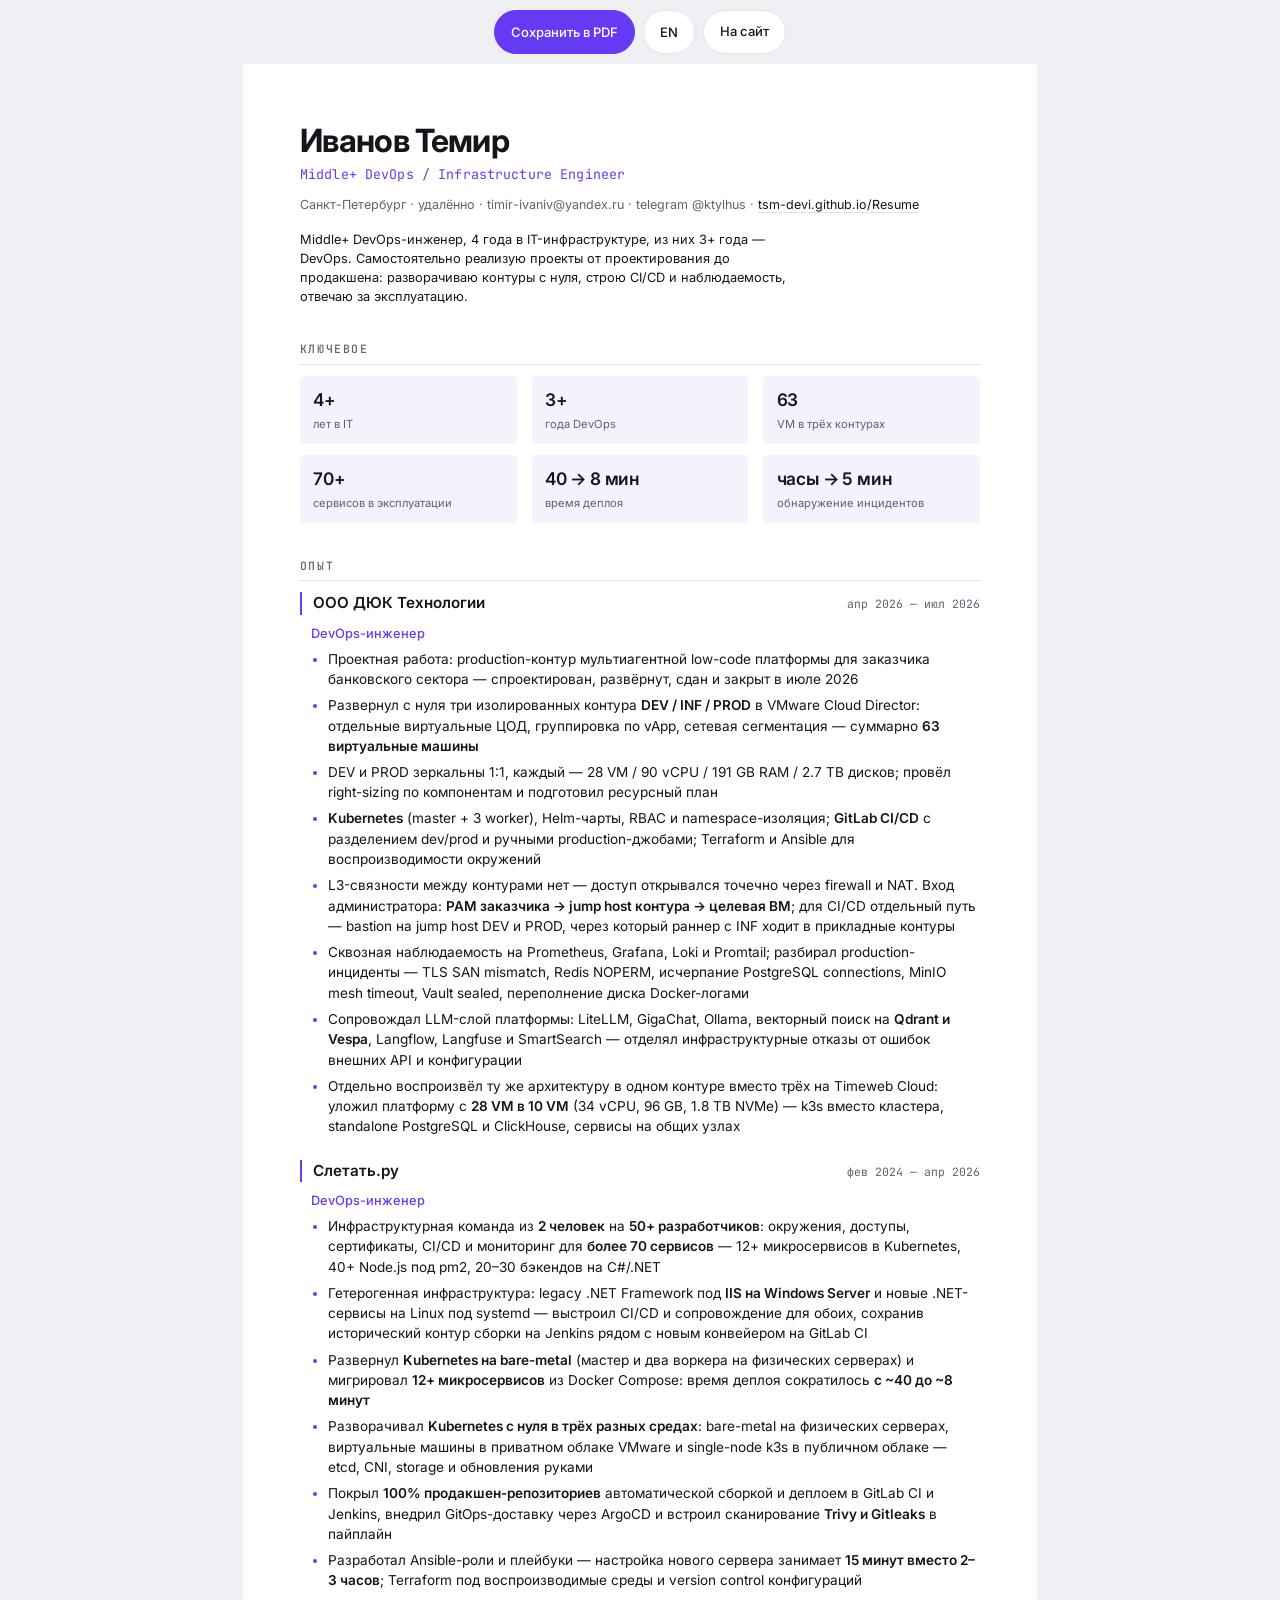
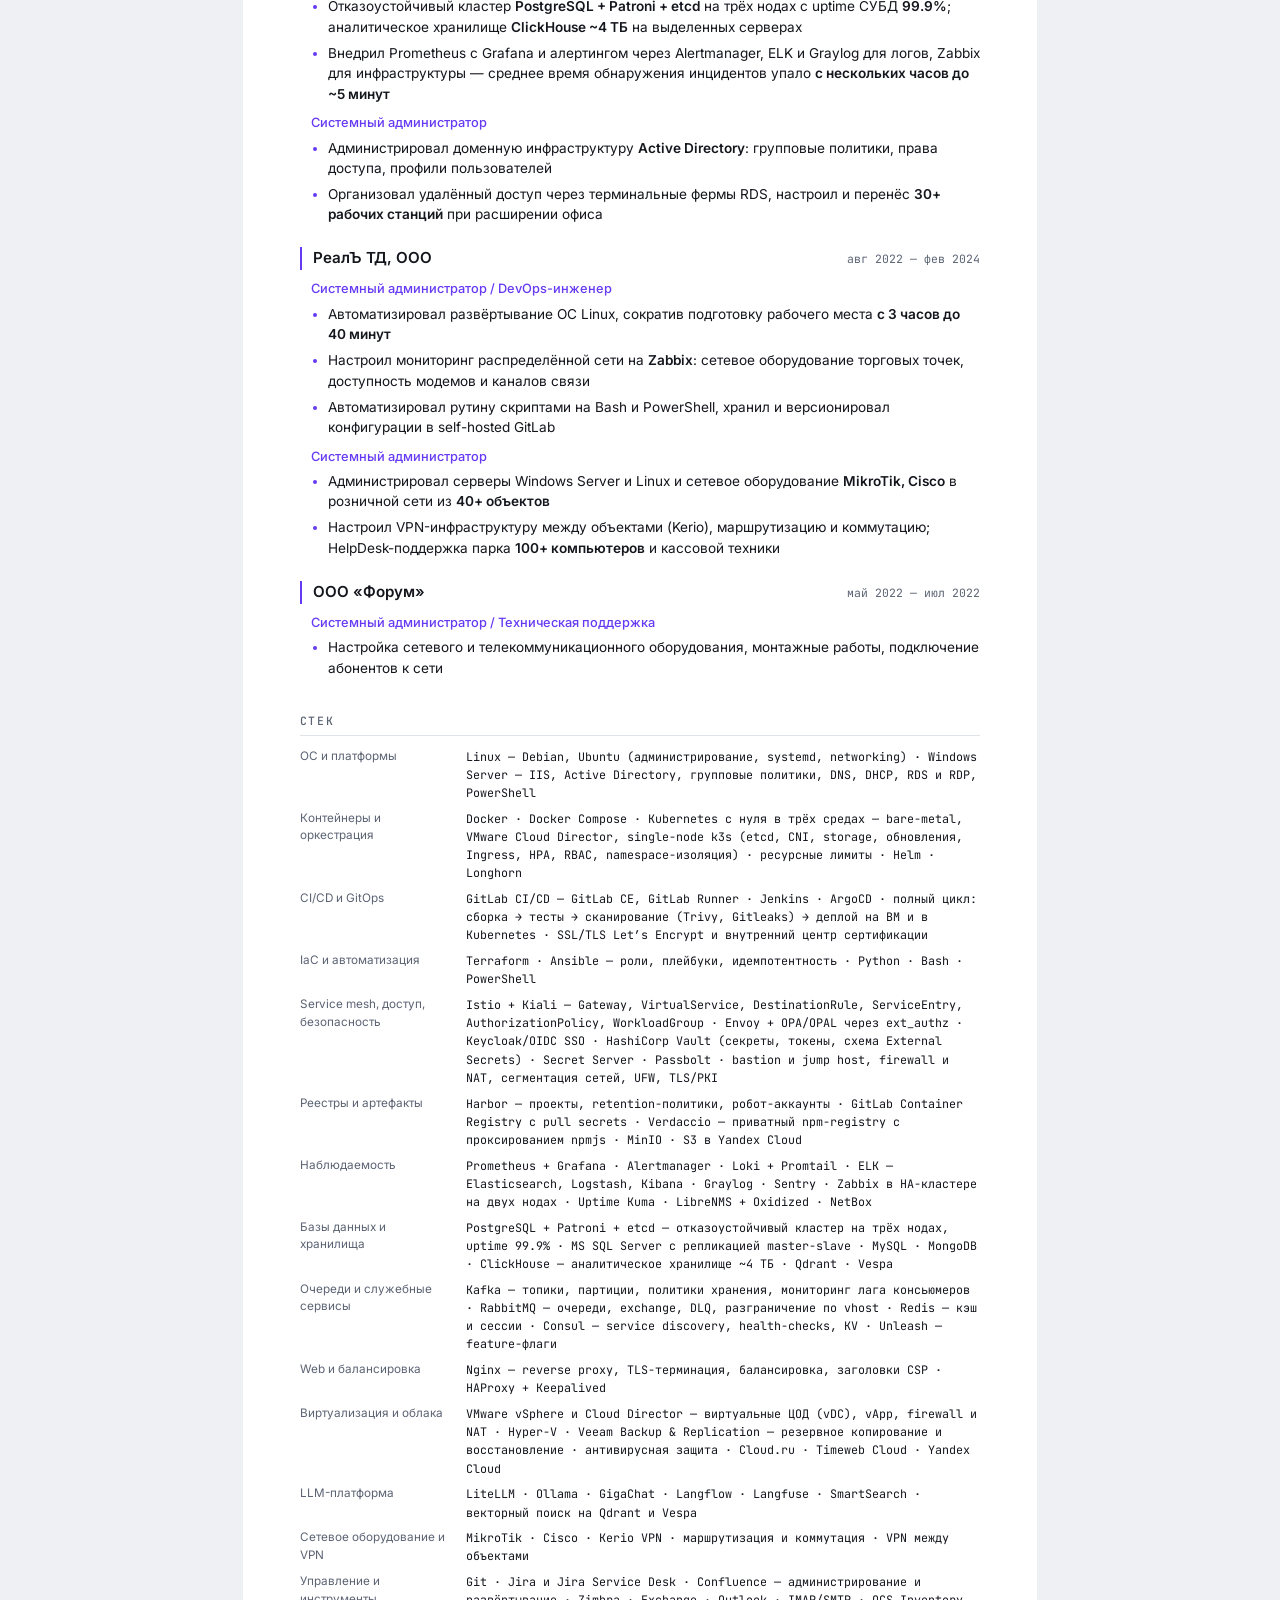
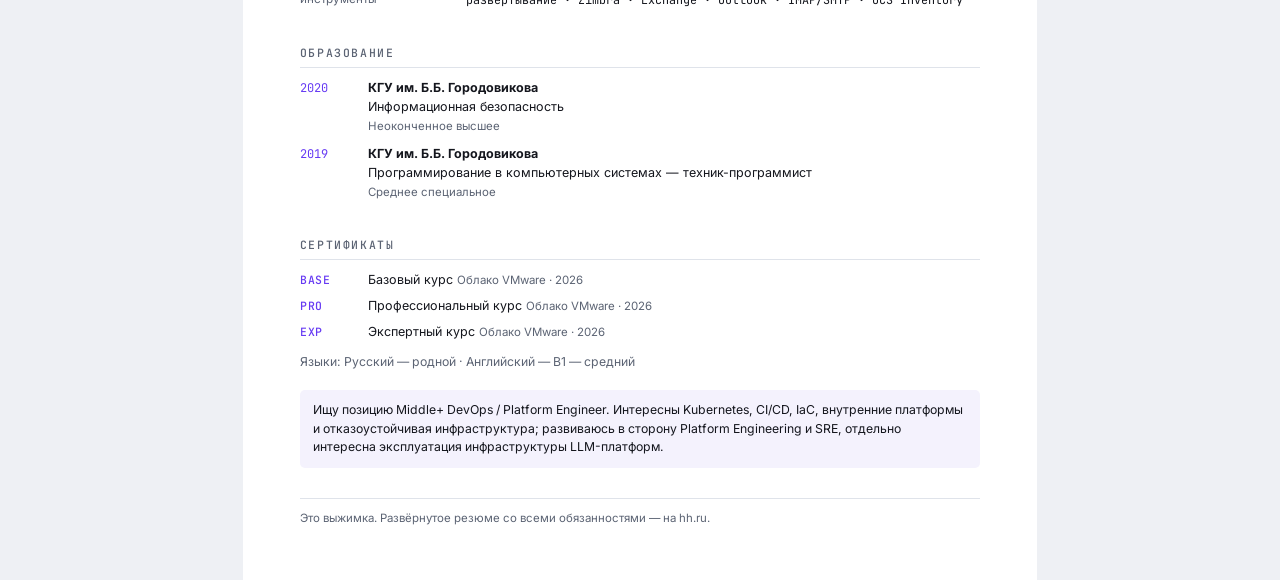
==== cv.html @ a686de07 "Fsd" ====
<!DOCTYPE html>
<html lang="ru" id="root">
<head>
<meta charset="utf-8">
<title>Иванов Темир — Middle+ DevOps-инженер</title>
<meta name="viewport" content="width=device-width, initial-scale=1">
<meta name="robots" content="noindex">
<link rel="icon" href="favicon-32.png">
<link rel="preconnect" href="https://fonts.googleapis.com">
<link rel="preconnect" href="https://fonts.gstatic.com" crossorigin>
<link rel="stylesheet" href="https://fonts.googleapis.com/css2?family=Inter:wght@400;500;600;700&family=JetBrains+Mono:wght@400;500&display=swap">
<style>
  :root {
    --ink:#14161d; --mute:#5b6373; --line:#dfe3ea; --violet:#663af3; --wash:#f4f2fd;
    --ui:'Inter',-apple-system,BlinkMacSystemFont,'Segoe UI',sans-serif;
    --mono:'JetBrains Mono',ui-monospace,'SFMono-Regular',Consolas,monospace;
  }
  *{box-sizing:border-box}
  body{margin:0;background:#eef0f4;color:var(--ink);font-family:var(--ui);
       font-size:10.2pt;line-height:1.5;-webkit-font-smoothing:antialiased}
  .sheet{max-width:210mm;margin:0 auto;background:#fff;padding:16mm 15mm 14mm}
  h1{font-size:24pt;line-height:1.08;margin:0;letter-spacing:-.02em;font-weight:700}
  .role-line{font-family:var(--mono);font-size:10pt;color:var(--violet);
             margin:.35rem 0 0;letter-spacing:.01em}
  .meta{margin-top:.7rem;font-size:9.4pt;color:var(--mute)}
  .meta a{color:var(--ink);text-decoration:none;border-bottom:1px solid var(--line)}
  h2{font-family:var(--mono);font-size:8.6pt;letter-spacing:.14em;text-transform:uppercase;
     color:var(--mute);margin:9mm 0 3mm;padding-bottom:1.6mm;border-bottom:1px solid var(--line);
     font-weight:500}
  .facts{display:grid;grid-template-columns:repeat(3,1fr);gap:3mm 4mm}
  .fact{background:var(--wash);border-radius:5px;padding:3mm 3.5mm}
  .fact b{display:block;font-size:13pt;font-weight:600;letter-spacing:-.01em}
  .fact i{display:block;font-style:normal;font-size:8.4pt;color:var(--mute);margin-top:.6mm}
  .job{margin-bottom:6mm;break-inside:avoid}
  .job-h{display:flex;justify-content:space-between;align-items:baseline;gap:6mm;
         border-left:2px solid var(--violet);padding-left:3mm}
  .job-h h3{margin:0;font-size:11.4pt;font-weight:600}
  .per{font-family:var(--mono);font-size:8.6pt;color:var(--mute);white-space:nowrap}
  .role{padding-left:3mm;margin-top:2.4mm}
  .role-t{font-size:9.6pt;font-weight:500;color:var(--violet);margin-bottom:1.4mm}
  .role ul{margin:0;padding-left:4.4mm}
  .role li{margin-bottom:1.5mm}
  .role li::marker{color:var(--violet)}
  strong{font-weight:600}
  .srow{display:flex;gap:4mm;margin-bottom:2mm;break-inside:avoid}
  .sk{flex:0 0 40mm;font-size:8.8pt;color:var(--mute)}
  .sv{flex:1;font-family:var(--mono);font-size:8.8pt;line-height:1.55}
  .erow{display:flex;gap:4mm;margin-bottom:2.6mm;break-inside:avoid}
  .eyr{flex:0 0 14mm;font-family:var(--mono);font-size:9pt;color:var(--violet)}
  .ebody{font-size:9.4pt}
  .ebody i{font-style:normal;color:var(--mute);font-size:8.6pt}
  .crow{display:flex;gap:4mm;align-items:baseline;margin-bottom:1.8mm;break-inside:avoid}
  .cbadge{flex:0 0 14mm;font-family:var(--mono);font-size:8.6pt;font-weight:500;
          color:var(--violet);letter-spacing:.06em}
  .cbody{font-size:9.4pt}
  .cissuer{color:var(--mute);font-size:8.6pt}
  .langs{margin-top:3mm;font-size:9.2pt;color:var(--mute)}
  .about{margin:4mm 0 0;font-size:9.6pt;max-width:62ch}
  .goal{margin:5mm 0 0;padding:3mm 3.5mm;background:var(--wash);border-radius:5px;
        font-size:9.2pt}
  .foot{margin-top:8mm;padding-top:3mm;border-top:1px solid var(--line);
        font-size:8.6pt;color:var(--mute)}
  /* Панель управления на экране; на печати её нет. */
  .bar{position:sticky;top:0;z-index:5;display:flex;gap:8px;justify-content:center;
       padding:10px;background:rgba(238,240,244,.92);backdrop-filter:blur(8px)}
  .bar button,.bar a{font-family:var(--ui);font-size:13px;font-weight:500;
       padding:9px 16px;min-height:44px;display:inline-flex;align-items:center;
       border-radius:999px;border:1px solid var(--line);background:#fff;color:var(--ink);
       cursor:pointer;text-decoration:none}
  .bar button.primary{background:var(--violet);border-color:var(--violet);color:#fff}
  html:not(.lang-en) [data-lang="en"]{display:none}
  html.lang-en [data-lang="ru"]{display:none}
  /* Цель — два листа A4. На исходных интервалах выжимка занимала три:
     плотность важнее воздуха, когда резюме читают по диагонали. */
  @media print{
    @page{size:A4;margin:11mm}
    body{background:#fff;font-size:8.5pt;line-height:1.34}
    .sheet{max-width:none;padding:0;margin:0}
    .bar{display:none}
    h1{font-size:17pt}
    .role-line{font-size:8.6pt}
    .meta{margin-top:.3rem;font-size:8pt}
    h2{margin:3.4mm 0 1.4mm;font-size:7.4pt;padding-bottom:.9mm}
    .facts{grid-template-columns:repeat(6,1fr);gap:1.4mm}
    .fact{padding:1.6mm 2mm}
    .fact b{font-size:9.6pt}
    .fact i{font-size:6.9pt}
    .job{margin-bottom:2.6mm}
    .job-h h3{font-size:10pt}
    .per{font-size:7.8pt}
    .role{margin-top:1.2mm}
    .role-t{font-size:8.6pt;margin-bottom:.9mm}
    .role li{margin-bottom:.6mm}
    .srow{margin-bottom:.65mm}
    .sk{flex-basis:29mm;font-size:7.1pt}
    .sv{font-size:6.9pt;line-height:1.32}
    .erow{margin-bottom:1.2mm}
    .crow{margin-bottom:1mm}
    .cbody{font-size:8.4pt}
    .cbadge{flex-basis:12mm;font-size:8pt}
    .cissuer{font-size:7.8pt}
    .langs{margin-top:1.6mm;font-size:8pt}
    .ebody{font-size:8.4pt}
    .about{margin-top:1.7mm;font-size:8.1pt;max-width:none}
    .goal{margin-top:2mm;padding:1.5mm 2mm;font-size:7.6pt}
    .foot{margin-top:2.2mm;padding-top:1.5mm;font-size:7.2pt}
    a{color:inherit}
  }
</style>
</head>
<body>

<div class="bar">
  <button class="primary" id="print" type="button"><span data-lang="ru">Сохранить в PDF</span><span data-lang="en">Save as PDF</span></button>
  <button id="lang" type="button">EN</button>
  <a href="./"><span data-lang="ru">На сайт</span><span data-lang="en">Back to site</span></a>
</div>

<main class="sheet">
  <h1><span data-lang="ru">Иванов Темир</span><span data-lang="en">Ivanov Temir</span></h1>
  <div class="role-line">Middle+ DevOps / Infrastructure Engineer</div>
  <div class="meta">
    <span data-lang="ru">Санкт-Петербург · удалённо</span><span data-lang="en">Saint Petersburg · remote</span> &middot; timir-ivaniv@yandex.ru &middot; telegram @ktylhus
    &middot; <a href="https://tsm-devi.github.io/Resume/">tsm-devi.github.io/Resume</a>
  </div>

  <p class="about"><span data-lang="ru">Middle+ DevOps-инженер, 4 года в IT-инфраструктуре, из них 3+ года — DevOps. Самостоятельно реализую проекты от проектирования до продакшена: разворачиваю контуры с нуля, строю CI/CD и наблюдаемость, отвечаю за эксплуатацию.</span><span data-lang="en">Middle+ DevOps engineer, 4 years in IT infrastructure, 3+ of them in DevOps. I deliver projects end to end — building environments from scratch, setting up CI/CD and observability, and owning them in production.</span></p>

  <h2><span data-lang="ru">Ключевое</span><span data-lang="en">Key figures</span></h2>
  <div class="facts">
      <div class="fact"><b>4+</b><i data-lang="ru">лет в IT</i><i data-lang="en">years in IT</i></div>
      <div class="fact"><b>3+</b><i data-lang="ru">года DevOps</i><i data-lang="en">years in DevOps</i></div>
      <div class="fact"><b>63</b><i data-lang="ru">VM в трёх контурах</i><i data-lang="en">VMs across three environments</i></div>
      <div class="fact"><b>70+</b><i data-lang="ru">сервисов в эксплуатации</i><i data-lang="en">services in operation</i></div>
      <div class="fact"><b>40 → 8 мин</b><i data-lang="ru">время деплоя</i><i data-lang="en">deploy time</i></div>
      <div class="fact"><b>часы → 5 мин</b><i data-lang="ru">обнаружение инцидентов</i><i data-lang="en">incident detection</i></div>
  </div>

  <h2><span data-lang="ru">Опыт</span><span data-lang="en">Experience</span></h2>
    <article class="job">
      <header class="job-h">
        <h3><span data-lang="ru">ООО ДЮК Технологии</span><span data-lang="en">DUC Technologies</span></h3>
        <span class="per"><span data-lang="ru">апр 2026 — июл 2026</span><span data-lang="en">Apr 2026 — Jul 2026</span></span>
      </header>
      <div class="role">
        <div class="role-t"><span data-lang="ru">DevOps-инженер</span><span data-lang="en">DevOps Engineer</span></div>
        <ul>
        <li><span data-lang="ru">Проектная работа: production-контур мультиагентной low-code платформы для заказчика банковского сектора — спроектирован, развёрнут, сдан и закрыт в июле 2026</span><span data-lang="en">Project work: the production environment of a multi-agent low-code platform for a banking-sector client — designed, deployed, handed over and closed in July 2026</span></li>
        <li><span data-lang="ru">Развернул с нуля три изолированных контура <strong>DEV / INF / PROD</strong> в VMware Cloud Director: отдельные виртуальные ЦОД, группировка по vApp, сетевая сегментация — суммарно <strong>63 виртуальные машины</strong></span><span data-lang="en">Built three isolated <strong>DEV / INF / PROD</strong> environments from scratch in VMware Cloud Director: separate virtual data centres, vApp grouping, network segmentation — <strong>63 virtual machines</strong> in total</span></li>
        <li><span data-lang="ru">DEV и PROD зеркальны 1:1, каждый — 28 VM / 90 vCPU / 191 GB RAM / 2.7 TB дисков; провёл right-sizing по компонентам и подготовил ресурсный план</span><span data-lang="en">DEV and PROD mirror each other 1:1, each 28 VMs / 90 vCPU / 191 GB RAM / 2.7 TB of disk; I right-sized the components and prepared the resource plan</span></li>
        <li><span data-lang="ru"><strong>Kubernetes</strong> (master + 3 worker), Helm-чарты, RBAC и namespace-изоляция; <strong>GitLab CI/CD</strong> с разделением dev/prod и ручными production-джобами; Terraform и Ansible для воспроизводимости окружений</span><span data-lang="en"><strong>Kubernetes</strong> (master + 3 workers), Helm charts, RBAC and namespace isolation; <strong>GitLab CI/CD</strong> with dev/prod separation and manual production jobs; Terraform and Ansible for reproducible environments</span></li>
        <li><span data-lang="ru">L3-связности между контурами нет — доступ открывался точечно через firewall и NAT. Вход администратора: <strong>PAM заказчика → jump host контура → целевая ВМ</strong>; для CI/CD отдельный путь — bastion на jump host DEV и PROD, через который раннер с INF ходит в прикладные контуры</span><span data-lang="en">There is no L3 connectivity between environments — access was opened per service through firewall and NAT. Admin path: <strong>the client’s PAM → the environment’s jump host → the target VM</strong>; CI/CD has its own route through a bastion on the DEV and PROD jump hosts, which the INF runner uses to reach them</span></li>
        <li><span data-lang="ru">Сквозная наблюдаемость на Prometheus, Grafana, Loki и Promtail; разбирал production-инциденты — TLS SAN mismatch, Redis NOPERM, исчерпание PostgreSQL connections, MinIO mesh timeout, Vault sealed, переполнение диска Docker-логами</span><span data-lang="en">End-to-end observability on Prometheus, Grafana, Loki and Promtail; handled production incidents — TLS SAN mismatch, Redis NOPERM, PostgreSQL connection exhaustion, MinIO mesh timeout, Vault sealed, disks filled by Docker logs</span></li>
        <li><span data-lang="ru">Сопровождал LLM-слой платформы: LiteLLM, GigaChat, Ollama, векторный поиск на <strong>Qdrant и Vespa</strong>, Langflow, Langfuse и SmartSearch — отделял инфраструктурные отказы от ошибок внешних API и конфигурации</span><span data-lang="en">Operated the platform’s LLM layer: LiteLLM, GigaChat, Ollama, vector search on <strong>Qdrant and Vespa</strong>, Langflow, Langfuse and SmartSearch — separating infrastructure failures from external API and configuration errors</span></li>
        <li><span data-lang="ru">Отдельно воспроизвёл ту же архитектуру в одном контуре вместо трёх на Timeweb Cloud: уложил платформу с <strong>28 VM в 10 VM</strong> (34 vCPU, 96 GB, 1.8 TB NVMe) — k3s вместо кластера, standalone PostgreSQL и ClickHouse, сервисы на общих узлах</span><span data-lang="en">Separately reproduced the same architecture in a single environment instead of three on Timeweb Cloud: fitted a platform of <strong>28 VMs into 10</strong> (34 vCPU, 96 GB, 1.8 TB NVMe) — k3s instead of a cluster, standalone PostgreSQL and ClickHouse, services sharing nodes</span></li>
        </ul>
      </div>
    </article>
    <article class="job">
      <header class="job-h">
        <h3><span data-lang="ru">Слетать.ру</span><span data-lang="en">Sletat.ru</span></h3>
        <span class="per"><span data-lang="ru">фев 2024 — апр 2026</span><span data-lang="en">Feb 2024 — Apr 2026</span></span>
      </header>
      <div class="role">
        <div class="role-t"><span data-lang="ru">DevOps-инженер</span><span data-lang="en">DevOps Engineer</span></div>
        <ul>
        <li><span data-lang="ru">Инфраструктурная команда из <strong>2 человек</strong> на <strong>50+ разработчиков</strong>: окружения, доступы, сертификаты, CI/CD и мониторинг для <strong>более 70 сервисов</strong> — 12+ микросервисов в Kubernetes, 40+ Node.js под pm2, 20–30 бэкендов на C#/.NET</span><span data-lang="en">An infrastructure team of <strong>2</strong> serving <strong>50+ developers</strong>: environments, access, certificates, CI/CD and monitoring for <strong>70+ services</strong> — 12+ microservices in Kubernetes, 40+ Node.js under pm2, 20–30 C#/.NET backends</span></li>
        <li><span data-lang="ru">Гетерогенная инфраструктура: legacy .NET Framework под <strong>IIS на Windows Server</strong> и новые .NET-сервисы на Linux под systemd — выстроил CI/CD и сопровождение для обоих, сохранив исторический контур сборки на Jenkins рядом с новым конвейером на GitLab CI</span><span data-lang="en">Heterogeneous infrastructure: legacy .NET Framework under <strong>IIS on Windows Server</strong> and new .NET services on Linux under systemd — built CI/CD and support for both, keeping the historical Jenkins build path alongside the new GitLab CI pipeline</span></li>
        <li><span data-lang="ru">Развернул <strong>Kubernetes на bare-metal</strong> (мастер и два воркера на физических серверах) и мигрировал <strong>12+ микросервисов</strong> из Docker Compose: время деплоя сократилось <strong>с ~40 до ~8 минут</strong></span><span data-lang="en">Deployed <strong>bare-metal Kubernetes</strong> (a master and two workers on physical servers) and migrated <strong>12+ microservices</strong> off Docker Compose: deploy time dropped <strong>from ~40 to ~8 minutes</strong></span></li>
        <li><span data-lang="ru">Разворачивал <strong>Kubernetes с нуля в трёх разных средах</strong>: bare-metal на физических серверах, виртуальные машины в приватном облаке VMware и single-node k3s в публичном облаке — etcd, CNI, storage и обновления руками</span><span data-lang="en">Deployed <strong>Kubernetes from scratch in three different environments</strong>: bare metal on physical servers, virtual machines in a private VMware cloud, and single-node k3s in a public cloud — etcd, CNI, storage and upgrades by hand</span></li>
        <li><span data-lang="ru">Покрыл <strong>100% продакшен-репозиториев</strong> автоматической сборкой и деплоем в GitLab CI и Jenkins, внедрил GitOps-доставку через ArgoCD и встроил сканирование <strong>Trivy и Gitleaks</strong> в пайплайн</span><span data-lang="en">Covered <strong>100% of production repositories</strong> with automated build and deploy in GitLab CI and Jenkins, introduced GitOps delivery through ArgoCD and built <strong>Trivy and Gitleaks</strong> scanning into the pipeline</span></li>
        <li><span data-lang="ru">Разработал Ansible-роли и плейбуки — настройка нового сервера занимает <strong>15 минут вместо 2–3 часов</strong>; Terraform под воспроизводимые среды и version control конфигураций</span><span data-lang="en">Wrote Ansible roles and playbooks — a new server is set up in <strong>15 minutes instead of 2–3 hours</strong>; Terraform for reproducible environments and configuration version control</span></li>
        <li><span data-lang="ru">Отказоустойчивый кластер <strong>PostgreSQL + Patroni + etcd</strong> на трёх нодах с uptime СУБД <strong>99.9%</strong>; аналитическое хранилище <strong>ClickHouse ~4 ТБ</strong> на выделенных серверах</span><span data-lang="en">A fault-tolerant <strong>PostgreSQL + Patroni + etcd</strong> cluster on three nodes with <strong>99.9%</strong> database uptime; a <strong>ClickHouse</strong> analytics store of <strong>~4 TB</strong> on dedicated servers</span></li>
        <li><span data-lang="ru">Внедрил Prometheus с Grafana и алертингом через Alertmanager, ELK и Graylog для логов, Zabbix для инфраструктуры — среднее время обнаружения инцидентов упало <strong>с нескольких часов до ~5 минут</strong></span><span data-lang="en">Introduced Prometheus with Grafana and Alertmanager alerting, ELK and Graylog for logs, Zabbix for infrastructure — mean time to detect incidents fell <strong>from several hours to ~5 minutes</strong></span></li>
        </ul>
      </div>
      <div class="role">
        <div class="role-t"><span data-lang="ru">Системный администратор</span><span data-lang="en">System Administrator</span></div>
        <ul>
        <li><span data-lang="ru">Администрировал доменную инфраструктуру <strong>Active Directory</strong>: групповые политики, права доступа, профили пользователей</span><span data-lang="en">Administered the <strong>Active Directory</strong> domain: group policies, access rights, user profiles</span></li>
        <li><span data-lang="ru">Организовал удалённый доступ через терминальные фермы RDS, настроил и перенёс <strong>30+ рабочих станций</strong> при расширении офиса</span><span data-lang="en">Set up remote access through RDS terminal farms, configured and relocated <strong>30+ workstations</strong> during an office expansion</span></li>
        </ul>
      </div>
    </article>
    <article class="job">
      <header class="job-h">
        <h3><span data-lang="ru">РеалЪ ТД, ООО</span><span data-lang="en">Real TD</span></h3>
        <span class="per"><span data-lang="ru">авг 2022 — фев 2024</span><span data-lang="en">Aug 2022 — Feb 2024</span></span>
      </header>
      <div class="role">
        <div class="role-t"><span data-lang="ru">Системный администратор / DevOps-инженер</span><span data-lang="en">System Administrator / DevOps Engineer</span></div>
        <ul>
        <li><span data-lang="ru">Автоматизировал развёртывание ОС Linux, сократив подготовку рабочего места <strong>с 3 часов до 40 минут</strong></span><span data-lang="en">Automated Linux OS provisioning, cutting workstation setup <strong>from 3 hours to 40 minutes</strong></span></li>
        <li><span data-lang="ru">Настроил мониторинг распределённой сети на <strong>Zabbix</strong>: сетевое оборудование торговых точек, доступность модемов и каналов связи</span><span data-lang="en">Set up monitoring of a distributed network on <strong>Zabbix</strong>: retail-site network equipment, modem and link availability</span></li>
        <li><span data-lang="ru">Автоматизировал рутину скриптами на Bash и PowerShell, хранил и версионировал конфигурации в self-hosted GitLab</span><span data-lang="en">Automated routine work with Bash and PowerShell scripts, keeping configurations versioned in a self-hosted GitLab</span></li>
        </ul>
      </div>
      <div class="role">
        <div class="role-t"><span data-lang="ru">Системный администратор</span><span data-lang="en">System Administrator</span></div>
        <ul>
        <li><span data-lang="ru">Администрировал серверы Windows Server и Linux и сетевое оборудование <strong>MikroTik, Cisco</strong> в розничной сети из <strong>40+ объектов</strong></span><span data-lang="en">Administered Windows Server and Linux servers and <strong>MikroTik, Cisco</strong> network equipment across a retail network of <strong>40+ sites</strong></span></li>
        <li><span data-lang="ru">Настроил VPN-инфраструктуру между объектами (Kerio), маршрутизацию и коммутацию; HelpDesk-поддержка парка <strong>100+ компьютеров</strong> и кассовой техники</span><span data-lang="en">Built the site-to-site VPN infrastructure (Kerio), routing and switching; HelpDesk support for a fleet of <strong>100+ computers</strong> and POS equipment</span></li>
        </ul>
      </div>
    </article>
    <article class="job">
      <header class="job-h">
        <h3><span data-lang="ru">ООО «Форум»</span><span data-lang="en">Forum</span></h3>
        <span class="per"><span data-lang="ru">май 2022 — июл 2022</span><span data-lang="en">May 2022 — Jul 2022</span></span>
      </header>
      <div class="role">
        <div class="role-t"><span data-lang="ru">Системный администратор / Техническая поддержка</span><span data-lang="en">System Administrator / Technical Support</span></div>
        <ul>
        <li><span data-lang="ru">Настройка сетевого и телекоммуникационного оборудования, монтажные работы, подключение абонентов к сети</span><span data-lang="en">Configuration of network and telecom equipment, installation work, connecting subscribers to the network</span></li>
        </ul>
      </div>
    </article>

  <h2><span data-lang="ru">Стек</span><span data-lang="en">Stack</span></h2>
      <div class="srow"><span class="sk"><span data-lang="ru">ОС и платформы</span><span data-lang="en">OS & platforms</span></span><span class="sv">Linux — Debian, Ubuntu (администрирование, systemd, networking) · Windows Server — IIS, Active Directory, групповые политики, DNS, DHCP, RDS и RDP, PowerShell</span></div>
      <div class="srow"><span class="sk"><span data-lang="ru">Контейнеры и оркестрация</span><span data-lang="en">Containers & orchestration</span></span><span class="sv">Docker · Docker Compose · Kubernetes с нуля в трёх средах — bare-metal, VMware Cloud Director, single-node k3s (etcd, CNI, storage, обновления, Ingress, HPA, RBAC, namespace-изоляция) · ресурсные лимиты · Helm · Longhorn</span></div>
      <div class="srow"><span class="sk"><span data-lang="ru">CI/CD и GitOps</span><span data-lang="en">CI/CD & GitOps</span></span><span class="sv">GitLab CI/CD — GitLab CE, GitLab Runner · Jenkins · ArgoCD · полный цикл: сборка → тесты → сканирование (Trivy, Gitleaks) → деплой на ВМ и в Kubernetes · SSL/TLS Let’s Encrypt и внутренний центр сертификации</span></div>
      <div class="srow"><span class="sk"><span data-lang="ru">IaC и автоматизация</span><span data-lang="en">IaC & automation</span></span><span class="sv">Terraform · Ansible — роли, плейбуки, идемпотентность · Python · Bash · PowerShell</span></div>
      <div class="srow"><span class="sk"><span data-lang="ru">Service mesh, доступ, безопасность</span><span data-lang="en">Service mesh, access, security</span></span><span class="sv">Istio + Kiali — Gateway, VirtualService, DestinationRule, ServiceEntry, AuthorizationPolicy, WorkloadGroup · Envoy + OPA/OPAL через ext_authz · Keycloak/OIDC SSO · HashiCorp Vault (секреты, токены, схема External Secrets) · Secret Server · Passbolt · bastion и jump host, firewall и NAT, сегментация сетей, UFW, TLS/PKI</span></div>
      <div class="srow"><span class="sk"><span data-lang="ru">Реестры и артефакты</span><span data-lang="en">Registries & artifacts</span></span><span class="sv">Harbor — проекты, retention-политики, робот-аккаунты · GitLab Container Registry с pull secrets · Verdaccio — приватный npm-registry с проксированием npmjs · MinIO · S3 в Yandex Cloud</span></div>
      <div class="srow"><span class="sk"><span data-lang="ru">Наблюдаемость</span><span data-lang="en">Observability</span></span><span class="sv">Prometheus + Grafana · Alertmanager · Loki + Promtail · ELK — Elasticsearch, Logstash, Kibana · Graylog · Sentry · Zabbix в HA-кластере на двух нодах · Uptime Kuma · LibreNMS + Oxidized · NetBox</span></div>
      <div class="srow"><span class="sk"><span data-lang="ru">Базы данных и хранилища</span><span data-lang="en">Databases & storage</span></span><span class="sv">PostgreSQL + Patroni + etcd — отказоустойчивый кластер на трёх нодах, uptime 99.9% · MS SQL Server с репликацией master-slave · MySQL · MongoDB · ClickHouse — аналитическое хранилище ~4 ТБ · Qdrant · Vespa</span></div>
      <div class="srow"><span class="sk"><span data-lang="ru">Очереди и служебные сервисы</span><span data-lang="en">Messaging & platform services</span></span><span class="sv">Kafka — топики, партиции, политики хранения, мониторинг лага консьюмеров · RabbitMQ — очереди, exchange, DLQ, разграничение по vhost · Redis — кэш и сессии · Consul — service discovery, health-checks, KV · Unleash — feature-флаги</span></div>
      <div class="srow"><span class="sk"><span data-lang="ru">Web и балансировка</span><span data-lang="en">Web & load balancing</span></span><span class="sv">Nginx — reverse proxy, TLS-терминация, балансировка, заголовки CSP · HAProxy + Keepalived</span></div>
      <div class="srow"><span class="sk"><span data-lang="ru">Виртуализация и облака</span><span data-lang="en">Virtualization & clouds</span></span><span class="sv">VMware vSphere и Cloud Director — виртуальные ЦОД (vDC), vApp, firewall и NAT · Hyper-V · Veeam Backup &amp; Replication — резервное копирование и восстановление · антивирусная защита · Cloud.ru · Timeweb Cloud · Yandex Cloud</span></div>
      <div class="srow"><span class="sk"><span data-lang="ru">LLM-платформа</span><span data-lang="en">LLM platform</span></span><span class="sv">LiteLLM · Ollama · GigaChat · Langflow · Langfuse · SmartSearch · векторный поиск на Qdrant и Vespa</span></div>
      <div class="srow"><span class="sk"><span data-lang="ru">Сетевое оборудование и VPN</span><span data-lang="en">Network equipment & VPN</span></span><span class="sv">MikroTik · Cisco · Kerio VPN · маршрутизация и коммутация · VPN между объектами</span></div>
      <div class="srow"><span class="sk"><span data-lang="ru">Управление и инструменты</span><span data-lang="en">Management & tools</span></span><span class="sv">Git · Jira и Jira Service Desk · Confluence — администрирование и развёртывание · Zimbra · Exchange · Outlook · IMAP/SMTP · OCS Inventory</span></div>

  <h2><span data-lang="ru">Образование</span><span data-lang="en">Education</span></h2>
      <div class="erow">
        <span class="eyr">2020</span>
        <span class="ebody"><b><span data-lang="ru">КГУ им. Б.Б. Городовикова</span><span data-lang="en">Kalmyk State University</span></b><br><span data-lang="ru">Информационная безопасность</span><span data-lang="en">Information Security</span><br><i><span data-lang="ru">Неоконченное высшее</span><span data-lang="en">Incomplete higher education</span></i></span>
      </div>
      <div class="erow">
        <span class="eyr">2019</span>
        <span class="ebody"><b><span data-lang="ru">КГУ им. Б.Б. Городовикова</span><span data-lang="en">Kalmyk State University</span></b><br><span data-lang="ru">Программирование в компьютерных системах — техник-программист</span><span data-lang="en">Computer Systems Programming — programmer technician</span><br><i><span data-lang="ru">Среднее специальное</span><span data-lang="en">Vocational education</span></i></span>
      </div>

  <h2><span data-lang="ru">Сертификаты</span><span data-lang="en">Certifications</span></h2>
      <div class="crow">
        <span class="cbadge">BASE</span>
        <span class="cbody"><span data-lang="ru">Базовый курс</span><span data-lang="en">Foundational course</span> <span class="cissuer"><span data-lang="ru">Облако VMware · 2026</span><span data-lang="en">VMware Cloud · 2026</span></span></span>
      </div>
      <div class="crow">
        <span class="cbadge">PRO</span>
        <span class="cbody"><span data-lang="ru">Профессиональный курс</span><span data-lang="en">Professional course</span> <span class="cissuer"><span data-lang="ru">Облако VMware · 2026</span><span data-lang="en">VMware Cloud · 2026</span></span></span>
      </div>
      <div class="crow">
        <span class="cbadge">EXP</span>
        <span class="cbody"><span data-lang="ru">Экспертный курс</span><span data-lang="en">Expert course</span> <span class="cissuer"><span data-lang="ru">Облако VMware · 2026</span><span data-lang="en">VMware Cloud · 2026</span></span></span>
      </div>
  <div class="langs"><span data-lang="ru">Языки</span><span data-lang="en">Languages</span>: <span data-lang="ru">Русский</span><span data-lang="en">Russian</span> — <span data-lang="ru">родной</span><span data-lang="en">native</span> &middot; <span data-lang="ru">Английский</span><span data-lang="en">English</span> — <span data-lang="ru">B1 — средний</span><span data-lang="en">B1 — intermediate</span></div>

  <p class="goal"><span data-lang="ru">Ищу позицию Middle+ DevOps / Platform Engineer. Интересны Kubernetes, CI/CD, IaC, внутренние платформы и отказоустойчивая инфраструктура; развиваюсь в сторону Platform Engineering и SRE, отдельно интересна эксплуатация инфраструктуры LLM-платформ.</span><span data-lang="en">Looking for a Middle+ DevOps / Platform Engineer role. Interested in Kubernetes, CI/CD, IaC, internal platforms and fault-tolerant infrastructure; growing towards Platform Engineering and SRE, with a particular interest in running LLM-platform infrastructure.</span></p>

  <div class="foot"><span data-lang="ru">Это выжимка. Развёрнутое резюме со всеми обязанностями — на hh.ru.</span><span data-lang="en">This is a summary. The full resume with every responsibility is on hh.ru.</span></div>
</main>

<script>
  // Язык берём из адреса, чтобы ссылка с сайта открывала нужную версию.
  var root = document.getElementById('root');
  function setLang(l) {
    root.classList.toggle('lang-en', l === 'en');
    root.lang = l;
    document.getElementById('lang').textContent = l === 'en' ? 'RU' : 'EN';
    document.title = l === 'en'
      ? 'Ivanov Temir \u2014 Middle+ DevOps Engineer'
      : '\u0418\u0432\u0430\u043d\u043e\u0432 \u0422\u0435\u043c\u0438\u0440 \u2014 Middle+ DevOps-\u0438\u043d\u0436\u0435\u043d\u0435\u0440';
  }
  var q = new URLSearchParams(location.search).get('lang');
  var cur = q === 'en' ? 'en' : 'ru';
  setLang(cur);
  document.getElementById('lang').addEventListener('click', function () {
    cur = cur === 'ru' ? 'en' : 'ru';
    setLang(cur);
    var u = new URL(location.href);
    if (cur === 'en') u.searchParams.set('lang', 'en'); else u.searchParams.delete('lang');
    history.replaceState(null, '', u);
  });
  document.getElementById('print').addEventListener('click', function () { window.print(); });
</script>
</body>
</html>
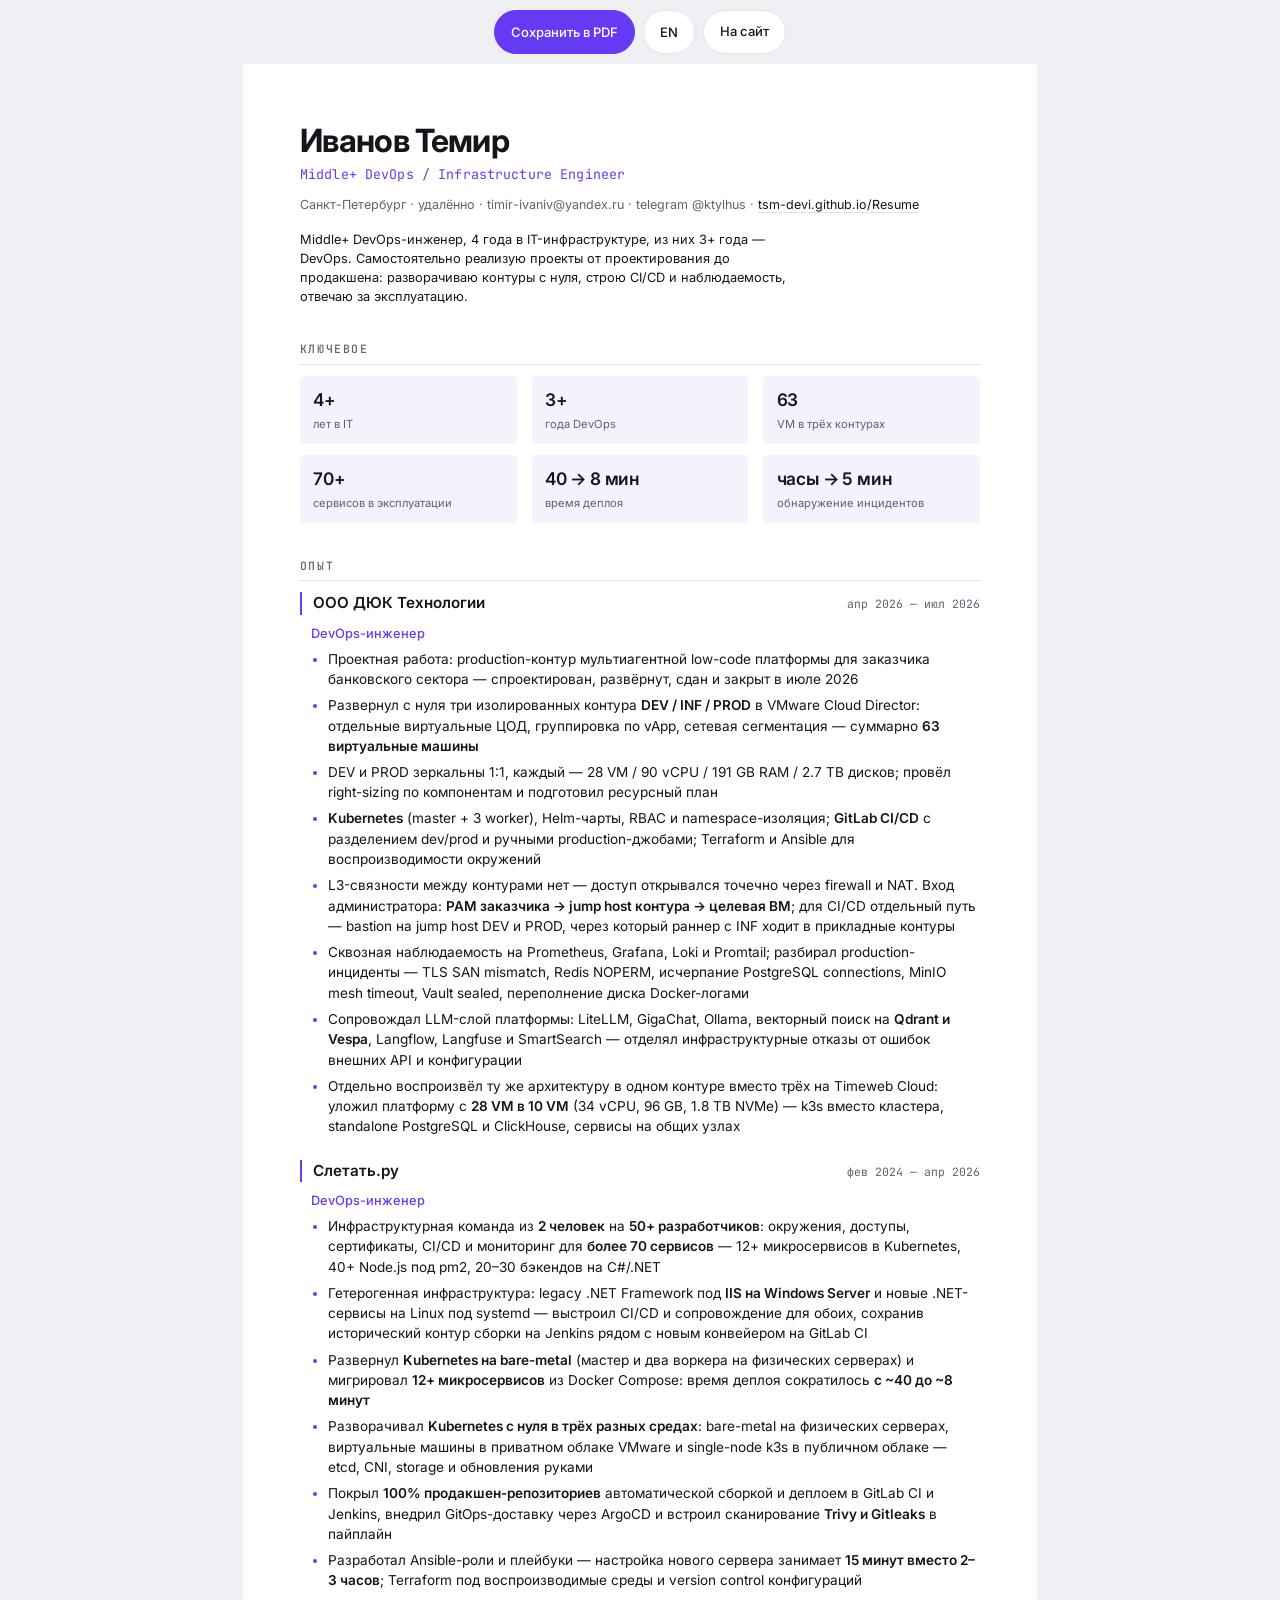
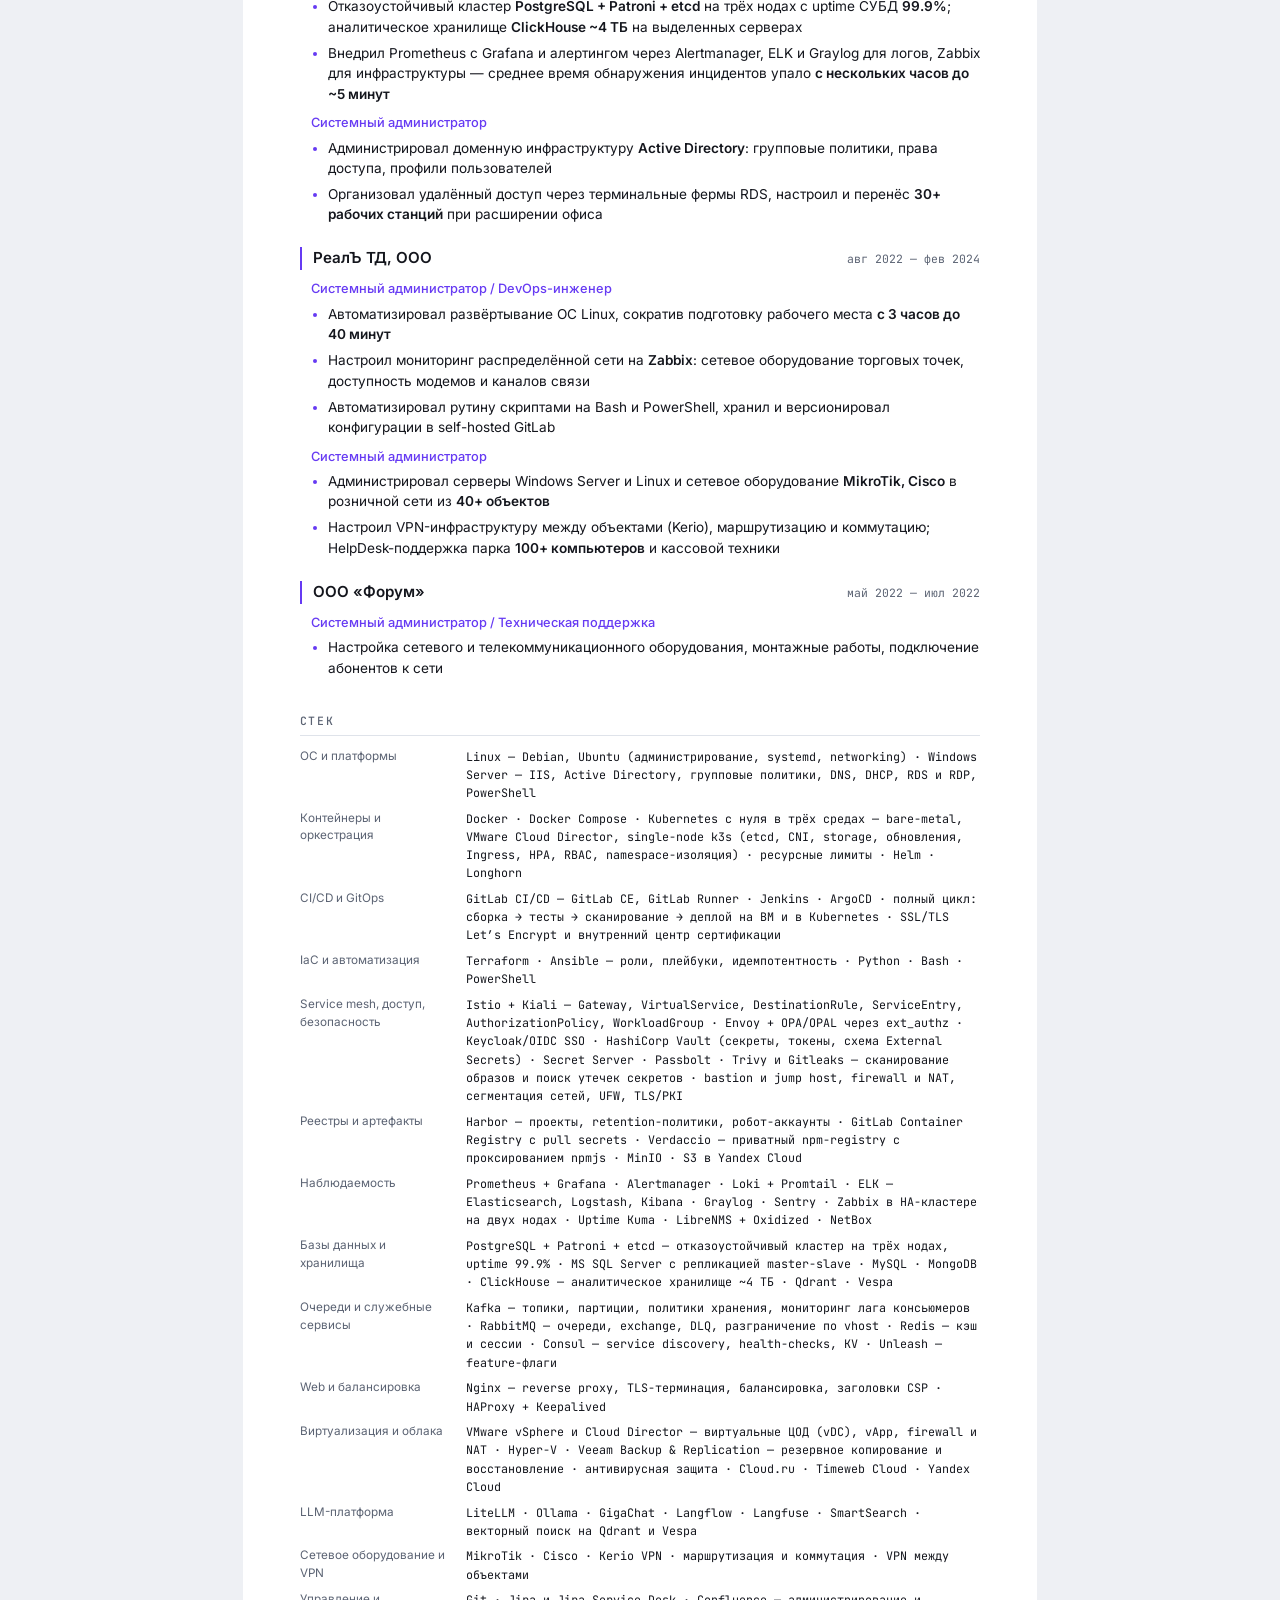
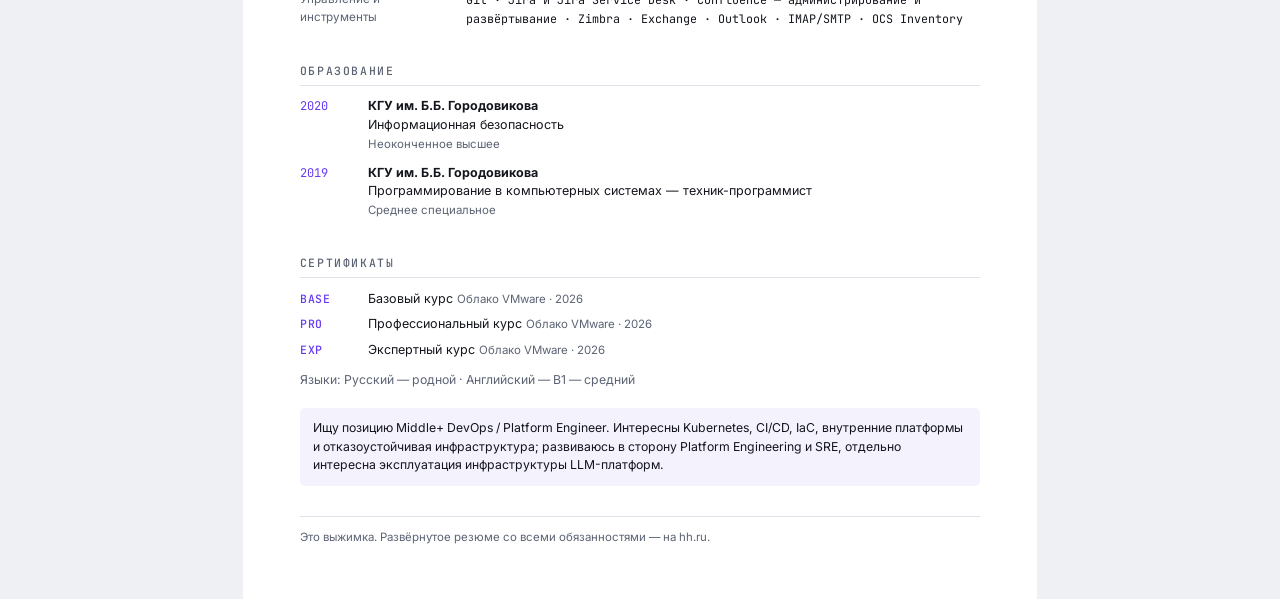
==== commit 632448da: "f" ====
--- a/cv.html
+++ b/cv.html
@@ -219,9 +219,9 @@
   <h2><span data-lang="ru">Стек</span><span data-lang="en">Stack</span></h2>
       <div class="srow"><span class="sk"><span data-lang="ru">ОС и платформы</span><span data-lang="en">OS & platforms</span></span><span class="sv">Linux — Debian, Ubuntu (администрирование, systemd, networking) · Windows Server — IIS, Active Directory, групповые политики, DNS, DHCP, RDS и RDP, PowerShell</span></div>
       <div class="srow"><span class="sk"><span data-lang="ru">Контейнеры и оркестрация</span><span data-lang="en">Containers & orchestration</span></span><span class="sv">Docker · Docker Compose · Kubernetes с нуля в трёх средах — bare-metal, VMware Cloud Director, single-node k3s (etcd, CNI, storage, обновления, Ingress, HPA, RBAC, namespace-изоляция) · ресурсные лимиты · Helm · Longhorn</span></div>
-      <div class="srow"><span class="sk"><span data-lang="ru">CI/CD и GitOps</span><span data-lang="en">CI/CD & GitOps</span></span><span class="sv">GitLab CI/CD — GitLab CE, GitLab Runner · Jenkins · ArgoCD · полный цикл: сборка → тесты → сканирование (Trivy, Gitleaks) → деплой на ВМ и в Kubernetes · SSL/TLS Let’s Encrypt и внутренний центр сертификации</span></div>
+      <div class="srow"><span class="sk"><span data-lang="ru">CI/CD и GitOps</span><span data-lang="en">CI/CD & GitOps</span></span><span class="sv">GitLab CI/CD — GitLab CE, GitLab Runner · Jenkins · ArgoCD · полный цикл: сборка → тесты → сканирование → деплой на ВМ и в Kubernetes · SSL/TLS Let’s Encrypt и внутренний центр сертификации</span></div>
       <div class="srow"><span class="sk"><span data-lang="ru">IaC и автоматизация</span><span data-lang="en">IaC & automation</span></span><span class="sv">Terraform · Ansible — роли, плейбуки, идемпотентность · Python · Bash · PowerShell</span></div>
-      <div class="srow"><span class="sk"><span data-lang="ru">Service mesh, доступ, безопасность</span><span data-lang="en">Service mesh, access, security</span></span><span class="sv">Istio + Kiali — Gateway, VirtualService, DestinationRule, ServiceEntry, AuthorizationPolicy, WorkloadGroup · Envoy + OPA/OPAL через ext_authz · Keycloak/OIDC SSO · HashiCorp Vault (секреты, токены, схема External Secrets) · Secret Server · Passbolt · bastion и jump host, firewall и NAT, сегментация сетей, UFW, TLS/PKI</span></div>
+      <div class="srow"><span class="sk"><span data-lang="ru">Service mesh, доступ, безопасность</span><span data-lang="en">Service mesh, access, security</span></span><span class="sv">Istio + Kiali — Gateway, VirtualService, DestinationRule, ServiceEntry, AuthorizationPolicy, WorkloadGroup · Envoy + OPA/OPAL через ext_authz · Keycloak/OIDC SSO · HashiCorp Vault (секреты, токены, схема External Secrets) · Secret Server · Passbolt · Trivy и Gitleaks — сканирование образов и поиск утечек секретов · bastion и jump host, firewall и NAT, сегментация сетей, UFW, TLS/PKI</span></div>
       <div class="srow"><span class="sk"><span data-lang="ru">Реестры и артефакты</span><span data-lang="en">Registries & artifacts</span></span><span class="sv">Harbor — проекты, retention-политики, робот-аккаунты · GitLab Container Registry с pull secrets · Verdaccio — приватный npm-registry с проксированием npmjs · MinIO · S3 в Yandex Cloud</span></div>
       <div class="srow"><span class="sk"><span data-lang="ru">Наблюдаемость</span><span data-lang="en">Observability</span></span><span class="sv">Prometheus + Grafana · Alertmanager · Loki + Promtail · ELK — Elasticsearch, Logstash, Kibana · Graylog · Sentry · Zabbix в HA-кластере на двух нодах · Uptime Kuma · LibreNMS + Oxidized · NetBox</span></div>
       <div class="srow"><span class="sk"><span data-lang="ru">Базы данных и хранилища</span><span data-lang="en">Databases & storage</span></span><span class="sv">PostgreSQL + Patroni + etcd — отказоустойчивый кластер на трёх нодах, uptime 99.9% · MS SQL Server с репликацией master-slave · MySQL · MongoDB · ClickHouse — аналитическое хранилище ~4 ТБ · Qdrant · Vespa</span></div>
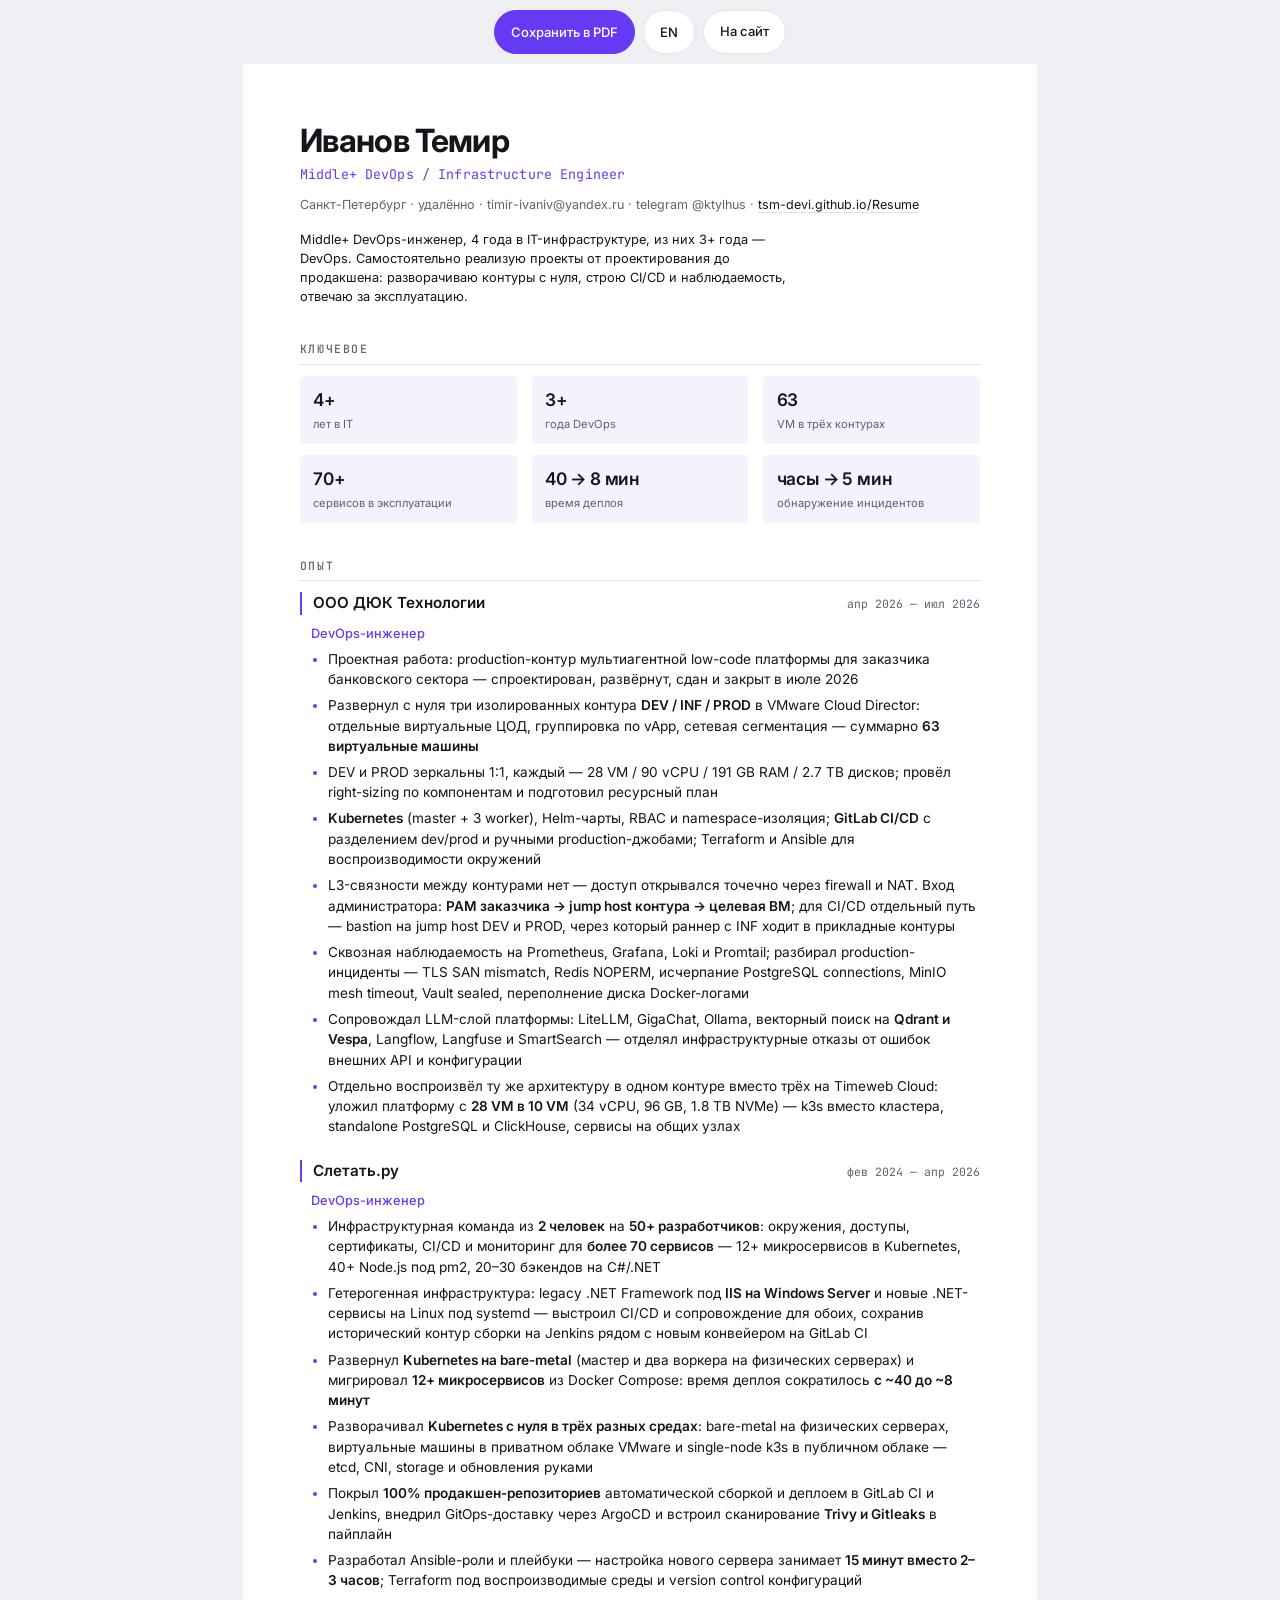
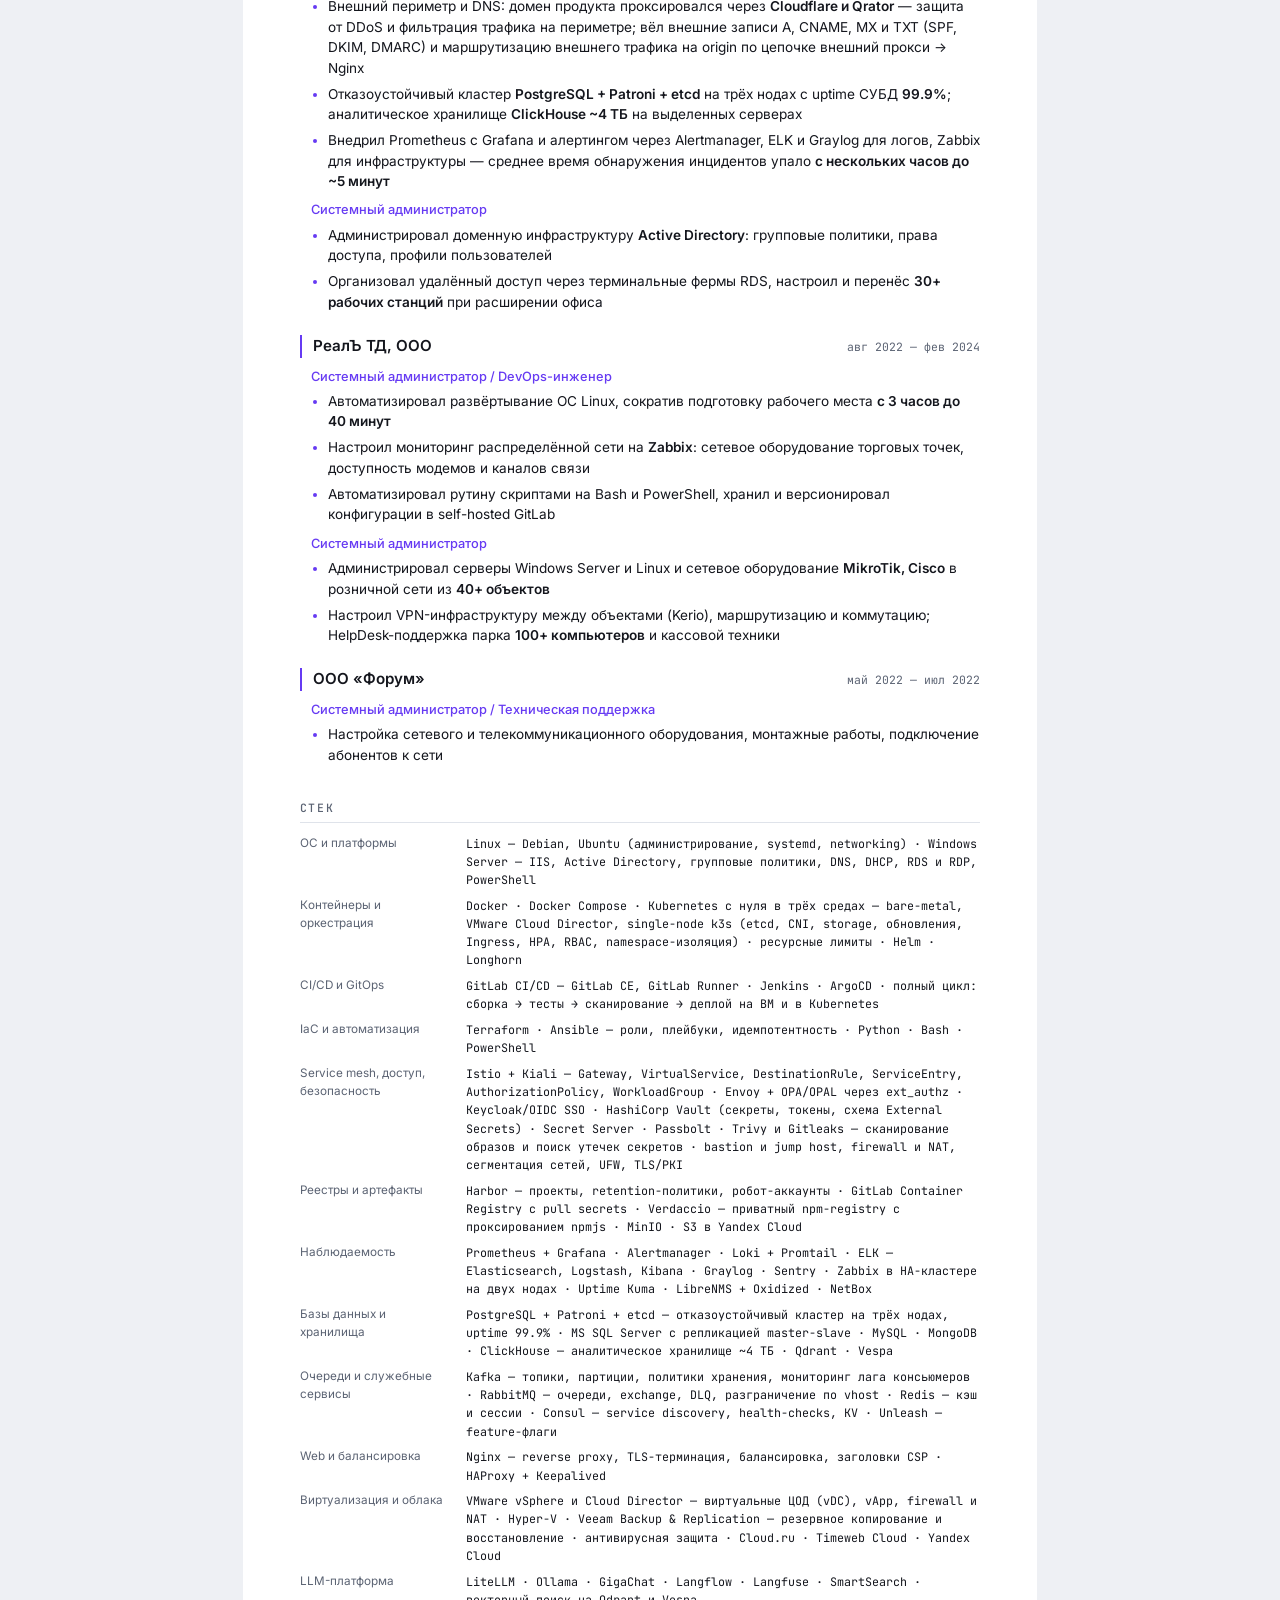
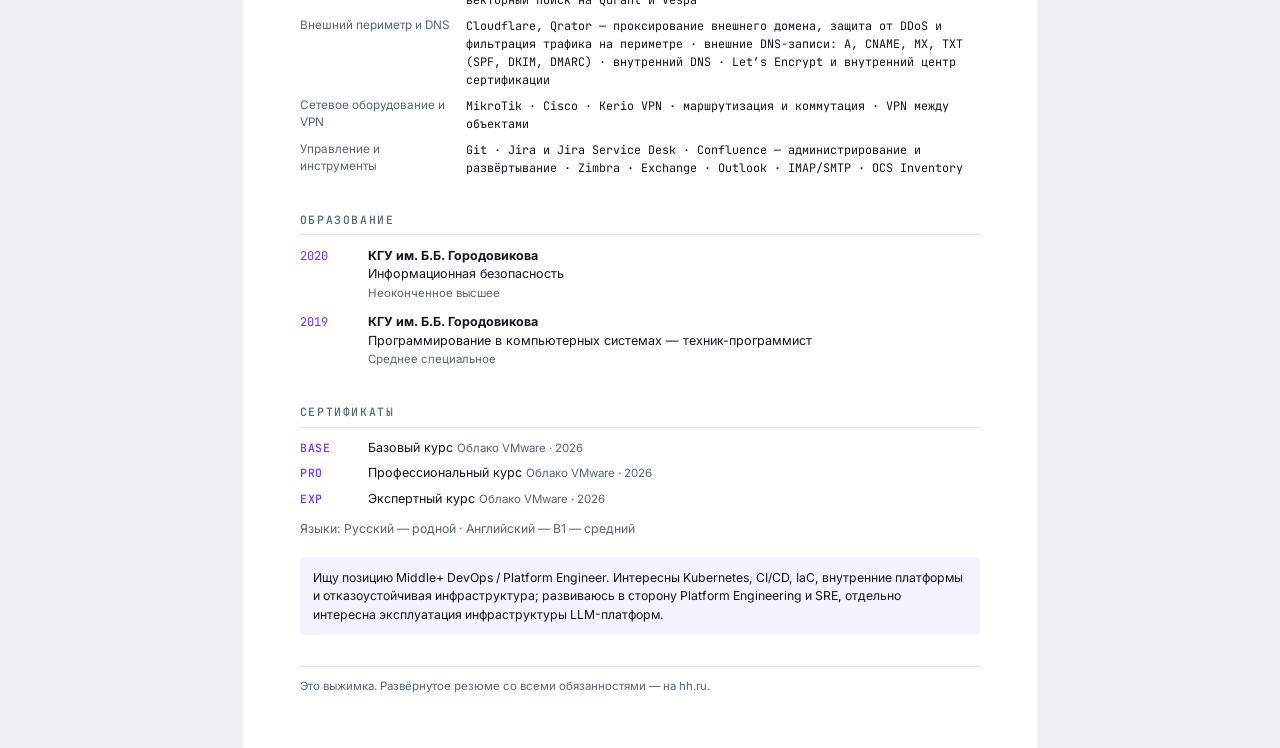
==== commit 1de80322: "F" ====
--- a/cv.html
+++ b/cv.html
@@ -80,7 +80,7 @@
     h1{font-size:17pt}
     .role-line{font-size:8.6pt}
     .meta{margin-top:.3rem;font-size:8pt}
-    h2{margin:3.4mm 0 1.4mm;font-size:7.4pt;padding-bottom:.9mm}
+    h2{margin:2.9mm 0 1.2mm;font-size:7.4pt;padding-bottom:.9mm}
     .facts{grid-template-columns:repeat(6,1fr);gap:1.4mm}
     .fact{padding:1.6mm 2mm}
     .fact b{font-size:9.6pt}
@@ -91,7 +91,7 @@
     .role{margin-top:1.2mm}
     .role-t{font-size:8.6pt;margin-bottom:.9mm}
     .role li{margin-bottom:.6mm}
-    .srow{margin-bottom:.65mm}
+    .srow{margin-bottom:.42mm}
     .sk{flex-basis:29mm;font-size:7.1pt}
     .sv{font-size:6.9pt;line-height:1.32}
     .erow{margin-bottom:1.2mm}
@@ -170,6 +170,7 @@
         <li><span data-lang="ru">Разворачивал <strong>Kubernetes с нуля в трёх разных средах</strong>: bare-metal на физических серверах, виртуальные машины в приватном облаке VMware и single-node k3s в публичном облаке — etcd, CNI, storage и обновления руками</span><span data-lang="en">Deployed <strong>Kubernetes from scratch in three different environments</strong>: bare metal on physical servers, virtual machines in a private VMware cloud, and single-node k3s in a public cloud — etcd, CNI, storage and upgrades by hand</span></li>
         <li><span data-lang="ru">Покрыл <strong>100% продакшен-репозиториев</strong> автоматической сборкой и деплоем в GitLab CI и Jenkins, внедрил GitOps-доставку через ArgoCD и встроил сканирование <strong>Trivy и Gitleaks</strong> в пайплайн</span><span data-lang="en">Covered <strong>100% of production repositories</strong> with automated build and deploy in GitLab CI and Jenkins, introduced GitOps delivery through ArgoCD and built <strong>Trivy and Gitleaks</strong> scanning into the pipeline</span></li>
         <li><span data-lang="ru">Разработал Ansible-роли и плейбуки — настройка нового сервера занимает <strong>15 минут вместо 2–3 часов</strong>; Terraform под воспроизводимые среды и version control конфигураций</span><span data-lang="en">Wrote Ansible roles and playbooks — a new server is set up in <strong>15 minutes instead of 2–3 hours</strong>; Terraform for reproducible environments and configuration version control</span></li>
+        <li><span data-lang="ru">Внешний периметр и DNS: домен продукта проксировался через <strong>Cloudflare и Qrator</strong> — защита от DDoS и фильтрация трафика на периметре; вёл внешние записи A, CNAME, MX и TXT (SPF, DKIM, DMARC) и маршрутизацию внешнего трафика на origin по цепочке внешний прокси → Nginx</span><span data-lang="en">External perimeter and DNS: the product domain was proxied through <strong>Cloudflare and Qrator</strong> — DDoS protection and edge traffic filtering; I maintained the external A, CNAME, MX and TXT records (SPF, DKIM, DMARC) and the routing of external traffic to origin along the chain external proxy → Nginx</span></li>
         <li><span data-lang="ru">Отказоустойчивый кластер <strong>PostgreSQL + Patroni + etcd</strong> на трёх нодах с uptime СУБД <strong>99.9%</strong>; аналитическое хранилище <strong>ClickHouse ~4 ТБ</strong> на выделенных серверах</span><span data-lang="en">A fault-tolerant <strong>PostgreSQL + Patroni + etcd</strong> cluster on three nodes with <strong>99.9%</strong> database uptime; a <strong>ClickHouse</strong> analytics store of <strong>~4 TB</strong> on dedicated servers</span></li>
         <li><span data-lang="ru">Внедрил Prometheus с Grafana и алертингом через Alertmanager, ELK и Graylog для логов, Zabbix для инфраструктуры — среднее время обнаружения инцидентов упало <strong>с нескольких часов до ~5 минут</strong></span><span data-lang="en">Introduced Prometheus with Grafana and Alertmanager alerting, ELK and Graylog for logs, Zabbix for infrastructure — mean time to detect incidents fell <strong>from several hours to ~5 minutes</strong></span></li>
         </ul>
@@ -219,7 +220,7 @@
   <h2><span data-lang="ru">Стек</span><span data-lang="en">Stack</span></h2>
       <div class="srow"><span class="sk"><span data-lang="ru">ОС и платформы</span><span data-lang="en">OS & platforms</span></span><span class="sv">Linux — Debian, Ubuntu (администрирование, systemd, networking) · Windows Server — IIS, Active Directory, групповые политики, DNS, DHCP, RDS и RDP, PowerShell</span></div>
       <div class="srow"><span class="sk"><span data-lang="ru">Контейнеры и оркестрация</span><span data-lang="en">Containers & orchestration</span></span><span class="sv">Docker · Docker Compose · Kubernetes с нуля в трёх средах — bare-metal, VMware Cloud Director, single-node k3s (etcd, CNI, storage, обновления, Ingress, HPA, RBAC, namespace-изоляция) · ресурсные лимиты · Helm · Longhorn</span></div>
-      <div class="srow"><span class="sk"><span data-lang="ru">CI/CD и GitOps</span><span data-lang="en">CI/CD & GitOps</span></span><span class="sv">GitLab CI/CD — GitLab CE, GitLab Runner · Jenkins · ArgoCD · полный цикл: сборка → тесты → сканирование → деплой на ВМ и в Kubernetes · SSL/TLS Let’s Encrypt и внутренний центр сертификации</span></div>
+      <div class="srow"><span class="sk"><span data-lang="ru">CI/CD и GitOps</span><span data-lang="en">CI/CD & GitOps</span></span><span class="sv">GitLab CI/CD — GitLab CE, GitLab Runner · Jenkins · ArgoCD · полный цикл: сборка → тесты → сканирование → деплой на ВМ и в Kubernetes</span></div>
       <div class="srow"><span class="sk"><span data-lang="ru">IaC и автоматизация</span><span data-lang="en">IaC & automation</span></span><span class="sv">Terraform · Ansible — роли, плейбуки, идемпотентность · Python · Bash · PowerShell</span></div>
       <div class="srow"><span class="sk"><span data-lang="ru">Service mesh, доступ, безопасность</span><span data-lang="en">Service mesh, access, security</span></span><span class="sv">Istio + Kiali — Gateway, VirtualService, DestinationRule, ServiceEntry, AuthorizationPolicy, WorkloadGroup · Envoy + OPA/OPAL через ext_authz · Keycloak/OIDC SSO · HashiCorp Vault (секреты, токены, схема External Secrets) · Secret Server · Passbolt · Trivy и Gitleaks — сканирование образов и поиск утечек секретов · bastion и jump host, firewall и NAT, сегментация сетей, UFW, TLS/PKI</span></div>
       <div class="srow"><span class="sk"><span data-lang="ru">Реестры и артефакты</span><span data-lang="en">Registries & artifacts</span></span><span class="sv">Harbor — проекты, retention-политики, робот-аккаунты · GitLab Container Registry с pull secrets · Verdaccio — приватный npm-registry с проксированием npmjs · MinIO · S3 в Yandex Cloud</span></div>
@@ -229,6 +230,7 @@
       <div class="srow"><span class="sk"><span data-lang="ru">Web и балансировка</span><span data-lang="en">Web & load balancing</span></span><span class="sv">Nginx — reverse proxy, TLS-терминация, балансировка, заголовки CSP · HAProxy + Keepalived</span></div>
       <div class="srow"><span class="sk"><span data-lang="ru">Виртуализация и облака</span><span data-lang="en">Virtualization & clouds</span></span><span class="sv">VMware vSphere и Cloud Director — виртуальные ЦОД (vDC), vApp, firewall и NAT · Hyper-V · Veeam Backup &amp; Replication — резервное копирование и восстановление · антивирусная защита · Cloud.ru · Timeweb Cloud · Yandex Cloud</span></div>
       <div class="srow"><span class="sk"><span data-lang="ru">LLM-платформа</span><span data-lang="en">LLM platform</span></span><span class="sv">LiteLLM · Ollama · GigaChat · Langflow · Langfuse · SmartSearch · векторный поиск на Qdrant и Vespa</span></div>
+      <div class="srow"><span class="sk"><span data-lang="ru">Внешний периметр и DNS</span><span data-lang="en">External perimeter & DNS</span></span><span class="sv">Cloudflare, Qrator — проксирование внешнего домена, защита от DDoS и фильтрация трафика на периметре · внешние DNS-записи: A, CNAME, MX, TXT (SPF, DKIM, DMARC) · внутренний DNS · Let’s Encrypt и внутренний центр сертификации</span></div>
       <div class="srow"><span class="sk"><span data-lang="ru">Сетевое оборудование и VPN</span><span data-lang="en">Network equipment & VPN</span></span><span class="sv">MikroTik · Cisco · Kerio VPN · маршрутизация и коммутация · VPN между объектами</span></div>
       <div class="srow"><span class="sk"><span data-lang="ru">Управление и инструменты</span><span data-lang="en">Management & tools</span></span><span class="sv">Git · Jira и Jira Service Desk · Confluence — администрирование и развёртывание · Zimbra · Exchange · Outlook · IMAP/SMTP · OCS Inventory</span></div>
 
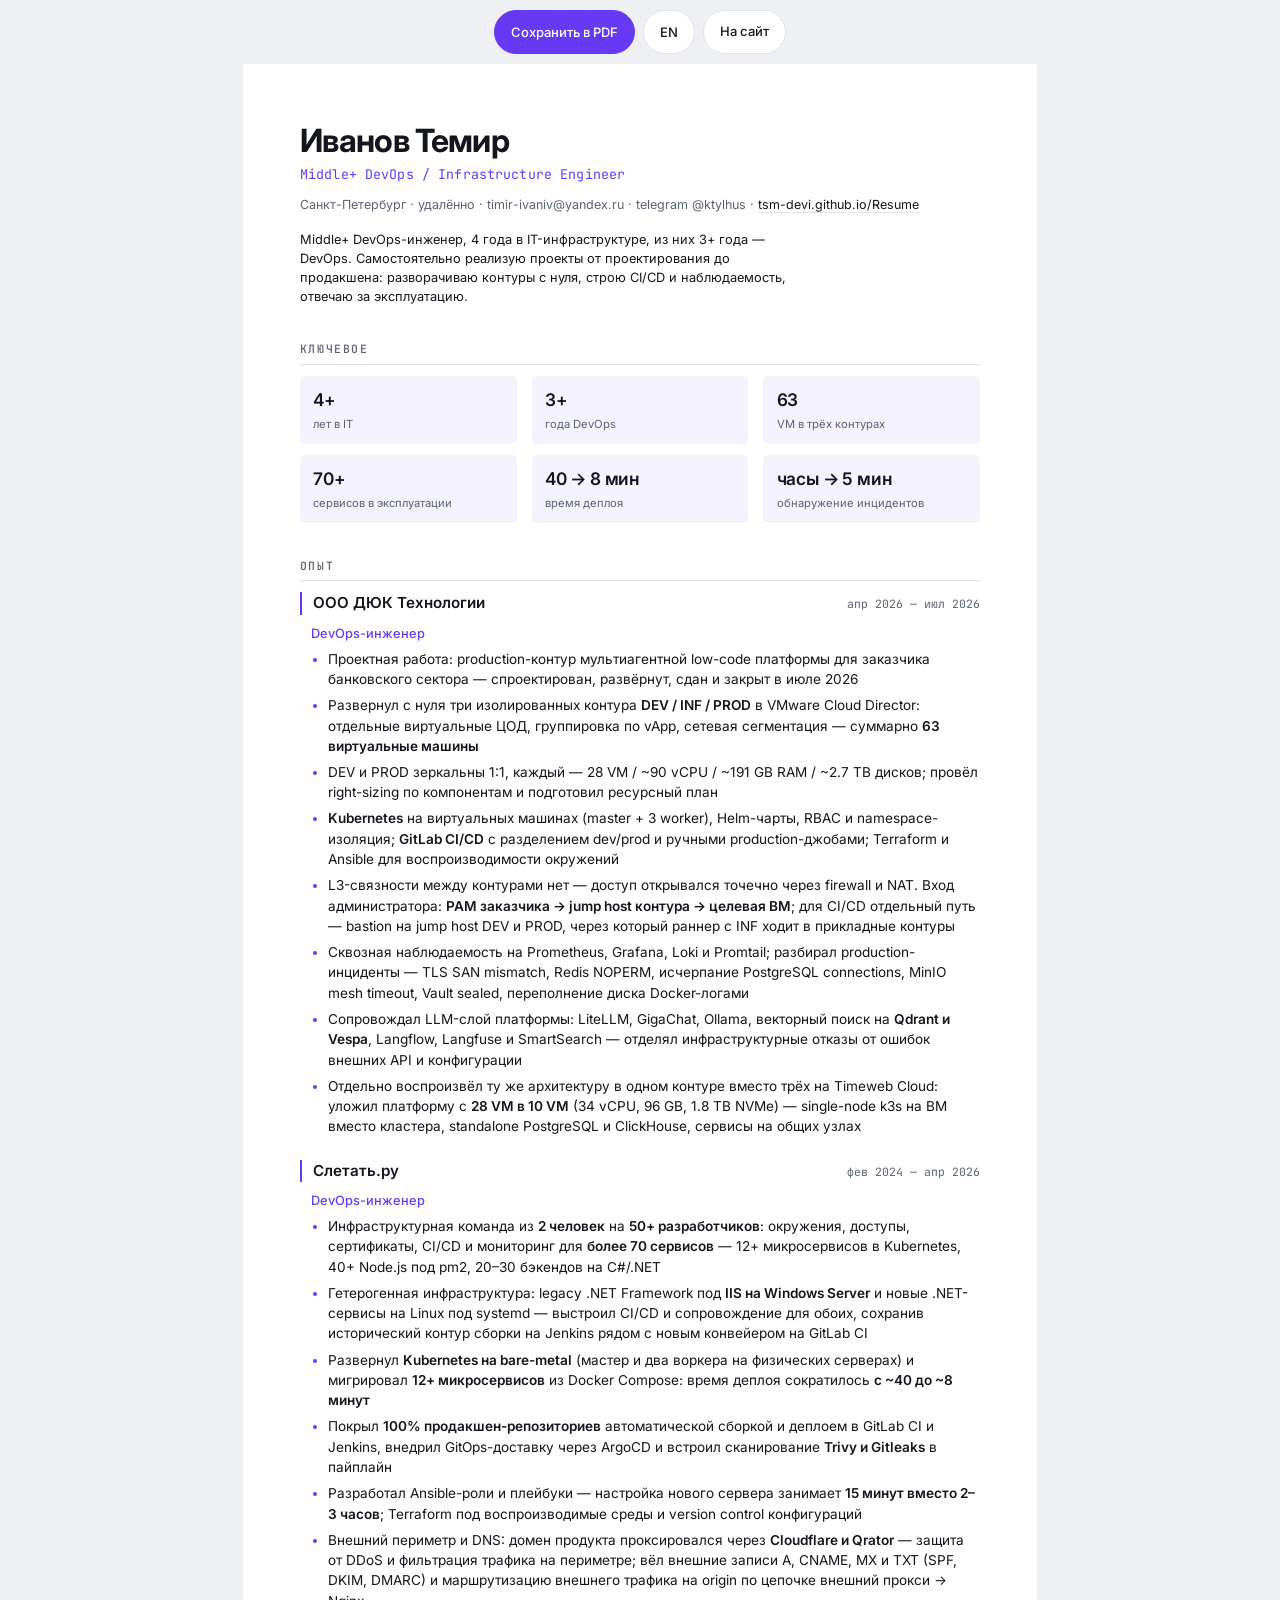
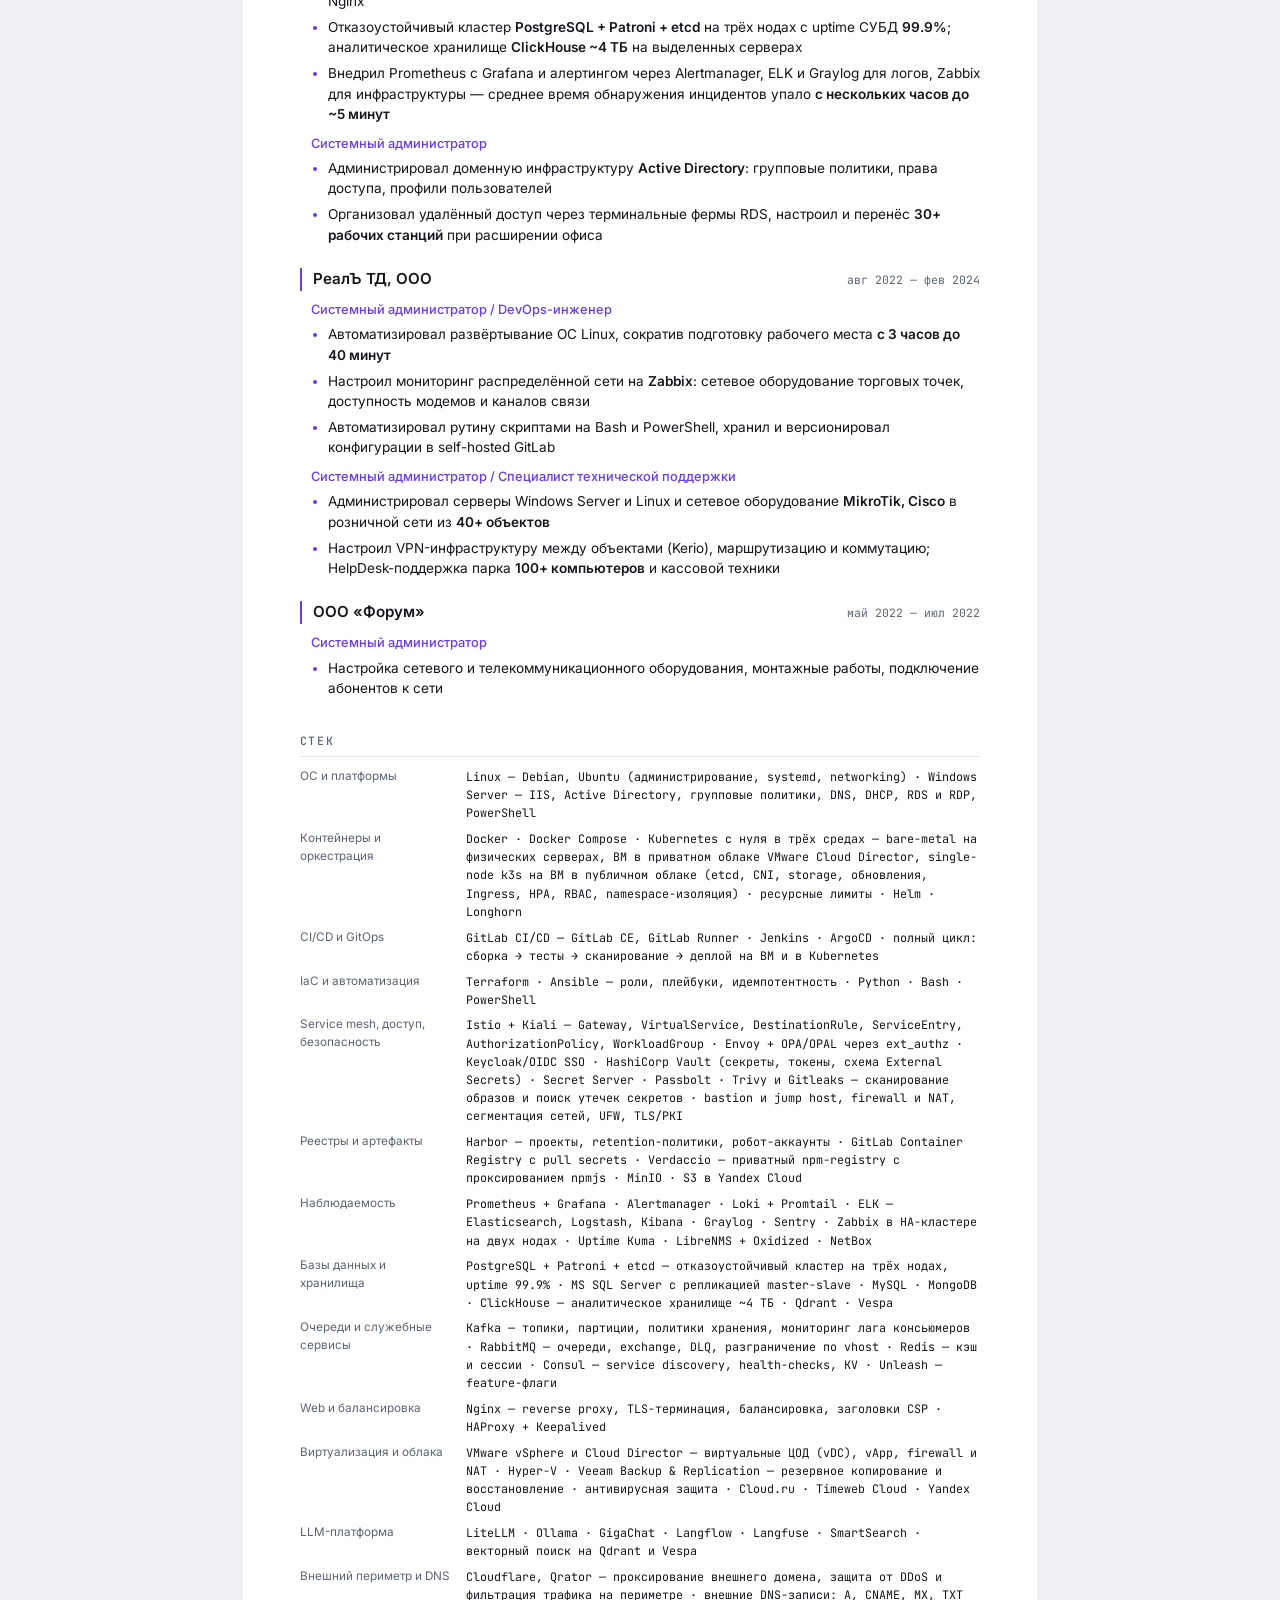
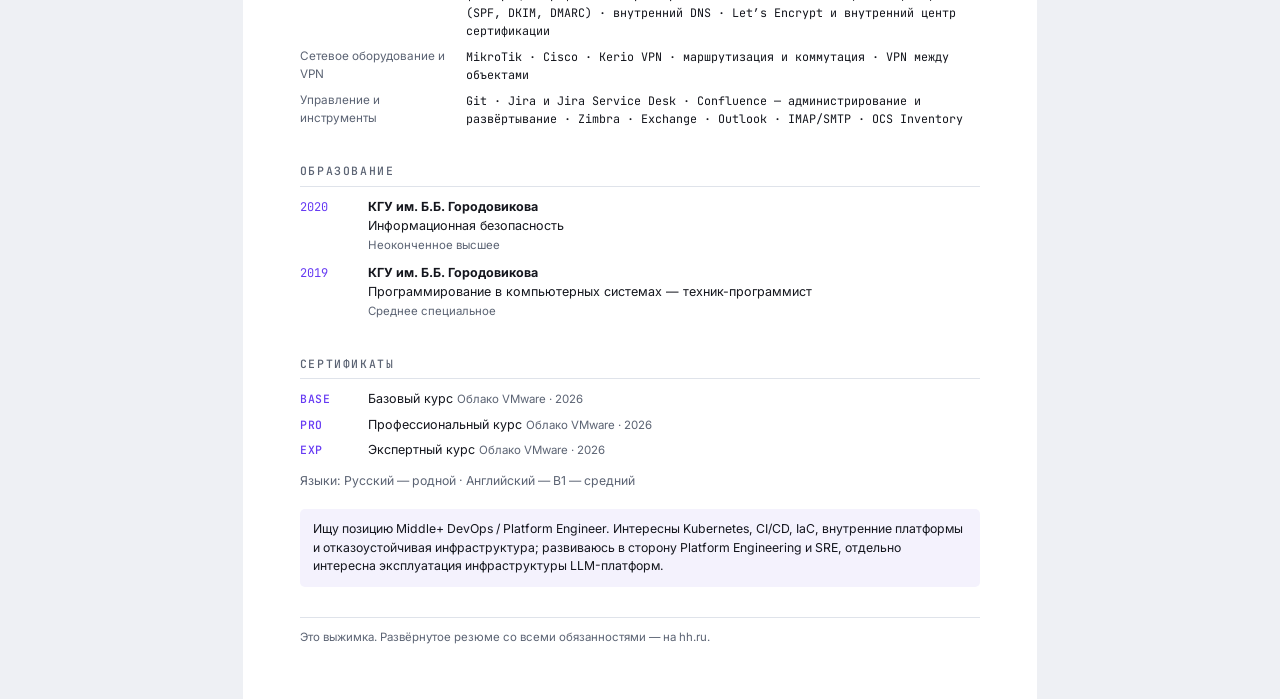
==== commit 8abdcd87: "F" ====
--- a/cv.html
+++ b/cv.html
@@ -147,12 +147,12 @@
         <ul>
         <li><span data-lang="ru">Проектная работа: production-контур мультиагентной low-code платформы для заказчика банковского сектора — спроектирован, развёрнут, сдан и закрыт в июле 2026</span><span data-lang="en">Project work: the production environment of a multi-agent low-code platform for a banking-sector client — designed, deployed, handed over and closed in July 2026</span></li>
         <li><span data-lang="ru">Развернул с нуля три изолированных контура <strong>DEV / INF / PROD</strong> в VMware Cloud Director: отдельные виртуальные ЦОД, группировка по vApp, сетевая сегментация — суммарно <strong>63 виртуальные машины</strong></span><span data-lang="en">Built three isolated <strong>DEV / INF / PROD</strong> environments from scratch in VMware Cloud Director: separate virtual data centres, vApp grouping, network segmentation — <strong>63 virtual machines</strong> in total</span></li>
-        <li><span data-lang="ru">DEV и PROD зеркальны 1:1, каждый — 28 VM / 90 vCPU / 191 GB RAM / 2.7 TB дисков; провёл right-sizing по компонентам и подготовил ресурсный план</span><span data-lang="en">DEV and PROD mirror each other 1:1, each 28 VMs / 90 vCPU / 191 GB RAM / 2.7 TB of disk; I right-sized the components and prepared the resource plan</span></li>
-        <li><span data-lang="ru"><strong>Kubernetes</strong> (master + 3 worker), Helm-чарты, RBAC и namespace-изоляция; <strong>GitLab CI/CD</strong> с разделением dev/prod и ручными production-джобами; Terraform и Ansible для воспроизводимости окружений</span><span data-lang="en"><strong>Kubernetes</strong> (master + 3 workers), Helm charts, RBAC and namespace isolation; <strong>GitLab CI/CD</strong> with dev/prod separation and manual production jobs; Terraform and Ansible for reproducible environments</span></li>
+        <li><span data-lang="ru">DEV и PROD зеркальны 1:1, каждый — 28 VM / ~90 vCPU / ~191 GB RAM / ~2.7 TB дисков; провёл right-sizing по компонентам и подготовил ресурсный план</span><span data-lang="en">DEV and PROD mirror each other 1:1, each 28 VMs / ~90 vCPU / ~191 GB RAM / ~2.7 TB of disk; I right-sized the components and prepared the resource plan</span></li>
+        <li><span data-lang="ru"><strong>Kubernetes</strong> на виртуальных машинах (master + 3 worker), Helm-чарты, RBAC и namespace-изоляция; <strong>GitLab CI/CD</strong> с разделением dev/prod и ручными production-джобами; Terraform и Ansible для воспроизводимости окружений</span><span data-lang="en"><strong>Kubernetes</strong> on virtual machines (master + 3 workers), Helm charts, RBAC and namespace isolation; <strong>GitLab CI/CD</strong> with dev/prod separation and manual production jobs; Terraform and Ansible for reproducible environments</span></li>
         <li><span data-lang="ru">L3-связности между контурами нет — доступ открывался точечно через firewall и NAT. Вход администратора: <strong>PAM заказчика → jump host контура → целевая ВМ</strong>; для CI/CD отдельный путь — bastion на jump host DEV и PROD, через который раннер с INF ходит в прикладные контуры</span><span data-lang="en">There is no L3 connectivity between environments — access was opened per service through firewall and NAT. Admin path: <strong>the client’s PAM → the environment’s jump host → the target VM</strong>; CI/CD has its own route through a bastion on the DEV and PROD jump hosts, which the INF runner uses to reach them</span></li>
         <li><span data-lang="ru">Сквозная наблюдаемость на Prometheus, Grafana, Loki и Promtail; разбирал production-инциденты — TLS SAN mismatch, Redis NOPERM, исчерпание PostgreSQL connections, MinIO mesh timeout, Vault sealed, переполнение диска Docker-логами</span><span data-lang="en">End-to-end observability on Prometheus, Grafana, Loki and Promtail; handled production incidents — TLS SAN mismatch, Redis NOPERM, PostgreSQL connection exhaustion, MinIO mesh timeout, Vault sealed, disks filled by Docker logs</span></li>
         <li><span data-lang="ru">Сопровождал LLM-слой платформы: LiteLLM, GigaChat, Ollama, векторный поиск на <strong>Qdrant и Vespa</strong>, Langflow, Langfuse и SmartSearch — отделял инфраструктурные отказы от ошибок внешних API и конфигурации</span><span data-lang="en">Operated the platform’s LLM layer: LiteLLM, GigaChat, Ollama, vector search on <strong>Qdrant and Vespa</strong>, Langflow, Langfuse and SmartSearch — separating infrastructure failures from external API and configuration errors</span></li>
-        <li><span data-lang="ru">Отдельно воспроизвёл ту же архитектуру в одном контуре вместо трёх на Timeweb Cloud: уложил платформу с <strong>28 VM в 10 VM</strong> (34 vCPU, 96 GB, 1.8 TB NVMe) — k3s вместо кластера, standalone PostgreSQL и ClickHouse, сервисы на общих узлах</span><span data-lang="en">Separately reproduced the same architecture in a single environment instead of three on Timeweb Cloud: fitted a platform of <strong>28 VMs into 10</strong> (34 vCPU, 96 GB, 1.8 TB NVMe) — k3s instead of a cluster, standalone PostgreSQL and ClickHouse, services sharing nodes</span></li>
+        <li><span data-lang="ru">Отдельно воспроизвёл ту же архитектуру в одном контуре вместо трёх на Timeweb Cloud: уложил платформу с <strong>28 VM в 10 VM</strong> (34 vCPU, 96 GB, 1.8 TB NVMe) — single-node k3s на ВМ вместо кластера, standalone PostgreSQL и ClickHouse, сервисы на общих узлах</span><span data-lang="en">Separately reproduced the same architecture in a single environment instead of three on Timeweb Cloud: fitted a platform of <strong>28 VMs into 10</strong> (34 vCPU, 96 GB, 1.8 TB NVMe) — single-node k3s on a VM instead of a cluster, standalone PostgreSQL and ClickHouse, services sharing nodes</span></li>
         </ul>
       </div>
     </article>
@@ -167,7 +167,6 @@
         <li><span data-lang="ru">Инфраструктурная команда из <strong>2 человек</strong> на <strong>50+ разработчиков</strong>: окружения, доступы, сертификаты, CI/CD и мониторинг для <strong>более 70 сервисов</strong> — 12+ микросервисов в Kubernetes, 40+ Node.js под pm2, 20–30 бэкендов на C#/.NET</span><span data-lang="en">An infrastructure team of <strong>2</strong> serving <strong>50+ developers</strong>: environments, access, certificates, CI/CD and monitoring for <strong>70+ services</strong> — 12+ microservices in Kubernetes, 40+ Node.js under pm2, 20–30 C#/.NET backends</span></li>
         <li><span data-lang="ru">Гетерогенная инфраструктура: legacy .NET Framework под <strong>IIS на Windows Server</strong> и новые .NET-сервисы на Linux под systemd — выстроил CI/CD и сопровождение для обоих, сохранив исторический контур сборки на Jenkins рядом с новым конвейером на GitLab CI</span><span data-lang="en">Heterogeneous infrastructure: legacy .NET Framework under <strong>IIS on Windows Server</strong> and new .NET services on Linux under systemd — built CI/CD and support for both, keeping the historical Jenkins build path alongside the new GitLab CI pipeline</span></li>
         <li><span data-lang="ru">Развернул <strong>Kubernetes на bare-metal</strong> (мастер и два воркера на физических серверах) и мигрировал <strong>12+ микросервисов</strong> из Docker Compose: время деплоя сократилось <strong>с ~40 до ~8 минут</strong></span><span data-lang="en">Deployed <strong>bare-metal Kubernetes</strong> (a master and two workers on physical servers) and migrated <strong>12+ microservices</strong> off Docker Compose: deploy time dropped <strong>from ~40 to ~8 minutes</strong></span></li>
-        <li><span data-lang="ru">Разворачивал <strong>Kubernetes с нуля в трёх разных средах</strong>: bare-metal на физических серверах, виртуальные машины в приватном облаке VMware и single-node k3s в публичном облаке — etcd, CNI, storage и обновления руками</span><span data-lang="en">Deployed <strong>Kubernetes from scratch in three different environments</strong>: bare metal on physical servers, virtual machines in a private VMware cloud, and single-node k3s in a public cloud — etcd, CNI, storage and upgrades by hand</span></li>
         <li><span data-lang="ru">Покрыл <strong>100% продакшен-репозиториев</strong> автоматической сборкой и деплоем в GitLab CI и Jenkins, внедрил GitOps-доставку через ArgoCD и встроил сканирование <strong>Trivy и Gitleaks</strong> в пайплайн</span><span data-lang="en">Covered <strong>100% of production repositories</strong> with automated build and deploy in GitLab CI and Jenkins, introduced GitOps delivery through ArgoCD and built <strong>Trivy and Gitleaks</strong> scanning into the pipeline</span></li>
         <li><span data-lang="ru">Разработал Ansible-роли и плейбуки — настройка нового сервера занимает <strong>15 минут вместо 2–3 часов</strong>; Terraform под воспроизводимые среды и version control конфигураций</span><span data-lang="en">Wrote Ansible roles and playbooks — a new server is set up in <strong>15 minutes instead of 2–3 hours</strong>; Terraform for reproducible environments and configuration version control</span></li>
         <li><span data-lang="ru">Внешний периметр и DNS: домен продукта проксировался через <strong>Cloudflare и Qrator</strong> — защита от DDoS и фильтрация трафика на периметре; вёл внешние записи A, CNAME, MX и TXT (SPF, DKIM, DMARC) и маршрутизацию внешнего трафика на origin по цепочке внешний прокси → Nginx</span><span data-lang="en">External perimeter and DNS: the product domain was proxied through <strong>Cloudflare and Qrator</strong> — DDoS protection and edge traffic filtering; I maintained the external A, CNAME, MX and TXT records (SPF, DKIM, DMARC) and the routing of external traffic to origin along the chain external proxy → Nginx</span></li>
@@ -197,7 +196,7 @@
         </ul>
       </div>
       <div class="role">
-        <div class="role-t"><span data-lang="ru">Системный администратор</span><span data-lang="en">System Administrator</span></div>
+        <div class="role-t"><span data-lang="ru">Системный администратор / Специалист технической поддержки</span><span data-lang="en">System Administrator / Technical Support Specialist</span></div>
         <ul>
         <li><span data-lang="ru">Администрировал серверы Windows Server и Linux и сетевое оборудование <strong>MikroTik, Cisco</strong> в розничной сети из <strong>40+ объектов</strong></span><span data-lang="en">Administered Windows Server and Linux servers and <strong>MikroTik, Cisco</strong> network equipment across a retail network of <strong>40+ sites</strong></span></li>
         <li><span data-lang="ru">Настроил VPN-инфраструктуру между объектами (Kerio), маршрутизацию и коммутацию; HelpDesk-поддержка парка <strong>100+ компьютеров</strong> и кассовой техники</span><span data-lang="en">Built the site-to-site VPN infrastructure (Kerio), routing and switching; HelpDesk support for a fleet of <strong>100+ computers</strong> and POS equipment</span></li>
@@ -210,7 +209,7 @@
         <span class="per"><span data-lang="ru">май 2022 — июл 2022</span><span data-lang="en">May 2022 — Jul 2022</span></span>
       </header>
       <div class="role">
-        <div class="role-t"><span data-lang="ru">Системный администратор / Техническая поддержка</span><span data-lang="en">System Administrator / Technical Support</span></div>
+        <div class="role-t"><span data-lang="ru">Системный администратор</span><span data-lang="en">System Administrator</span></div>
         <ul>
         <li><span data-lang="ru">Настройка сетевого и телекоммуникационного оборудования, монтажные работы, подключение абонентов к сети</span><span data-lang="en">Configuration of network and telecom equipment, installation work, connecting subscribers to the network</span></li>
         </ul>
@@ -219,7 +218,7 @@
 
   <h2><span data-lang="ru">Стек</span><span data-lang="en">Stack</span></h2>
       <div class="srow"><span class="sk"><span data-lang="ru">ОС и платформы</span><span data-lang="en">OS & platforms</span></span><span class="sv">Linux — Debian, Ubuntu (администрирование, systemd, networking) · Windows Server — IIS, Active Directory, групповые политики, DNS, DHCP, RDS и RDP, PowerShell</span></div>
-      <div class="srow"><span class="sk"><span data-lang="ru">Контейнеры и оркестрация</span><span data-lang="en">Containers & orchestration</span></span><span class="sv">Docker · Docker Compose · Kubernetes с нуля в трёх средах — bare-metal, VMware Cloud Director, single-node k3s (etcd, CNI, storage, обновления, Ingress, HPA, RBAC, namespace-изоляция) · ресурсные лимиты · Helm · Longhorn</span></div>
+      <div class="srow"><span class="sk"><span data-lang="ru">Контейнеры и оркестрация</span><span data-lang="en">Containers & orchestration</span></span><span class="sv">Docker · Docker Compose · Kubernetes с нуля в трёх средах — bare-metal на физических серверах, ВМ в приватном облаке VMware Cloud Director, single-node k3s на ВМ в публичном облаке (etcd, CNI, storage, обновления, Ingress, HPA, RBAC, namespace-изоляция) · ресурсные лимиты · Helm · Longhorn</span></div>
       <div class="srow"><span class="sk"><span data-lang="ru">CI/CD и GitOps</span><span data-lang="en">CI/CD & GitOps</span></span><span class="sv">GitLab CI/CD — GitLab CE, GitLab Runner · Jenkins · ArgoCD · полный цикл: сборка → тесты → сканирование → деплой на ВМ и в Kubernetes</span></div>
       <div class="srow"><span class="sk"><span data-lang="ru">IaC и автоматизация</span><span data-lang="en">IaC & automation</span></span><span class="sv">Terraform · Ansible — роли, плейбуки, идемпотентность · Python · Bash · PowerShell</span></div>
       <div class="srow"><span class="sk"><span data-lang="ru">Service mesh, доступ, безопасность</span><span data-lang="en">Service mesh, access, security</span></span><span class="sv">Istio + Kiali — Gateway, VirtualService, DestinationRule, ServiceEntry, AuthorizationPolicy, WorkloadGroup · Envoy + OPA/OPAL через ext_authz · Keycloak/OIDC SSO · HashiCorp Vault (секреты, токены, схема External Secrets) · Secret Server · Passbolt · Trivy и Gitleaks — сканирование образов и поиск утечек секретов · bastion и jump host, firewall и NAT, сегментация сетей, UFW, TLS/PKI</span></div>
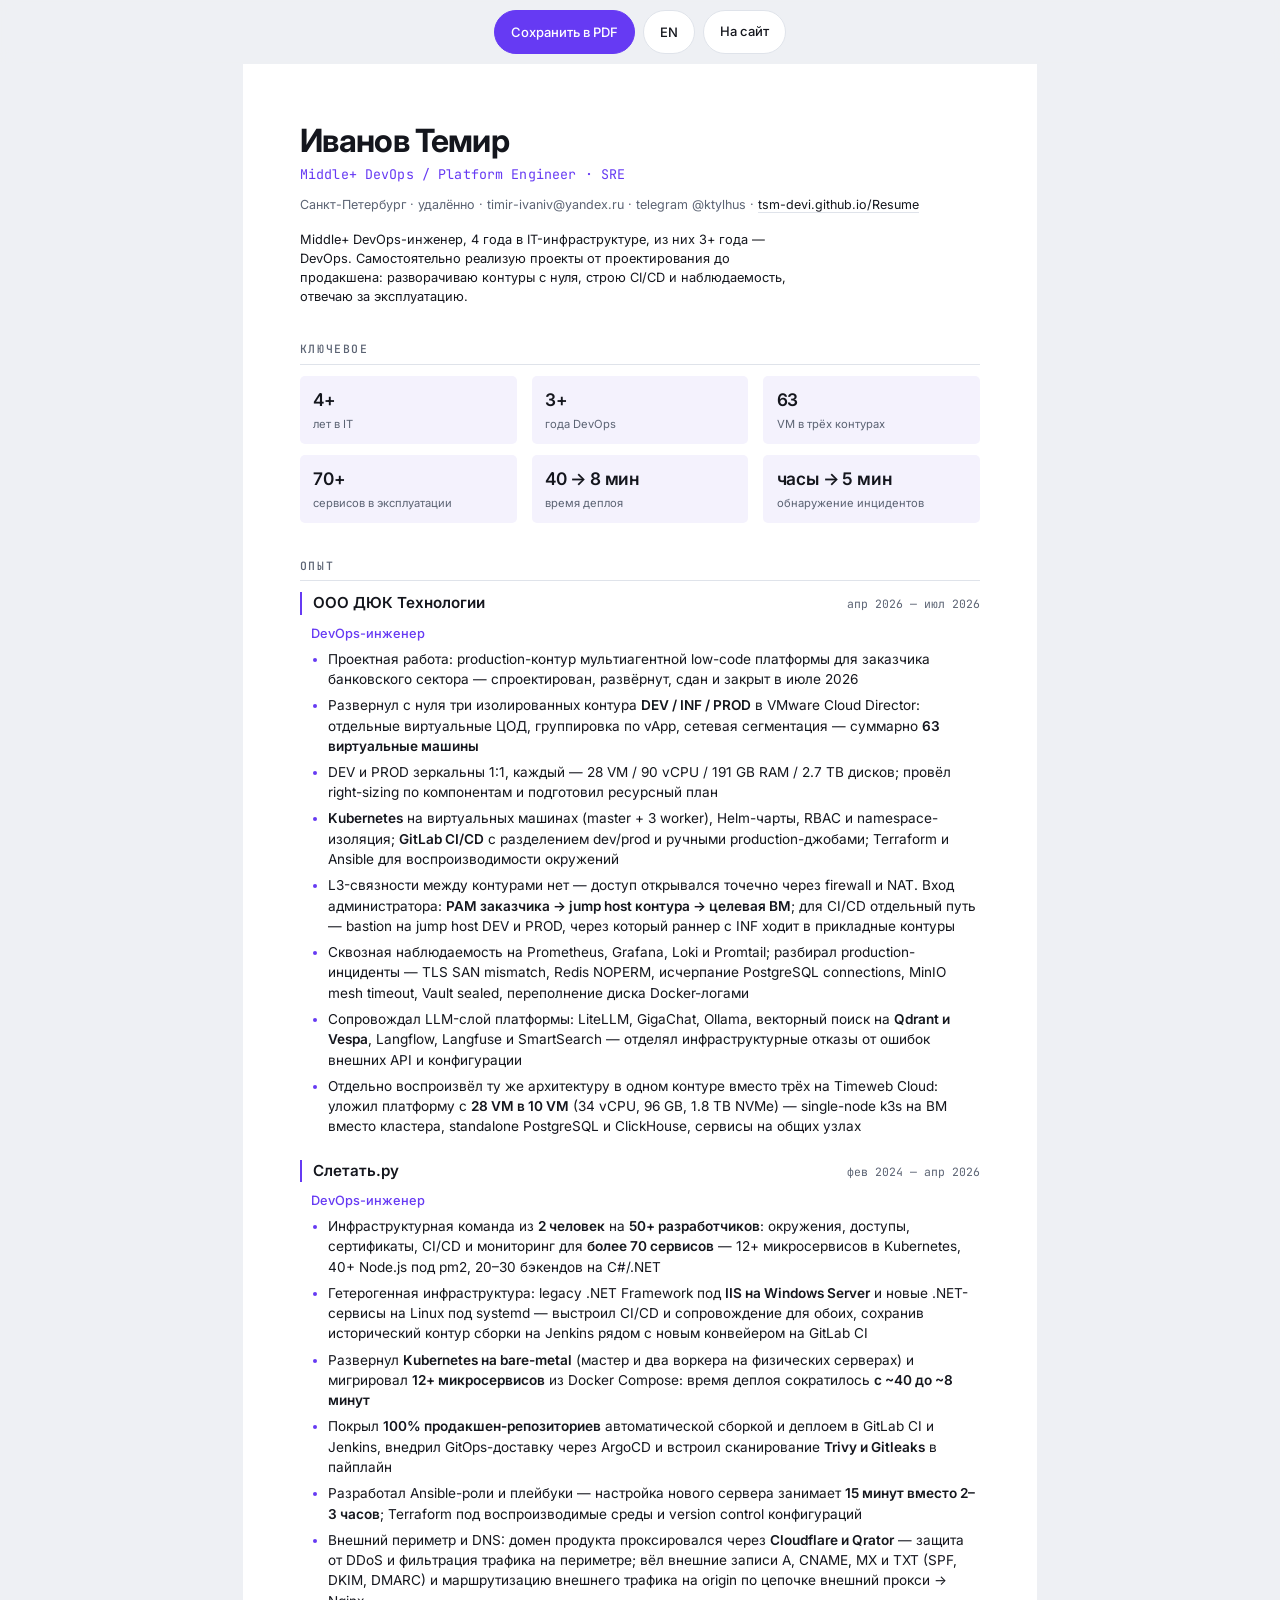
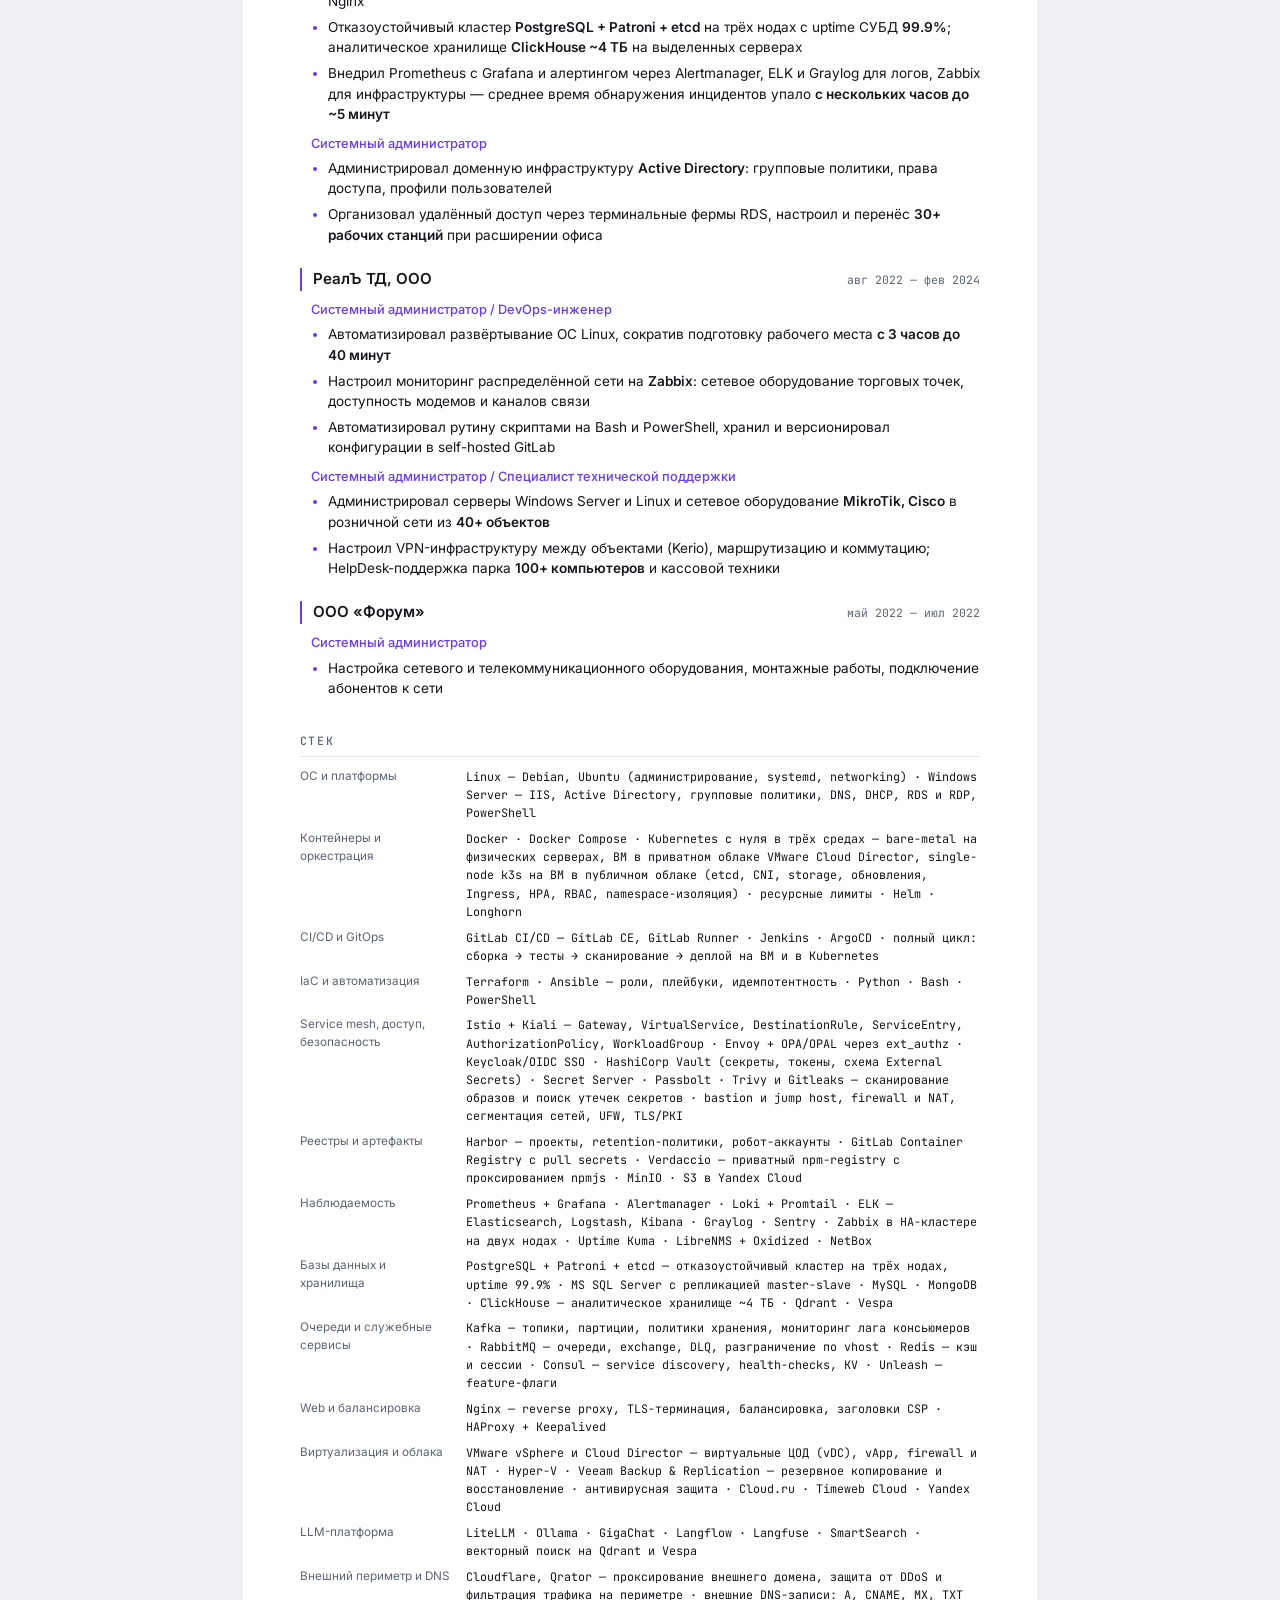
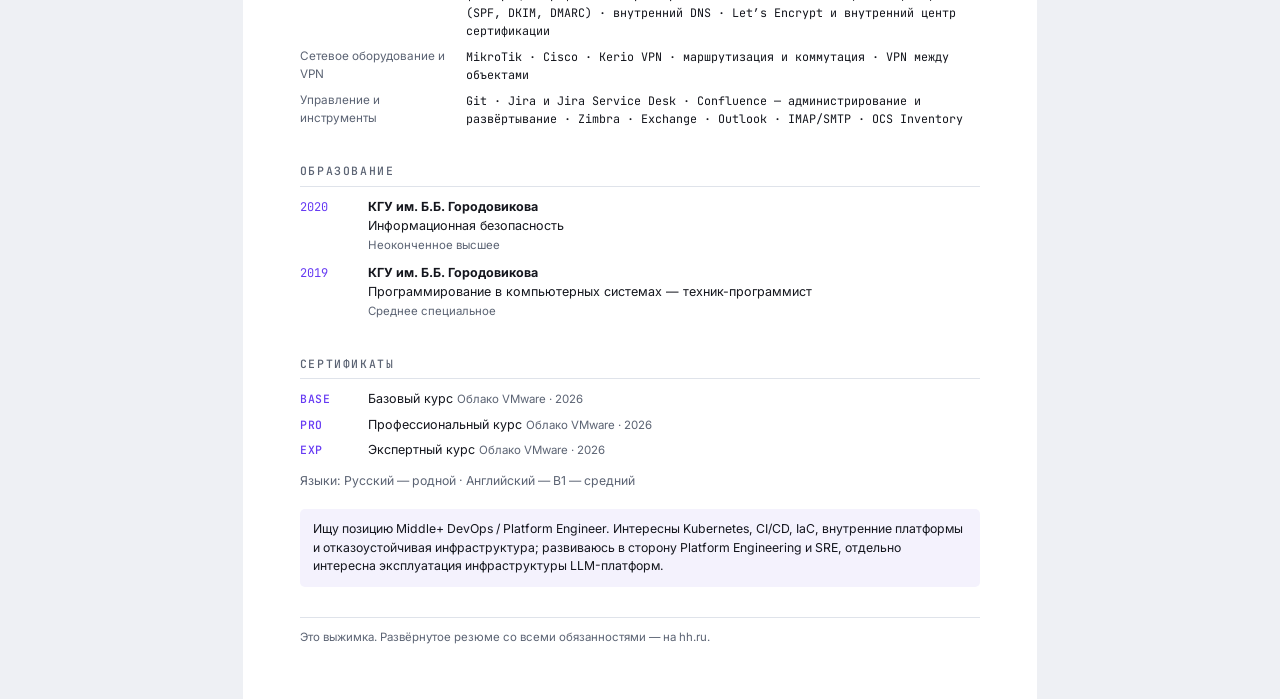
==== commit 2d8bb849: "F" ====
--- a/cv.html
+++ b/cv.html
@@ -118,7 +118,7 @@
 
 <main class="sheet">
   <h1><span data-lang="ru">Иванов Темир</span><span data-lang="en">Ivanov Temir</span></h1>
-  <div class="role-line">Middle+ DevOps / Infrastructure Engineer</div>
+  <div class="role-line">Middle+ DevOps / Platform Engineer &middot; SRE</div>
   <div class="meta">
     <span data-lang="ru">Санкт-Петербург · удалённо</span><span data-lang="en">Saint Petersburg · remote</span> &middot; timir-ivaniv@yandex.ru &middot; telegram @ktylhus
     &middot; <a href="https://tsm-devi.github.io/Resume/">tsm-devi.github.io/Resume</a>
@@ -147,7 +147,7 @@
         <ul>
         <li><span data-lang="ru">Проектная работа: production-контур мультиагентной low-code платформы для заказчика банковского сектора — спроектирован, развёрнут, сдан и закрыт в июле 2026</span><span data-lang="en">Project work: the production environment of a multi-agent low-code platform for a banking-sector client — designed, deployed, handed over and closed in July 2026</span></li>
         <li><span data-lang="ru">Развернул с нуля три изолированных контура <strong>DEV / INF / PROD</strong> в VMware Cloud Director: отдельные виртуальные ЦОД, группировка по vApp, сетевая сегментация — суммарно <strong>63 виртуальные машины</strong></span><span data-lang="en">Built three isolated <strong>DEV / INF / PROD</strong> environments from scratch in VMware Cloud Director: separate virtual data centres, vApp grouping, network segmentation — <strong>63 virtual machines</strong> in total</span></li>
-        <li><span data-lang="ru">DEV и PROD зеркальны 1:1, каждый — 28 VM / ~90 vCPU / ~191 GB RAM / ~2.7 TB дисков; провёл right-sizing по компонентам и подготовил ресурсный план</span><span data-lang="en">DEV and PROD mirror each other 1:1, each 28 VMs / ~90 vCPU / ~191 GB RAM / ~2.7 TB of disk; I right-sized the components and prepared the resource plan</span></li>
+        <li><span data-lang="ru">DEV и PROD зеркальны 1:1, каждый — 28 VM / 90 vCPU / 191 GB RAM / 2.7 TB дисков; провёл right-sizing по компонентам и подготовил ресурсный план</span><span data-lang="en">DEV and PROD mirror each other 1:1, each 28 VMs / 90 vCPU / 191 GB RAM / 2.7 TB of disk; I right-sized the components and prepared the resource plan</span></li>
         <li><span data-lang="ru"><strong>Kubernetes</strong> на виртуальных машинах (master + 3 worker), Helm-чарты, RBAC и namespace-изоляция; <strong>GitLab CI/CD</strong> с разделением dev/prod и ручными production-джобами; Terraform и Ansible для воспроизводимости окружений</span><span data-lang="en"><strong>Kubernetes</strong> on virtual machines (master + 3 workers), Helm charts, RBAC and namespace isolation; <strong>GitLab CI/CD</strong> with dev/prod separation and manual production jobs; Terraform and Ansible for reproducible environments</span></li>
         <li><span data-lang="ru">L3-связности между контурами нет — доступ открывался точечно через firewall и NAT. Вход администратора: <strong>PAM заказчика → jump host контура → целевая ВМ</strong>; для CI/CD отдельный путь — bastion на jump host DEV и PROD, через который раннер с INF ходит в прикладные контуры</span><span data-lang="en">There is no L3 connectivity between environments — access was opened per service through firewall and NAT. Admin path: <strong>the client’s PAM → the environment’s jump host → the target VM</strong>; CI/CD has its own route through a bastion on the DEV and PROD jump hosts, which the INF runner uses to reach them</span></li>
         <li><span data-lang="ru">Сквозная наблюдаемость на Prometheus, Grafana, Loki и Promtail; разбирал production-инциденты — TLS SAN mismatch, Redis NOPERM, исчерпание PostgreSQL connections, MinIO mesh timeout, Vault sealed, переполнение диска Docker-логами</span><span data-lang="en">End-to-end observability on Prometheus, Grafana, Loki and Promtail; handled production incidents — TLS SAN mismatch, Redis NOPERM, PostgreSQL connection exhaustion, MinIO mesh timeout, Vault sealed, disks filled by Docker logs</span></li>
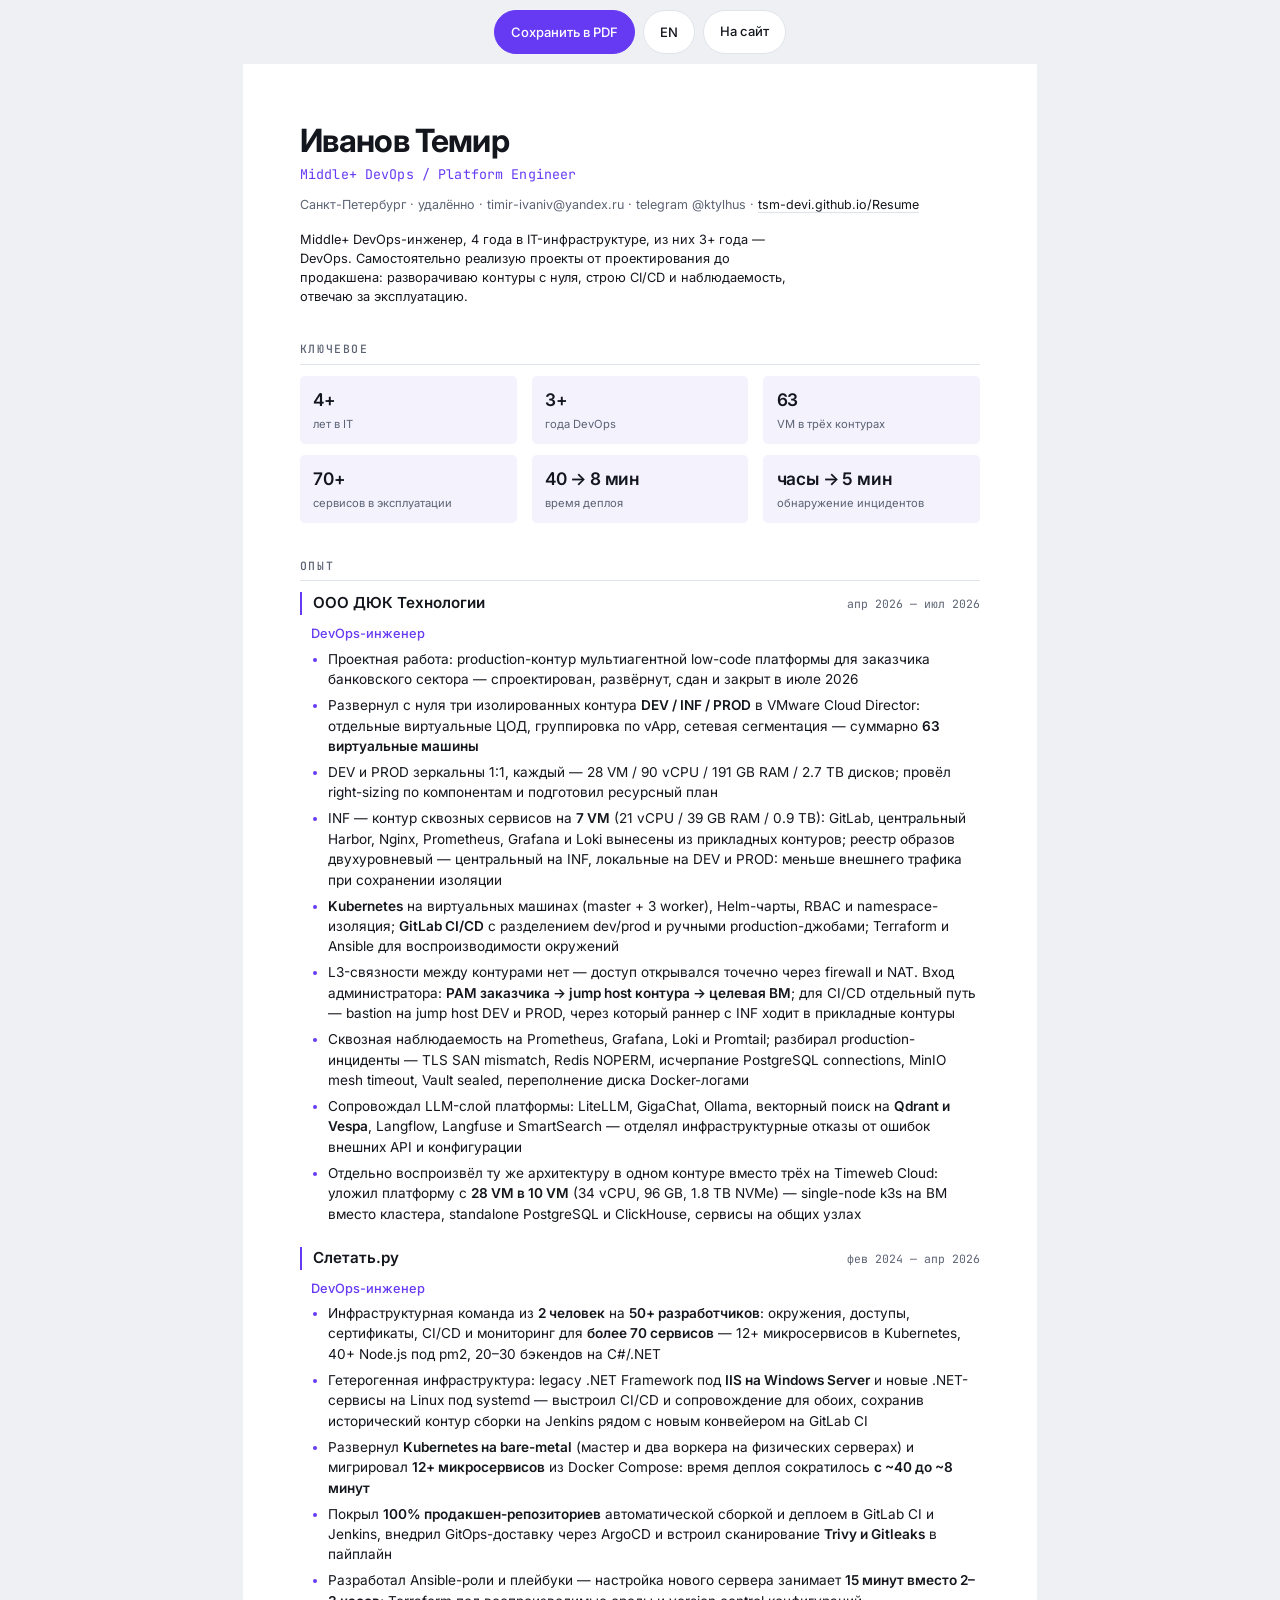
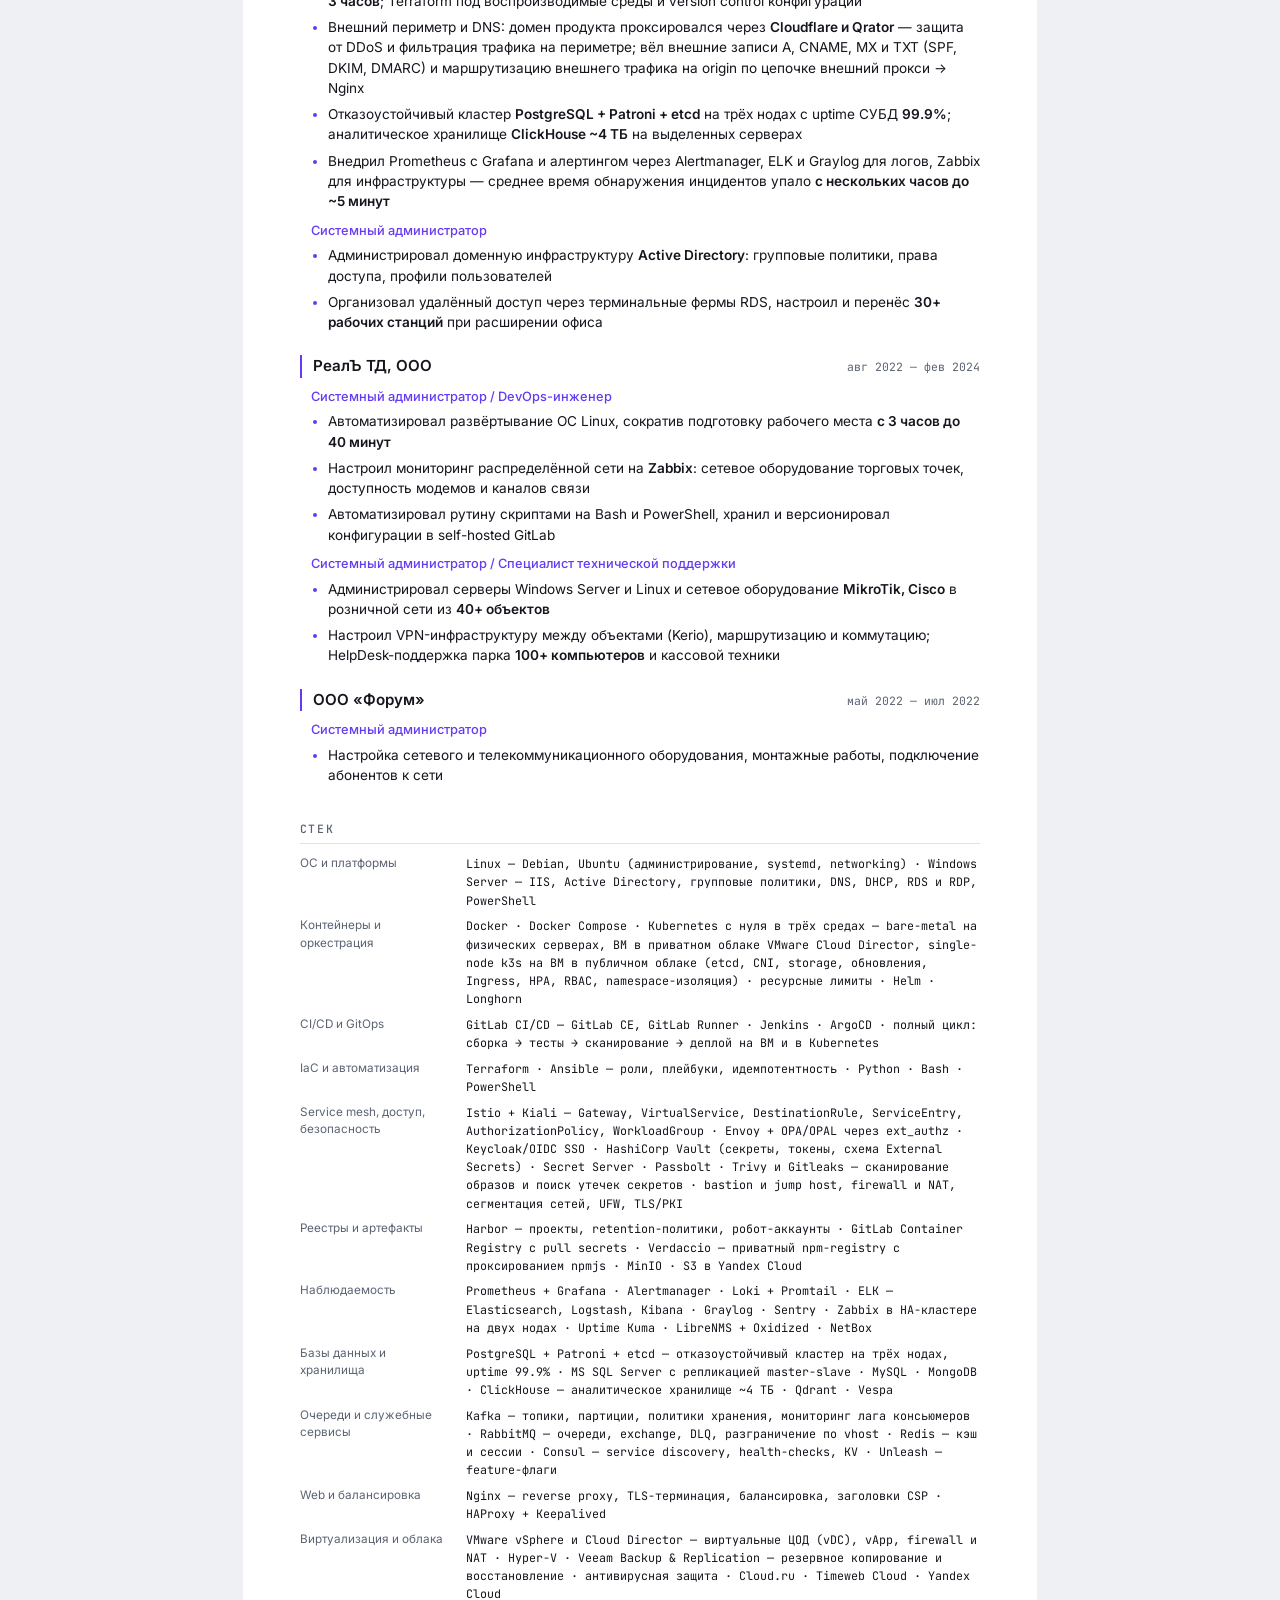
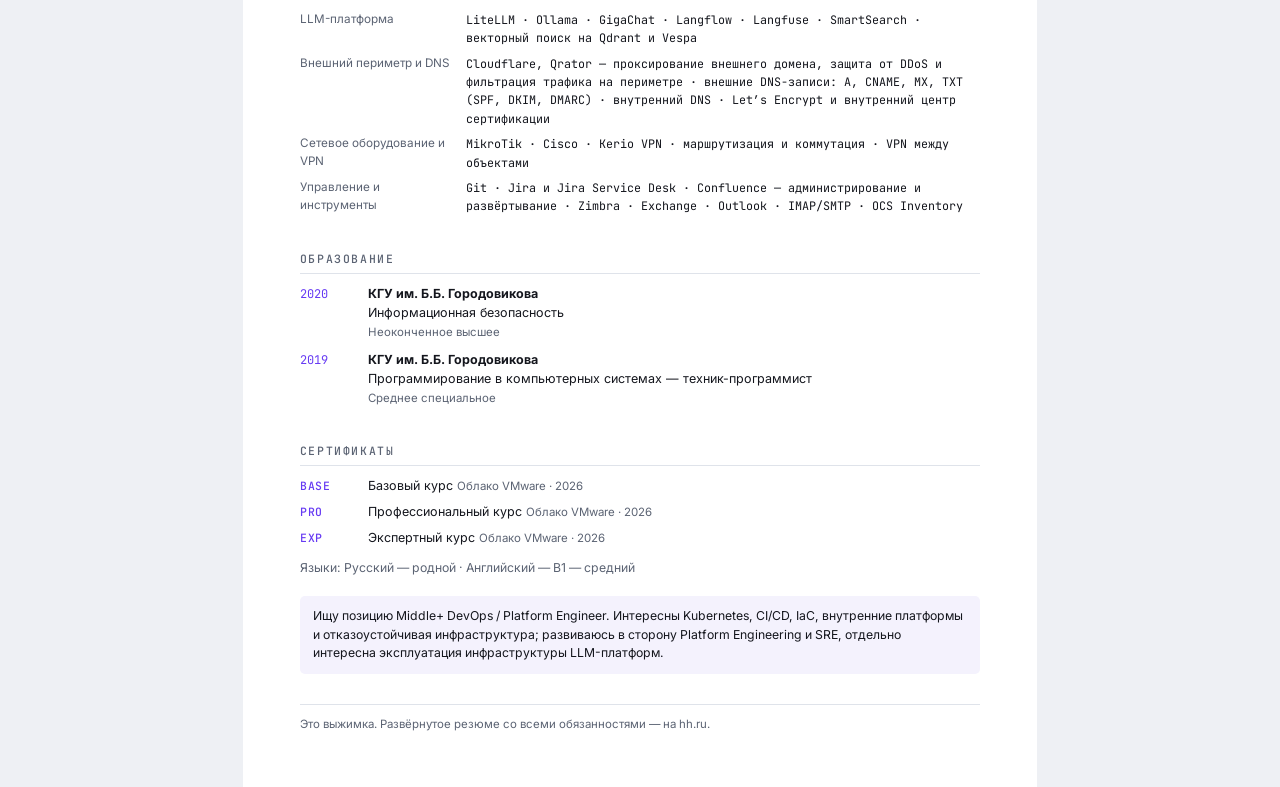
==== commit 18ef1a77: "F" ====
--- a/cv.html
+++ b/cv.html
@@ -90,7 +90,7 @@
     .per{font-size:7.8pt}
     .role{margin-top:1.2mm}
     .role-t{font-size:8.6pt;margin-bottom:.9mm}
-    .role li{margin-bottom:.6mm}
+    .role li{margin-bottom:.48mm}
     .srow{margin-bottom:.42mm}
     .sk{flex-basis:29mm;font-size:7.1pt}
     .sv{font-size:6.9pt;line-height:1.32}
@@ -118,7 +118,7 @@
 
 <main class="sheet">
   <h1><span data-lang="ru">Иванов Темир</span><span data-lang="en">Ivanov Temir</span></h1>
-  <div class="role-line">Middle+ DevOps / Platform Engineer &middot; SRE</div>
+  <div class="role-line">Middle+ DevOps / Platform Engineer</div>
   <div class="meta">
     <span data-lang="ru">Санкт-Петербург · удалённо</span><span data-lang="en">Saint Petersburg · remote</span> &middot; timir-ivaniv@yandex.ru &middot; telegram @ktylhus
     &middot; <a href="https://tsm-devi.github.io/Resume/">tsm-devi.github.io/Resume</a>
@@ -148,6 +148,7 @@
         <li><span data-lang="ru">Проектная работа: production-контур мультиагентной low-code платформы для заказчика банковского сектора — спроектирован, развёрнут, сдан и закрыт в июле 2026</span><span data-lang="en">Project work: the production environment of a multi-agent low-code platform for a banking-sector client — designed, deployed, handed over and closed in July 2026</span></li>
         <li><span data-lang="ru">Развернул с нуля три изолированных контура <strong>DEV / INF / PROD</strong> в VMware Cloud Director: отдельные виртуальные ЦОД, группировка по vApp, сетевая сегментация — суммарно <strong>63 виртуальные машины</strong></span><span data-lang="en">Built three isolated <strong>DEV / INF / PROD</strong> environments from scratch in VMware Cloud Director: separate virtual data centres, vApp grouping, network segmentation — <strong>63 virtual machines</strong> in total</span></li>
         <li><span data-lang="ru">DEV и PROD зеркальны 1:1, каждый — 28 VM / 90 vCPU / 191 GB RAM / 2.7 TB дисков; провёл right-sizing по компонентам и подготовил ресурсный план</span><span data-lang="en">DEV and PROD mirror each other 1:1, each 28 VMs / 90 vCPU / 191 GB RAM / 2.7 TB of disk; I right-sized the components and prepared the resource plan</span></li>
+        <li><span data-lang="ru">INF — контур сквозных сервисов на <strong>7 VM</strong> (21 vCPU / 39 GB RAM / 0.9 TB): GitLab, центральный Harbor, Nginx, Prometheus, Grafana и Loki вынесены из прикладных контуров; реестр образов двухуровневый — центральный на INF, локальные на DEV и PROD: меньше внешнего трафика при сохранении изоляции</span><span data-lang="en">INF is the shared-services environment on <strong>7 VMs</strong> (21 vCPU / 39 GB RAM / 0.9 TB): GitLab, the central Harbor, Nginx, Prometheus, Grafana and Loki moved out of the application environments; the image registry is two-tier — central on INF, local ones on DEV and PROD: less external traffic while isolation holds</span></li>
         <li><span data-lang="ru"><strong>Kubernetes</strong> на виртуальных машинах (master + 3 worker), Helm-чарты, RBAC и namespace-изоляция; <strong>GitLab CI/CD</strong> с разделением dev/prod и ручными production-джобами; Terraform и Ansible для воспроизводимости окружений</span><span data-lang="en"><strong>Kubernetes</strong> on virtual machines (master + 3 workers), Helm charts, RBAC and namespace isolation; <strong>GitLab CI/CD</strong> with dev/prod separation and manual production jobs; Terraform and Ansible for reproducible environments</span></li>
         <li><span data-lang="ru">L3-связности между контурами нет — доступ открывался точечно через firewall и NAT. Вход администратора: <strong>PAM заказчика → jump host контура → целевая ВМ</strong>; для CI/CD отдельный путь — bastion на jump host DEV и PROD, через который раннер с INF ходит в прикладные контуры</span><span data-lang="en">There is no L3 connectivity between environments — access was opened per service through firewall and NAT. Admin path: <strong>the client’s PAM → the environment’s jump host → the target VM</strong>; CI/CD has its own route through a bastion on the DEV and PROD jump hosts, which the INF runner uses to reach them</span></li>
         <li><span data-lang="ru">Сквозная наблюдаемость на Prometheus, Grafana, Loki и Promtail; разбирал production-инциденты — TLS SAN mismatch, Redis NOPERM, исчерпание PostgreSQL connections, MinIO mesh timeout, Vault sealed, переполнение диска Docker-логами</span><span data-lang="en">End-to-end observability on Prometheus, Grafana, Loki and Promtail; handled production incidents — TLS SAN mismatch, Redis NOPERM, PostgreSQL connection exhaustion, MinIO mesh timeout, Vault sealed, disks filled by Docker logs</span></li>
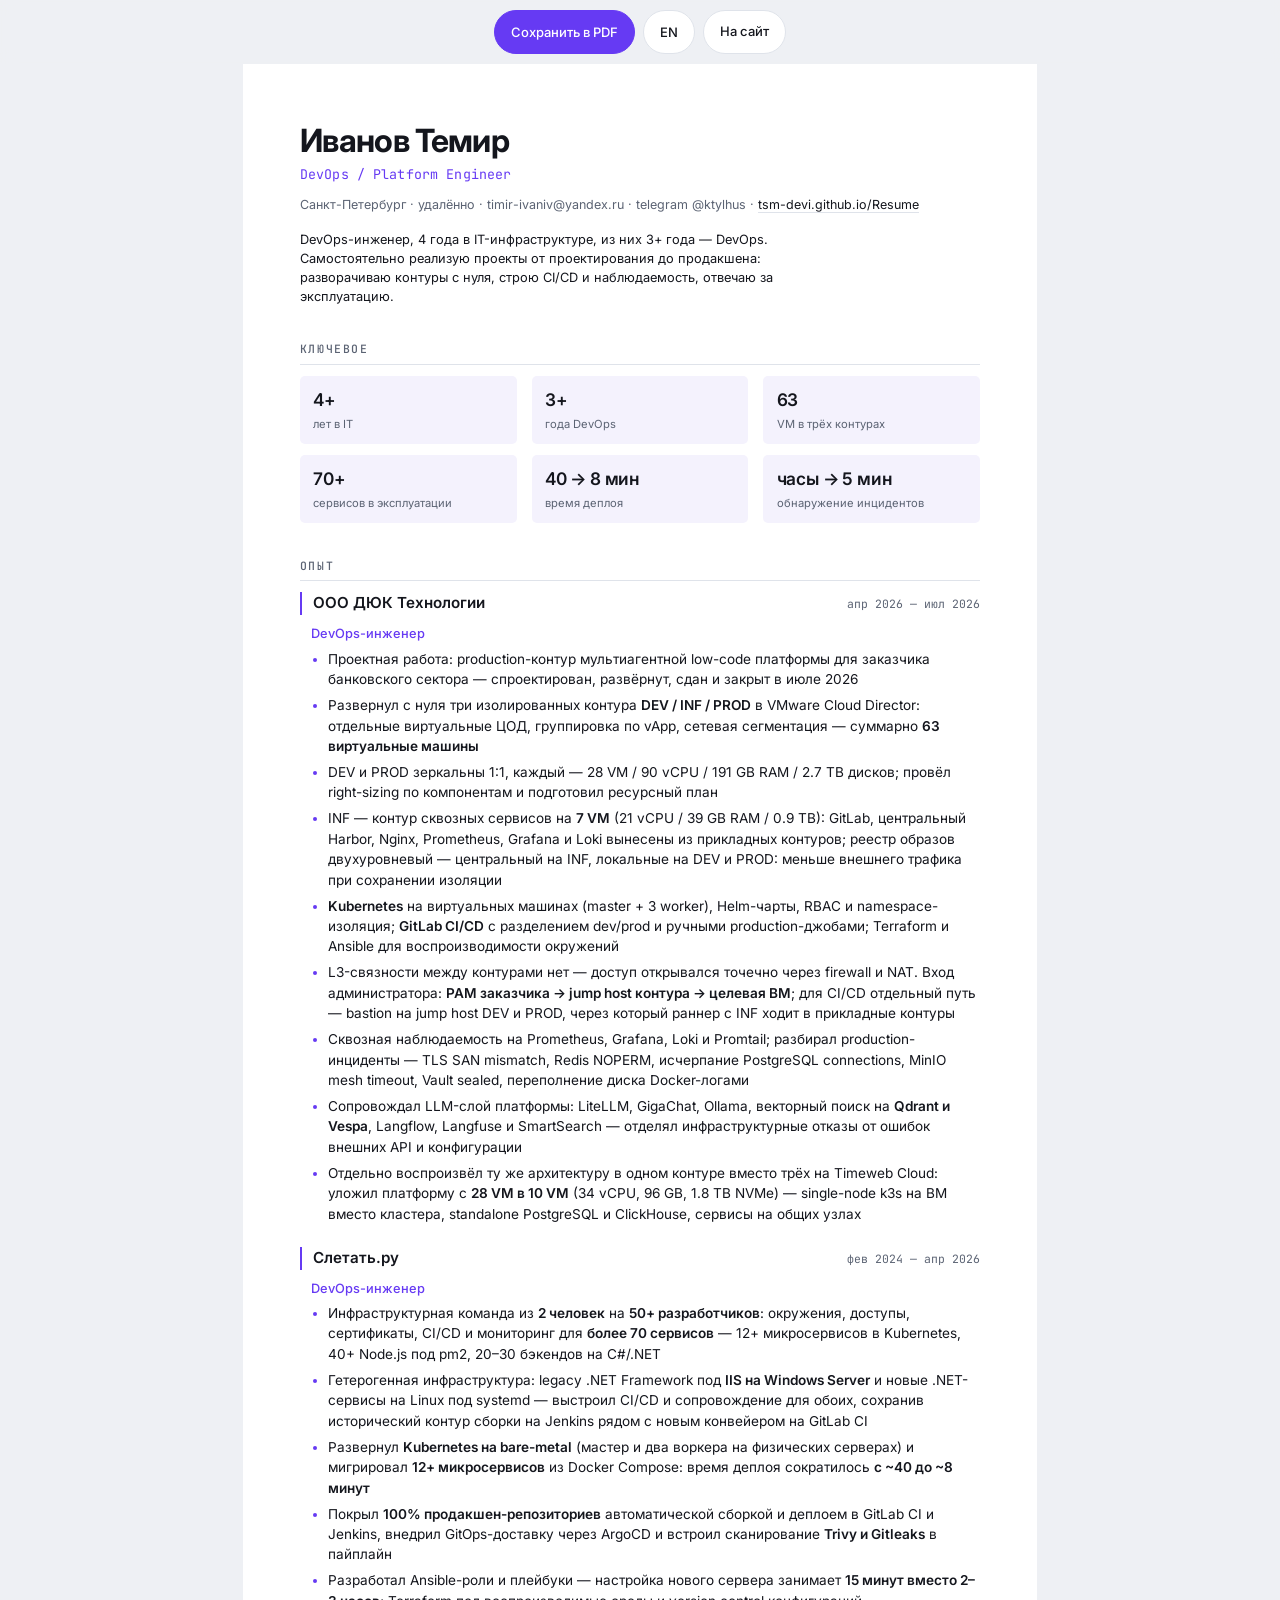
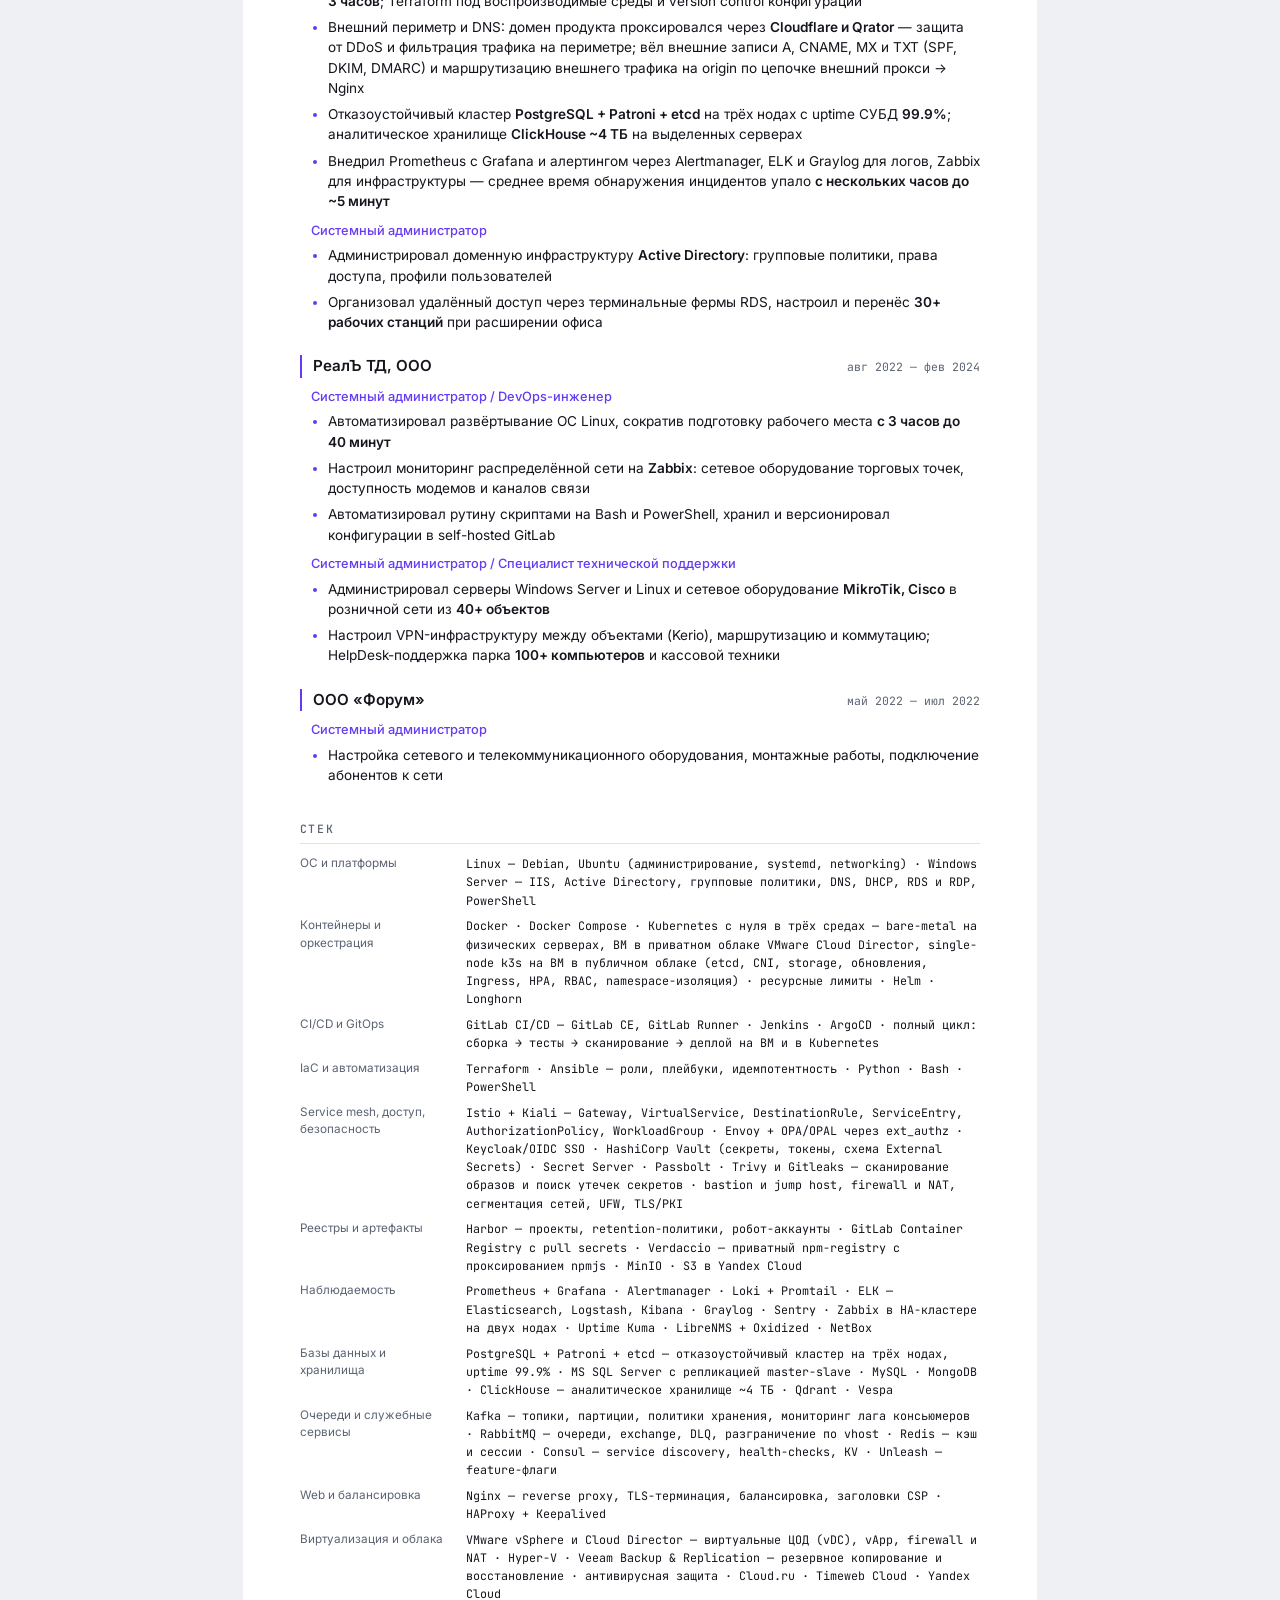
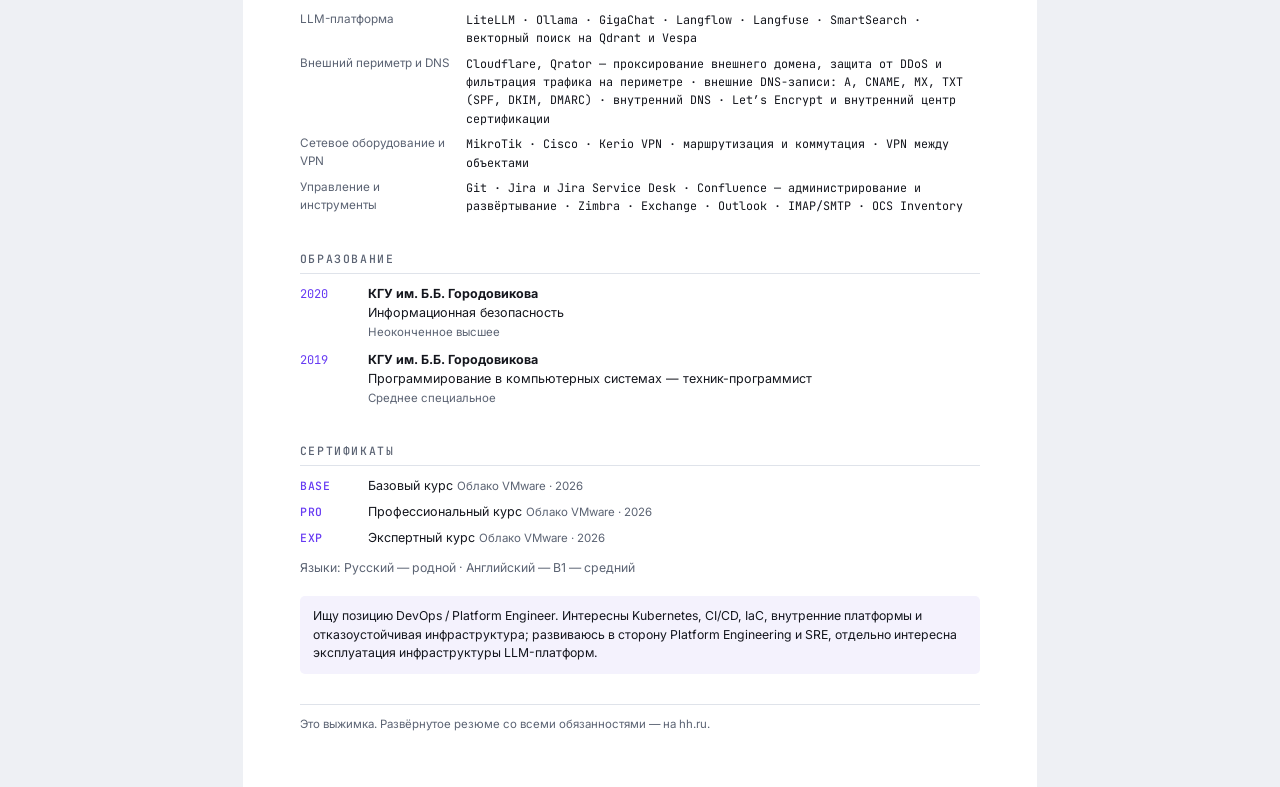
==== commit 3aa9df29: "Gf" ====
--- a/cv.html
+++ b/cv.html
@@ -2,7 +2,7 @@
 <html lang="ru" id="root">
 <head>
 <meta charset="utf-8">
-<title>Иванов Темир — Middle+ DevOps-инженер</title>
+<title>Иванов Темир — DevOps-инженер</title>
 <meta name="viewport" content="width=device-width, initial-scale=1">
 <meta name="robots" content="noindex">
 <link rel="icon" href="favicon-32.png">
@@ -118,13 +118,13 @@
 
 <main class="sheet">
   <h1><span data-lang="ru">Иванов Темир</span><span data-lang="en">Ivanov Temir</span></h1>
-  <div class="role-line">Middle+ DevOps / Platform Engineer</div>
+  <div class="role-line">DevOps / Platform Engineer</div>
   <div class="meta">
     <span data-lang="ru">Санкт-Петербург · удалённо</span><span data-lang="en">Saint Petersburg · remote</span> &middot; timir-ivaniv@yandex.ru &middot; telegram @ktylhus
     &middot; <a href="https://tsm-devi.github.io/Resume/">tsm-devi.github.io/Resume</a>
   </div>
 
-  <p class="about"><span data-lang="ru">Middle+ DevOps-инженер, 4 года в IT-инфраструктуре, из них 3+ года — DevOps. Самостоятельно реализую проекты от проектирования до продакшена: разворачиваю контуры с нуля, строю CI/CD и наблюдаемость, отвечаю за эксплуатацию.</span><span data-lang="en">Middle+ DevOps engineer, 4 years in IT infrastructure, 3+ of them in DevOps. I deliver projects end to end — building environments from scratch, setting up CI/CD and observability, and owning them in production.</span></p>
+  <p class="about"><span data-lang="ru">DevOps-инженер, 4 года в IT-инфраструктуре, из них 3+ года — DevOps. Самостоятельно реализую проекты от проектирования до продакшена: разворачиваю контуры с нуля, строю CI/CD и наблюдаемость, отвечаю за эксплуатацию.</span><span data-lang="en">DevOps engineer, 4 years in IT infrastructure, 3+ of them in DevOps. I deliver projects end to end — building environments from scratch, setting up CI/CD and observability, and owning them in production.</span></p>
 
   <h2><span data-lang="ru">Ключевое</span><span data-lang="en">Key figures</span></h2>
   <div class="facts">
@@ -259,7 +259,7 @@
       </div>
   <div class="langs"><span data-lang="ru">Языки</span><span data-lang="en">Languages</span>: <span data-lang="ru">Русский</span><span data-lang="en">Russian</span> — <span data-lang="ru">родной</span><span data-lang="en">native</span> &middot; <span data-lang="ru">Английский</span><span data-lang="en">English</span> — <span data-lang="ru">B1 — средний</span><span data-lang="en">B1 — intermediate</span></div>
 
-  <p class="goal"><span data-lang="ru">Ищу позицию Middle+ DevOps / Platform Engineer. Интересны Kubernetes, CI/CD, IaC, внутренние платформы и отказоустойчивая инфраструктура; развиваюсь в сторону Platform Engineering и SRE, отдельно интересна эксплуатация инфраструктуры LLM-платформ.</span><span data-lang="en">Looking for a Middle+ DevOps / Platform Engineer role. Interested in Kubernetes, CI/CD, IaC, internal platforms and fault-tolerant infrastructure; growing towards Platform Engineering and SRE, with a particular interest in running LLM-platform infrastructure.</span></p>
+  <p class="goal"><span data-lang="ru">Ищу позицию DevOps / Platform Engineer. Интересны Kubernetes, CI/CD, IaC, внутренние платформы и отказоустойчивая инфраструктура; развиваюсь в сторону Platform Engineering и SRE, отдельно интересна эксплуатация инфраструктуры LLM-платформ.</span><span data-lang="en">Looking for a DevOps / Platform Engineer role. Interested in Kubernetes, CI/CD, IaC, internal platforms and fault-tolerant infrastructure; growing towards Platform Engineering and SRE, with a particular interest in running LLM-platform infrastructure.</span></p>
 
   <div class="foot"><span data-lang="ru">Это выжимка. Развёрнутое резюме со всеми обязанностями — на hh.ru.</span><span data-lang="en">This is a summary. The full resume with every responsibility is on hh.ru.</span></div>
 </main>
@@ -272,8 +272,8 @@
     root.lang = l;
     document.getElementById('lang').textContent = l === 'en' ? 'RU' : 'EN';
     document.title = l === 'en'
-      ? 'Ivanov Temir \u2014 Middle+ DevOps Engineer'
-      : '\u0418\u0432\u0430\u043d\u043e\u0432 \u0422\u0435\u043c\u0438\u0440 \u2014 Middle+ DevOps-\u0438\u043d\u0436\u0435\u043d\u0435\u0440';
+      ? 'Ivanov Temir \u2014 DevOps Engineer'
+      : '\u0418\u0432\u0430\u043d\u043e\u0432 \u0422\u0435\u043c\u0438\u0440 \u2014 DevOps-\u0438\u043d\u0436\u0435\u043d\u0435\u0440';
   }
   var q = new URLSearchParams(location.search).get('lang');
   var cur = q === 'en' ? 'en' : 'ru';
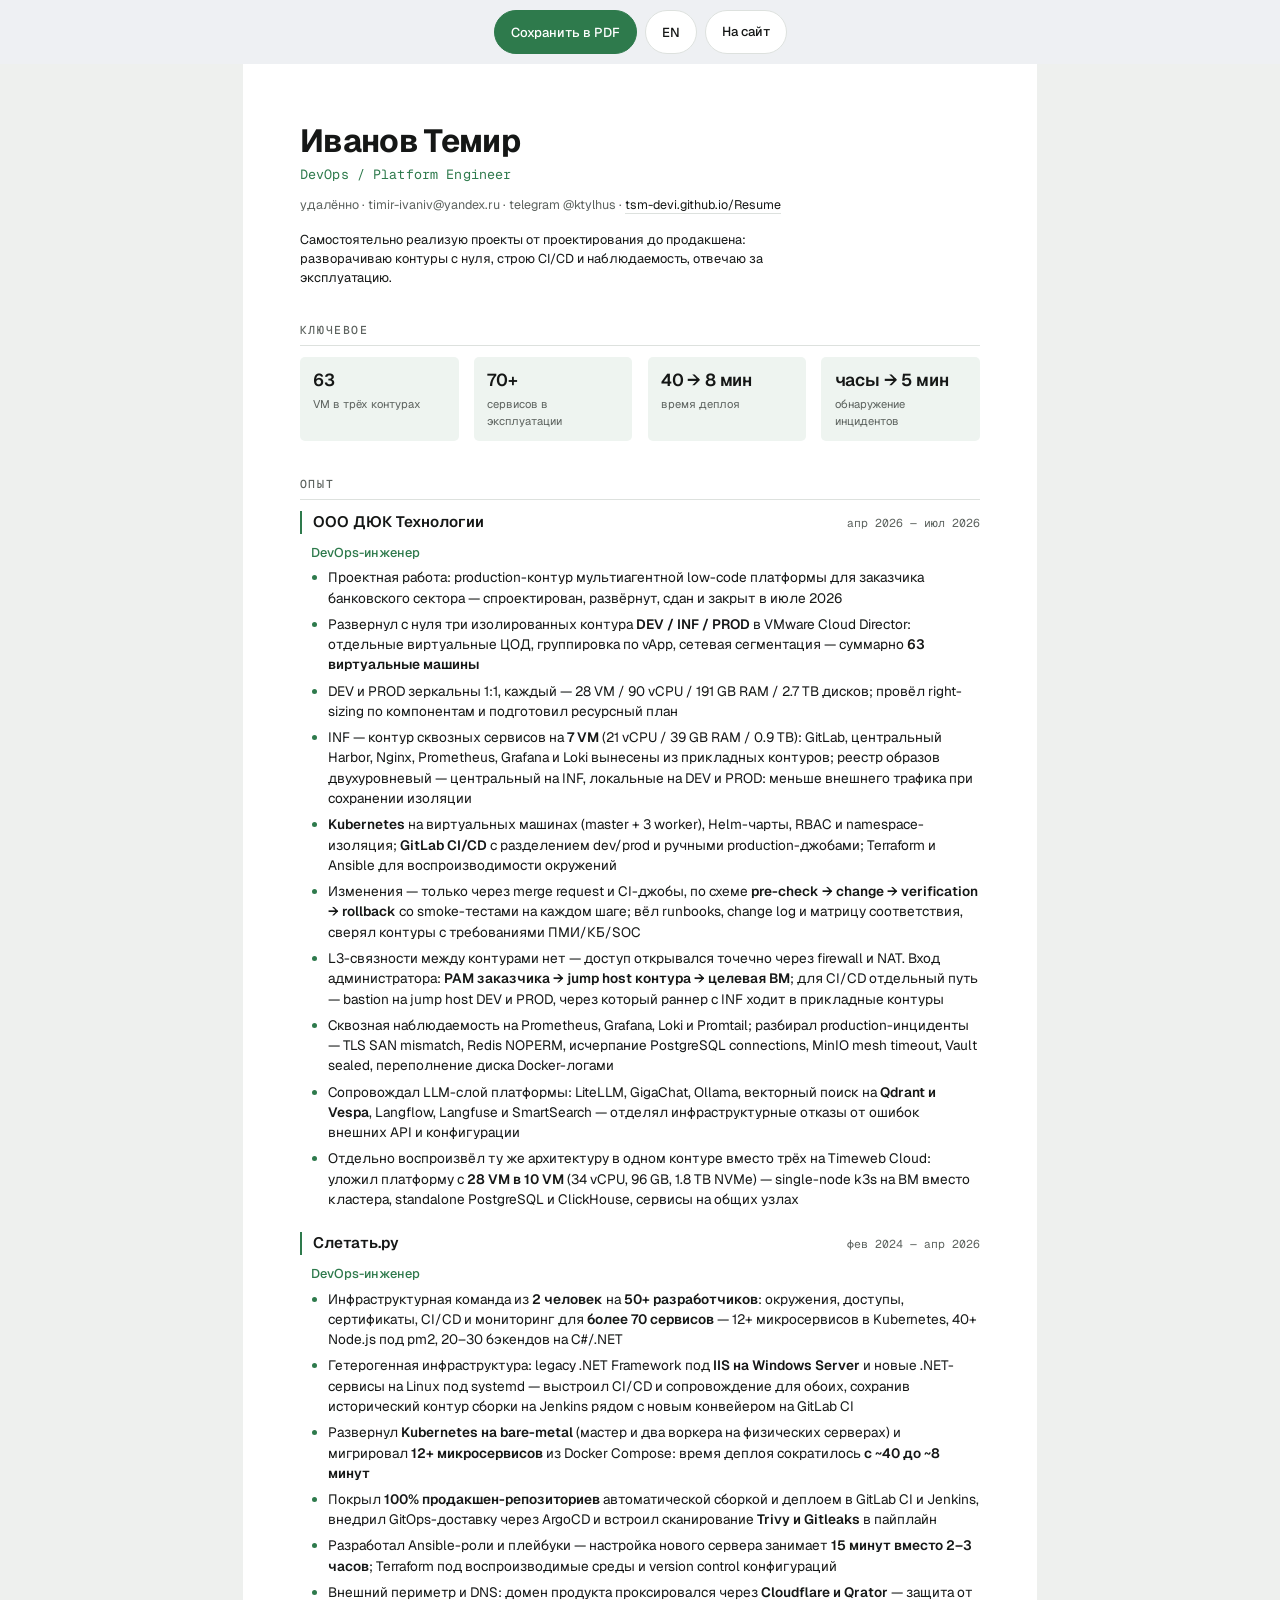
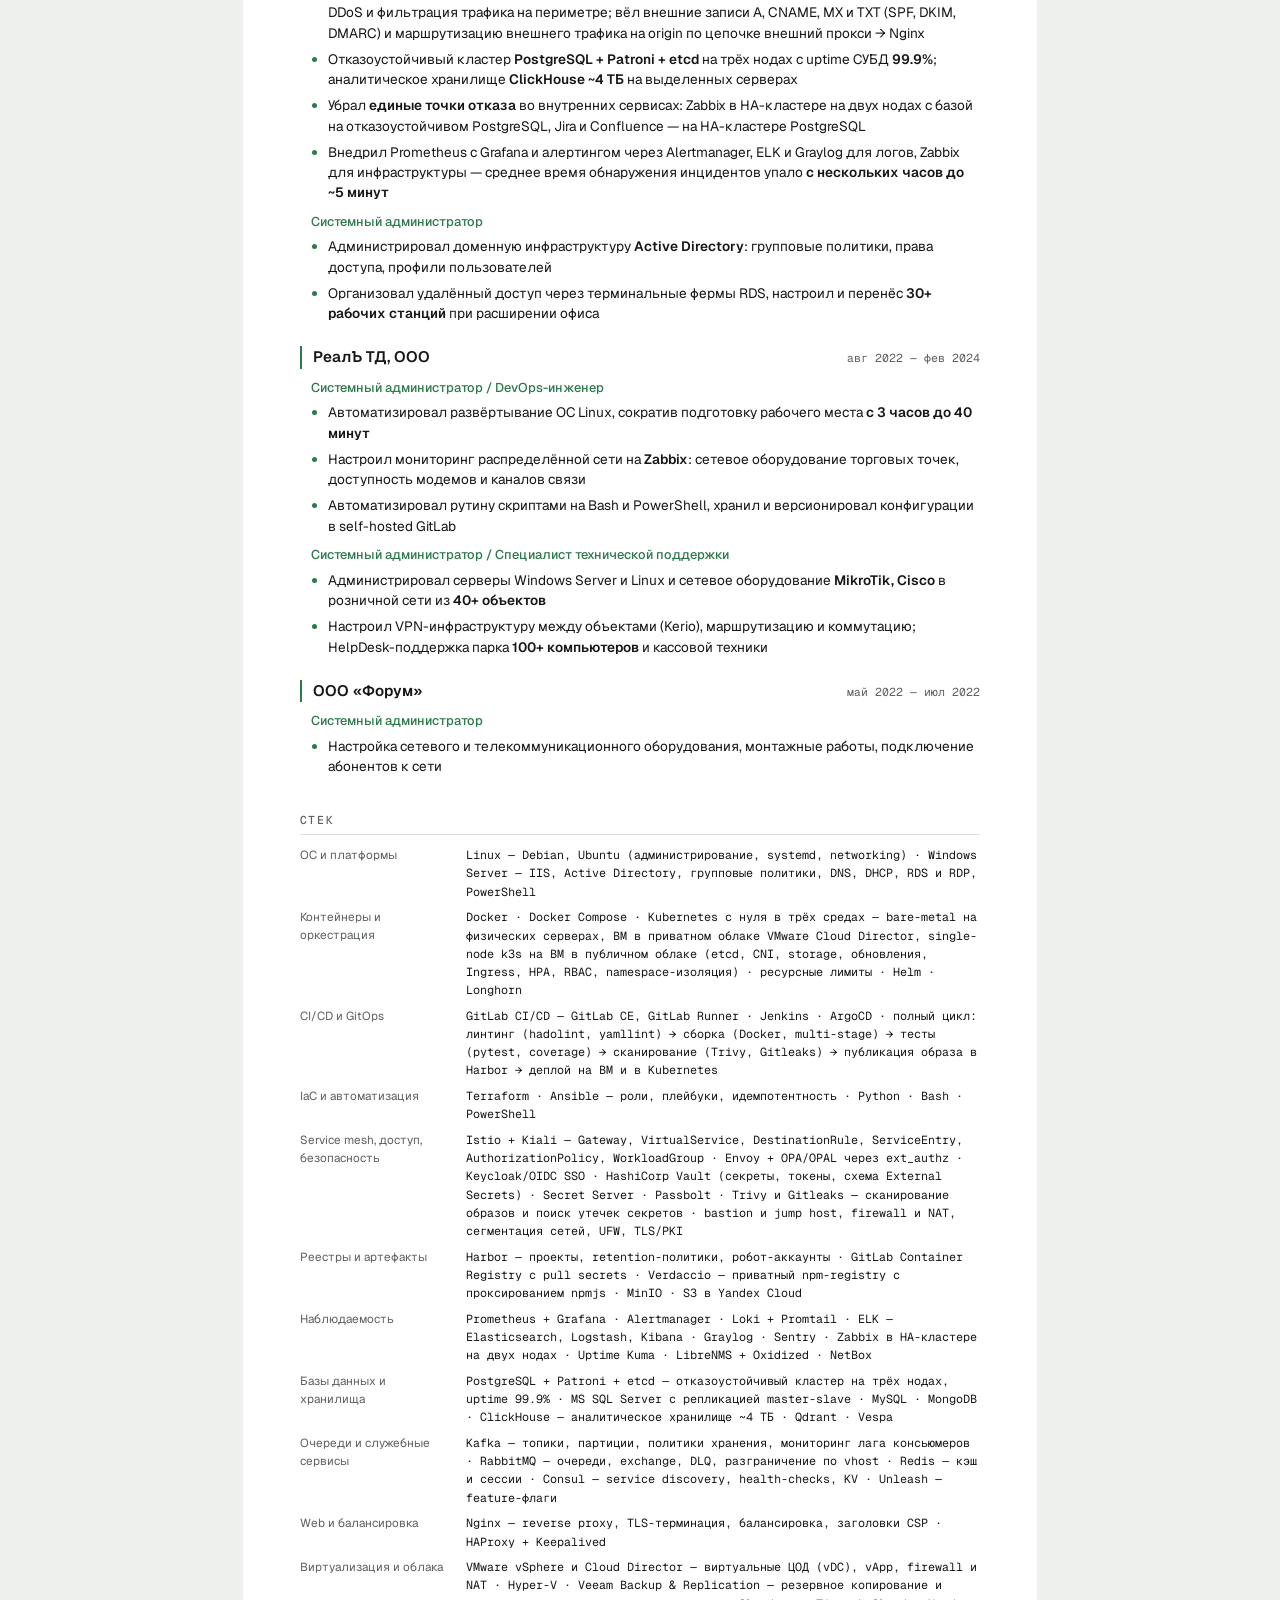
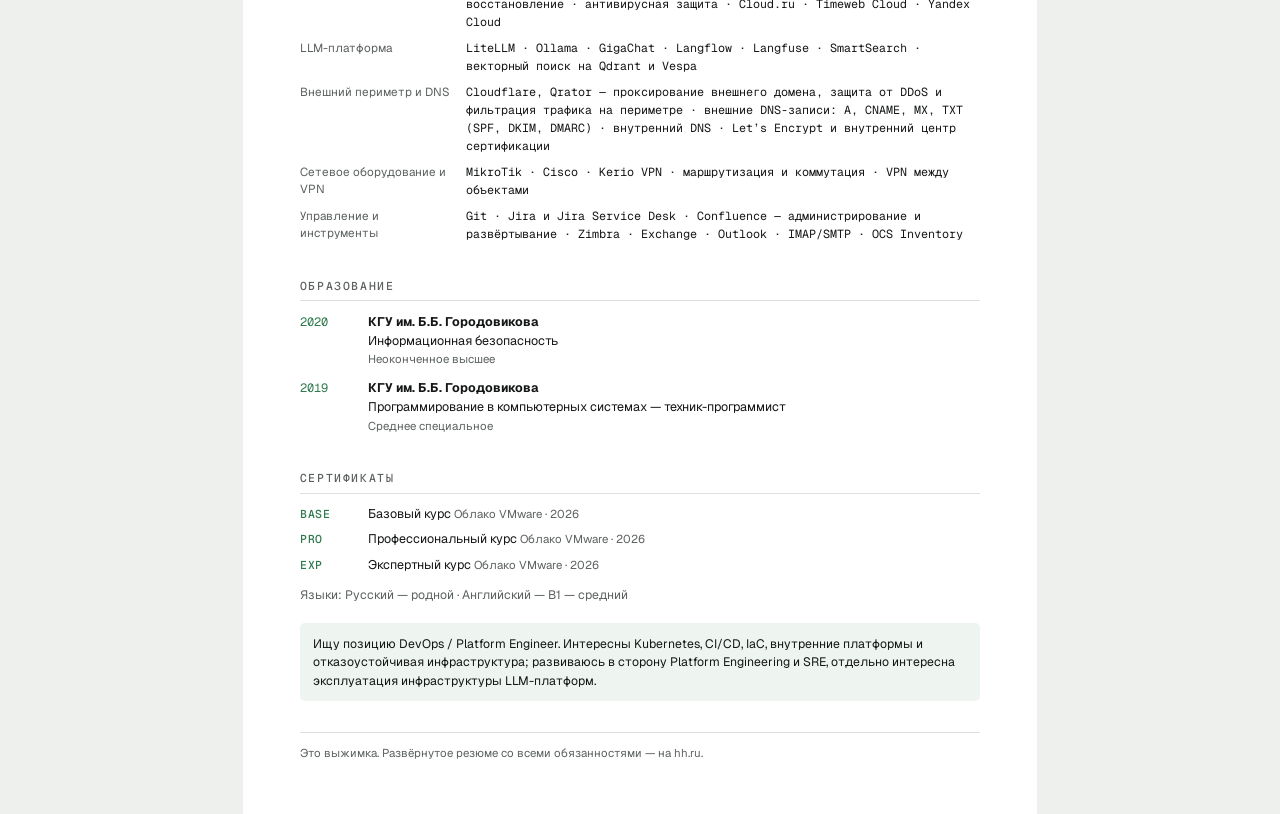
==== commit 0067da99: "Сайт-резюме DevOps-инженера" ====
--- a/cv.html
+++ b/cv.html
@@ -8,50 +8,50 @@
 <link rel="icon" href="favicon-32.png">
 <link rel="preconnect" href="https://fonts.googleapis.com">
 <link rel="preconnect" href="https://fonts.gstatic.com" crossorigin>
-<link rel="stylesheet" href="https://fonts.googleapis.com/css2?family=Inter:wght@400;500;600;700&family=JetBrains+Mono:wght@400;500&display=swap">
+<link rel="stylesheet" href="https://fonts.googleapis.com/css2?family=Geist:wght@400;500;600;700&family=Geist+Mono:wght@400;500&display=swap">
 <style>
   :root {
-    --ink:#14161d; --mute:#5b6373; --line:#dfe3ea; --violet:#663af3; --wash:#f4f2fd;
-    --ui:'Inter',-apple-system,BlinkMacSystemFont,'Segoe UI',sans-serif;
-    --mono:'JetBrains Mono',ui-monospace,'SFMono-Regular',Consolas,monospace;
+    --ink:#151716; --mute:#5c625e; --line:#dde1de; --accent:#2e7a4c; --wash:#eef4f0;
+    --ui:'Geist',-apple-system,BlinkMacSystemFont,'Segoe UI',sans-serif;
+    --mono:'Geist Mono',ui-monospace,'SFMono-Regular',Consolas,monospace;
   }
   *{box-sizing:border-box}
-  body{margin:0;background:#eef0f4;color:var(--ink);font-family:var(--ui);
+  body{margin:0;background:#eef0ee;color:var(--ink);font-family:var(--ui);
        font-size:10.2pt;line-height:1.5;-webkit-font-smoothing:antialiased}
   .sheet{max-width:210mm;margin:0 auto;background:#fff;padding:16mm 15mm 14mm}
   h1{font-size:24pt;line-height:1.08;margin:0;letter-spacing:-.02em;font-weight:700}
-  .role-line{font-family:var(--mono);font-size:10pt;color:var(--violet);
+  .role-line{font-family:var(--mono);font-size:10pt;color:var(--accent);
              margin:.35rem 0 0;letter-spacing:.01em}
   .meta{margin-top:.7rem;font-size:9.4pt;color:var(--mute)}
   .meta a{color:var(--ink);text-decoration:none;border-bottom:1px solid var(--line)}
   h2{font-family:var(--mono);font-size:8.6pt;letter-spacing:.14em;text-transform:uppercase;
      color:var(--mute);margin:9mm 0 3mm;padding-bottom:1.6mm;border-bottom:1px solid var(--line);
      font-weight:500}
-  .facts{display:grid;grid-template-columns:repeat(3,1fr);gap:3mm 4mm}
+  .facts{display:grid;grid-template-columns:repeat(auto-fit,minmax(38mm,1fr));gap:3mm 4mm}
   .fact{background:var(--wash);border-radius:5px;padding:3mm 3.5mm}
   .fact b{display:block;font-size:13pt;font-weight:600;letter-spacing:-.01em}
   .fact i{display:block;font-style:normal;font-size:8.4pt;color:var(--mute);margin-top:.6mm}
   .job{margin-bottom:6mm;break-inside:avoid}
   .job-h{display:flex;justify-content:space-between;align-items:baseline;gap:6mm;
-         border-left:2px solid var(--violet);padding-left:3mm}
+         border-left:2px solid var(--accent);padding-left:3mm}
   .job-h h3{margin:0;font-size:11.4pt;font-weight:600}
   .per{font-family:var(--mono);font-size:8.6pt;color:var(--mute);white-space:nowrap}
   .role{padding-left:3mm;margin-top:2.4mm}
-  .role-t{font-size:9.6pt;font-weight:500;color:var(--violet);margin-bottom:1.4mm}
+  .role-t{font-size:9.6pt;font-weight:500;color:var(--accent);margin-bottom:1.4mm}
   .role ul{margin:0;padding-left:4.4mm}
   .role li{margin-bottom:1.5mm}
-  .role li::marker{color:var(--violet)}
+  .role li::marker{color:var(--accent)}
   strong{font-weight:600}
   .srow{display:flex;gap:4mm;margin-bottom:2mm;break-inside:avoid}
   .sk{flex:0 0 40mm;font-size:8.8pt;color:var(--mute)}
   .sv{flex:1;font-family:var(--mono);font-size:8.8pt;line-height:1.55}
   .erow{display:flex;gap:4mm;margin-bottom:2.6mm;break-inside:avoid}
-  .eyr{flex:0 0 14mm;font-family:var(--mono);font-size:9pt;color:var(--violet)}
+  .eyr{flex:0 0 14mm;font-family:var(--mono);font-size:9pt;color:var(--accent)}
   .ebody{font-size:9.4pt}
   .ebody i{font-style:normal;color:var(--mute);font-size:8.6pt}
   .crow{display:flex;gap:4mm;align-items:baseline;margin-bottom:1.8mm;break-inside:avoid}
   .cbadge{flex:0 0 14mm;font-family:var(--mono);font-size:8.6pt;font-weight:500;
-          color:var(--violet);letter-spacing:.06em}
+          color:var(--accent);letter-spacing:.06em}
   .cbody{font-size:9.4pt}
   .cissuer{color:var(--mute);font-size:8.6pt}
   .langs{margin-top:3mm;font-size:9.2pt;color:var(--mute)}
@@ -67,21 +67,20 @@
        padding:9px 16px;min-height:44px;display:inline-flex;align-items:center;
        border-radius:999px;border:1px solid var(--line);background:#fff;color:var(--ink);
        cursor:pointer;text-decoration:none}
-  .bar button.primary{background:var(--violet);border-color:var(--violet);color:#fff}
+  .bar button.primary{background:var(--accent);border-color:var(--accent);color:#fff}
   html:not(.lang-en) [data-lang="en"]{display:none}
   html.lang-en [data-lang="ru"]{display:none}
-  /* Цель — два листа A4. На исходных интервалах выжимка занимала три:
-     плотность важнее воздуха, когда резюме читают по диагонали. */
+  /* Цель — два листа A4: интервалы подобраны под это. */
   @media print{
     @page{size:A4;margin:11mm}
-    body{background:#fff;font-size:8.5pt;line-height:1.34}
+    body{background:#fff;font-size:8.5pt;line-height:1.31}
     .sheet{max-width:none;padding:0;margin:0}
     .bar{display:none}
     h1{font-size:17pt}
     .role-line{font-size:8.6pt}
     .meta{margin-top:.3rem;font-size:8pt}
     h2{margin:2.9mm 0 1.2mm;font-size:7.4pt;padding-bottom:.9mm}
-    .facts{grid-template-columns:repeat(6,1fr);gap:1.4mm}
+    .facts{grid-template-columns:repeat(4,1fr);gap:1.4mm}
     .fact{padding:1.6mm 2mm}
     .fact b{font-size:9.6pt}
     .fact i{font-size:6.9pt}
@@ -90,7 +89,7 @@
     .per{font-size:7.8pt}
     .role{margin-top:1.2mm}
     .role-t{font-size:8.6pt;margin-bottom:.9mm}
-    .role li{margin-bottom:.48mm}
+    .role li{margin-bottom:.4mm}
     .srow{margin-bottom:.42mm}
     .sk{flex-basis:29mm;font-size:7.1pt}
     .sv{font-size:6.9pt;line-height:1.32}
@@ -120,20 +119,18 @@
   <h1><span data-lang="ru">Иванов Темир</span><span data-lang="en">Ivanov Temir</span></h1>
   <div class="role-line">DevOps / Platform Engineer</div>
   <div class="meta">
-    <span data-lang="ru">Санкт-Петербург · удалённо</span><span data-lang="en">Saint Petersburg · remote</span> &middot; timir-ivaniv@yandex.ru &middot; telegram @ktylhus
+    <span data-lang="ru">удалённо</span><span data-lang="en">remote</span> &middot; timir-ivaniv@yandex.ru &middot; telegram @ktylhus
     &middot; <a href="https://tsm-devi.github.io/Resume/">tsm-devi.github.io/Resume</a>
   </div>
 
-  <p class="about"><span data-lang="ru">DevOps-инженер, 4 года в IT-инфраструктуре, из них 3+ года — DevOps. Самостоятельно реализую проекты от проектирования до продакшена: разворачиваю контуры с нуля, строю CI/CD и наблюдаемость, отвечаю за эксплуатацию.</span><span data-lang="en">DevOps engineer, 4 years in IT infrastructure, 3+ of them in DevOps. I deliver projects end to end — building environments from scratch, setting up CI/CD and observability, and owning them in production.</span></p>
+  <p class="about"><span data-lang="ru">Самостоятельно реализую проекты от проектирования до продакшена: разворачиваю контуры с нуля, строю CI/CD и наблюдаемость, отвечаю за эксплуатацию.</span><span data-lang="en">I deliver projects end to end — building environments from scratch, setting up CI/CD and observability, and owning them in production.</span></p>
 
   <h2><span data-lang="ru">Ключевое</span><span data-lang="en">Key figures</span></h2>
   <div class="facts">
-      <div class="fact"><b>4+</b><i data-lang="ru">лет в IT</i><i data-lang="en">years in IT</i></div>
-      <div class="fact"><b>3+</b><i data-lang="ru">года DevOps</i><i data-lang="en">years in DevOps</i></div>
-      <div class="fact"><b>63</b><i data-lang="ru">VM в трёх контурах</i><i data-lang="en">VMs across three environments</i></div>
-      <div class="fact"><b>70+</b><i data-lang="ru">сервисов в эксплуатации</i><i data-lang="en">services in operation</i></div>
-      <div class="fact"><b>40 → 8 мин</b><i data-lang="ru">время деплоя</i><i data-lang="en">deploy time</i></div>
-      <div class="fact"><b>часы → 5 мин</b><i data-lang="ru">обнаружение инцидентов</i><i data-lang="en">incident detection</i></div>
+      <div class="fact"><b><span data-lang="ru">63</span><span data-lang="en">63</span></b><i data-lang="ru">VM в трёх контурах</i><i data-lang="en">VMs across three environments</i></div>
+      <div class="fact"><b><span data-lang="ru">70+</span><span data-lang="en">70+</span></b><i data-lang="ru">сервисов в эксплуатации</i><i data-lang="en">services in operation</i></div>
+      <div class="fact"><b><span data-lang="ru">40 → 8 мин</span><span data-lang="en">40 → 8 min</span></b><i data-lang="ru">время деплоя</i><i data-lang="en">deploy time</i></div>
+      <div class="fact"><b><span data-lang="ru">часы → 5 мин</span><span data-lang="en">hours → 5 min</span></b><i data-lang="ru">обнаружение инцидентов</i><i data-lang="en">incident detection</i></div>
   </div>
 
   <h2><span data-lang="ru">Опыт</span><span data-lang="en">Experience</span></h2>
@@ -150,6 +147,7 @@
         <li><span data-lang="ru">DEV и PROD зеркальны 1:1, каждый — 28 VM / 90 vCPU / 191 GB RAM / 2.7 TB дисков; провёл right-sizing по компонентам и подготовил ресурсный план</span><span data-lang="en">DEV and PROD mirror each other 1:1, each 28 VMs / 90 vCPU / 191 GB RAM / 2.7 TB of disk; I right-sized the components and prepared the resource plan</span></li>
         <li><span data-lang="ru">INF — контур сквозных сервисов на <strong>7 VM</strong> (21 vCPU / 39 GB RAM / 0.9 TB): GitLab, центральный Harbor, Nginx, Prometheus, Grafana и Loki вынесены из прикладных контуров; реестр образов двухуровневый — центральный на INF, локальные на DEV и PROD: меньше внешнего трафика при сохранении изоляции</span><span data-lang="en">INF is the shared-services environment on <strong>7 VMs</strong> (21 vCPU / 39 GB RAM / 0.9 TB): GitLab, the central Harbor, Nginx, Prometheus, Grafana and Loki moved out of the application environments; the image registry is two-tier — central on INF, local ones on DEV and PROD: less external traffic while isolation holds</span></li>
         <li><span data-lang="ru"><strong>Kubernetes</strong> на виртуальных машинах (master + 3 worker), Helm-чарты, RBAC и namespace-изоляция; <strong>GitLab CI/CD</strong> с разделением dev/prod и ручными production-джобами; Terraform и Ansible для воспроизводимости окружений</span><span data-lang="en"><strong>Kubernetes</strong> on virtual machines (master + 3 workers), Helm charts, RBAC and namespace isolation; <strong>GitLab CI/CD</strong> with dev/prod separation and manual production jobs; Terraform and Ansible for reproducible environments</span></li>
+        <li><span data-lang="ru">Изменения — только через merge request и CI-джобы, по схеме <strong>pre-check → change → verification → rollback</strong> со smoke-тестами на каждом шаге; вёл runbooks, change log и матрицу соответствия, сверял контуры с требованиями ПМИ/КБ/SOC</span><span data-lang="en">Changes went only through merge requests and CI jobs, following <strong>pre-check → change → verification → rollback</strong> with smoke tests at every step; kept runbooks, a change log and a compliance matrix, checking the environments against the client’s acceptance, security and SOC requirements</span></li>
         <li><span data-lang="ru">L3-связности между контурами нет — доступ открывался точечно через firewall и NAT. Вход администратора: <strong>PAM заказчика → jump host контура → целевая ВМ</strong>; для CI/CD отдельный путь — bastion на jump host DEV и PROD, через который раннер с INF ходит в прикладные контуры</span><span data-lang="en">There is no L3 connectivity between environments — access was opened per service through firewall and NAT. Admin path: <strong>the client’s PAM → the environment’s jump host → the target VM</strong>; CI/CD has its own route through a bastion on the DEV and PROD jump hosts, which the INF runner uses to reach them</span></li>
         <li><span data-lang="ru">Сквозная наблюдаемость на Prometheus, Grafana, Loki и Promtail; разбирал production-инциденты — TLS SAN mismatch, Redis NOPERM, исчерпание PostgreSQL connections, MinIO mesh timeout, Vault sealed, переполнение диска Docker-логами</span><span data-lang="en">End-to-end observability on Prometheus, Grafana, Loki and Promtail; handled production incidents — TLS SAN mismatch, Redis NOPERM, PostgreSQL connection exhaustion, MinIO mesh timeout, Vault sealed, disks filled by Docker logs</span></li>
         <li><span data-lang="ru">Сопровождал LLM-слой платформы: LiteLLM, GigaChat, Ollama, векторный поиск на <strong>Qdrant и Vespa</strong>, Langflow, Langfuse и SmartSearch — отделял инфраструктурные отказы от ошибок внешних API и конфигурации</span><span data-lang="en">Operated the platform’s LLM layer: LiteLLM, GigaChat, Ollama, vector search on <strong>Qdrant and Vespa</strong>, Langflow, Langfuse and SmartSearch — separating infrastructure failures from external API and configuration errors</span></li>
@@ -172,6 +170,7 @@
         <li><span data-lang="ru">Разработал Ansible-роли и плейбуки — настройка нового сервера занимает <strong>15 минут вместо 2–3 часов</strong>; Terraform под воспроизводимые среды и version control конфигураций</span><span data-lang="en">Wrote Ansible roles and playbooks — a new server is set up in <strong>15 minutes instead of 2–3 hours</strong>; Terraform for reproducible environments and configuration version control</span></li>
         <li><span data-lang="ru">Внешний периметр и DNS: домен продукта проксировался через <strong>Cloudflare и Qrator</strong> — защита от DDoS и фильтрация трафика на периметре; вёл внешние записи A, CNAME, MX и TXT (SPF, DKIM, DMARC) и маршрутизацию внешнего трафика на origin по цепочке внешний прокси → Nginx</span><span data-lang="en">External perimeter and DNS: the product domain was proxied through <strong>Cloudflare and Qrator</strong> — DDoS protection and edge traffic filtering; I maintained the external A, CNAME, MX and TXT records (SPF, DKIM, DMARC) and the routing of external traffic to origin along the chain external proxy → Nginx</span></li>
         <li><span data-lang="ru">Отказоустойчивый кластер <strong>PostgreSQL + Patroni + etcd</strong> на трёх нодах с uptime СУБД <strong>99.9%</strong>; аналитическое хранилище <strong>ClickHouse ~4 ТБ</strong> на выделенных серверах</span><span data-lang="en">A fault-tolerant <strong>PostgreSQL + Patroni + etcd</strong> cluster on three nodes with <strong>99.9%</strong> database uptime; a <strong>ClickHouse</strong> analytics store of <strong>~4 TB</strong> on dedicated servers</span></li>
+        <li><span data-lang="ru">Убрал <strong>единые точки отказа</strong> во внутренних сервисах: Zabbix в HA-кластере на двух нодах с базой на отказоустойчивом PostgreSQL, Jira и Confluence — на HA-кластере PostgreSQL</span><span data-lang="en">Removed <strong>single points of failure</strong> in internal services: Zabbix as a two-node HA cluster on fault-tolerant PostgreSQL, Jira and Confluence on the HA PostgreSQL cluster</span></li>
         <li><span data-lang="ru">Внедрил Prometheus с Grafana и алертингом через Alertmanager, ELK и Graylog для логов, Zabbix для инфраструктуры — среднее время обнаружения инцидентов упало <strong>с нескольких часов до ~5 минут</strong></span><span data-lang="en">Introduced Prometheus with Grafana and Alertmanager alerting, ELK and Graylog for logs, Zabbix for infrastructure — mean time to detect incidents fell <strong>from several hours to ~5 minutes</strong></span></li>
         </ul>
       </div>
@@ -218,21 +217,21 @@
     </article>
 
   <h2><span data-lang="ru">Стек</span><span data-lang="en">Stack</span></h2>
-      <div class="srow"><span class="sk"><span data-lang="ru">ОС и платформы</span><span data-lang="en">OS & platforms</span></span><span class="sv">Linux — Debian, Ubuntu (администрирование, systemd, networking) · Windows Server — IIS, Active Directory, групповые политики, DNS, DHCP, RDS и RDP, PowerShell</span></div>
-      <div class="srow"><span class="sk"><span data-lang="ru">Контейнеры и оркестрация</span><span data-lang="en">Containers & orchestration</span></span><span class="sv">Docker · Docker Compose · Kubernetes с нуля в трёх средах — bare-metal на физических серверах, ВМ в приватном облаке VMware Cloud Director, single-node k3s на ВМ в публичном облаке (etcd, CNI, storage, обновления, Ingress, HPA, RBAC, namespace-изоляция) · ресурсные лимиты · Helm · Longhorn</span></div>
-      <div class="srow"><span class="sk"><span data-lang="ru">CI/CD и GitOps</span><span data-lang="en">CI/CD & GitOps</span></span><span class="sv">GitLab CI/CD — GitLab CE, GitLab Runner · Jenkins · ArgoCD · полный цикл: сборка → тесты → сканирование → деплой на ВМ и в Kubernetes</span></div>
-      <div class="srow"><span class="sk"><span data-lang="ru">IaC и автоматизация</span><span data-lang="en">IaC & automation</span></span><span class="sv">Terraform · Ansible — роли, плейбуки, идемпотентность · Python · Bash · PowerShell</span></div>
-      <div class="srow"><span class="sk"><span data-lang="ru">Service mesh, доступ, безопасность</span><span data-lang="en">Service mesh, access, security</span></span><span class="sv">Istio + Kiali — Gateway, VirtualService, DestinationRule, ServiceEntry, AuthorizationPolicy, WorkloadGroup · Envoy + OPA/OPAL через ext_authz · Keycloak/OIDC SSO · HashiCorp Vault (секреты, токены, схема External Secrets) · Secret Server · Passbolt · Trivy и Gitleaks — сканирование образов и поиск утечек секретов · bastion и jump host, firewall и NAT, сегментация сетей, UFW, TLS/PKI</span></div>
-      <div class="srow"><span class="sk"><span data-lang="ru">Реестры и артефакты</span><span data-lang="en">Registries & artifacts</span></span><span class="sv">Harbor — проекты, retention-политики, робот-аккаунты · GitLab Container Registry с pull secrets · Verdaccio — приватный npm-registry с проксированием npmjs · MinIO · S3 в Yandex Cloud</span></div>
-      <div class="srow"><span class="sk"><span data-lang="ru">Наблюдаемость</span><span data-lang="en">Observability</span></span><span class="sv">Prometheus + Grafana · Alertmanager · Loki + Promtail · ELK — Elasticsearch, Logstash, Kibana · Graylog · Sentry · Zabbix в HA-кластере на двух нодах · Uptime Kuma · LibreNMS + Oxidized · NetBox</span></div>
-      <div class="srow"><span class="sk"><span data-lang="ru">Базы данных и хранилища</span><span data-lang="en">Databases & storage</span></span><span class="sv">PostgreSQL + Patroni + etcd — отказоустойчивый кластер на трёх нодах, uptime 99.9% · MS SQL Server с репликацией master-slave · MySQL · MongoDB · ClickHouse — аналитическое хранилище ~4 ТБ · Qdrant · Vespa</span></div>
-      <div class="srow"><span class="sk"><span data-lang="ru">Очереди и служебные сервисы</span><span data-lang="en">Messaging & platform services</span></span><span class="sv">Kafka — топики, партиции, политики хранения, мониторинг лага консьюмеров · RabbitMQ — очереди, exchange, DLQ, разграничение по vhost · Redis — кэш и сессии · Consul — service discovery, health-checks, KV · Unleash — feature-флаги</span></div>
-      <div class="srow"><span class="sk"><span data-lang="ru">Web и балансировка</span><span data-lang="en">Web & load balancing</span></span><span class="sv">Nginx — reverse proxy, TLS-терминация, балансировка, заголовки CSP · HAProxy + Keepalived</span></div>
-      <div class="srow"><span class="sk"><span data-lang="ru">Виртуализация и облака</span><span data-lang="en">Virtualization & clouds</span></span><span class="sv">VMware vSphere и Cloud Director — виртуальные ЦОД (vDC), vApp, firewall и NAT · Hyper-V · Veeam Backup &amp; Replication — резервное копирование и восстановление · антивирусная защита · Cloud.ru · Timeweb Cloud · Yandex Cloud</span></div>
-      <div class="srow"><span class="sk"><span data-lang="ru">LLM-платформа</span><span data-lang="en">LLM platform</span></span><span class="sv">LiteLLM · Ollama · GigaChat · Langflow · Langfuse · SmartSearch · векторный поиск на Qdrant и Vespa</span></div>
-      <div class="srow"><span class="sk"><span data-lang="ru">Внешний периметр и DNS</span><span data-lang="en">External perimeter & DNS</span></span><span class="sv">Cloudflare, Qrator — проксирование внешнего домена, защита от DDoS и фильтрация трафика на периметре · внешние DNS-записи: A, CNAME, MX, TXT (SPF, DKIM, DMARC) · внутренний DNS · Let’s Encrypt и внутренний центр сертификации</span></div>
-      <div class="srow"><span class="sk"><span data-lang="ru">Сетевое оборудование и VPN</span><span data-lang="en">Network equipment & VPN</span></span><span class="sv">MikroTik · Cisco · Kerio VPN · маршрутизация и коммутация · VPN между объектами</span></div>
-      <div class="srow"><span class="sk"><span data-lang="ru">Управление и инструменты</span><span data-lang="en">Management & tools</span></span><span class="sv">Git · Jira и Jira Service Desk · Confluence — администрирование и развёртывание · Zimbra · Exchange · Outlook · IMAP/SMTP · OCS Inventory</span></div>
+      <div class="srow"><span class="sk"><span data-lang="ru">ОС и платформы</span><span data-lang="en">OS & platforms</span></span><span class="sv"><span data-lang="ru">Linux — Debian, Ubuntu (администрирование, systemd, networking) · Windows Server — IIS, Active Directory, групповые политики, DNS, DHCP, RDS и RDP, PowerShell</span><span data-lang="en">Linux — Debian, Ubuntu (administration, systemd, networking) · Windows Server — IIS, Active Directory, group policies, DNS, DHCP, RDS and RDP, PowerShell</span></span></div>
+      <div class="srow"><span class="sk"><span data-lang="ru">Контейнеры и оркестрация</span><span data-lang="en">Containers & orchestration</span></span><span class="sv"><span data-lang="ru">Docker · Docker Compose · Kubernetes с нуля в трёх средах — bare-metal на физических серверах, ВМ в приватном облаке VMware Cloud Director, single-node k3s на ВМ в публичном облаке (etcd, CNI, storage, обновления, Ingress, HPA, RBAC, namespace-изоляция) · ресурсные лимиты · Helm · Longhorn</span><span data-lang="en">Docker · Docker Compose · Kubernetes from scratch in three environments — bare metal on physical servers, VMs in a private VMware Cloud Director cloud, single-node k3s on a VM in a public cloud (etcd, CNI, storage, upgrades, Ingress, HPA, RBAC, namespace isolation) · resource limits · Helm · Longhorn</span></span></div>
+      <div class="srow"><span class="sk"><span data-lang="ru">CI/CD и GitOps</span><span data-lang="en">CI/CD & GitOps</span></span><span class="sv"><span data-lang="ru">GitLab CI/CD — GitLab CE, GitLab Runner · Jenkins · ArgoCD · полный цикл: линтинг (hadolint, yamllint) → сборка (Docker, multi-stage) → тесты (pytest, coverage) → сканирование (Trivy, Gitleaks) → публикация образа в Harbor → деплой на ВМ и в Kubernetes</span><span data-lang="en">GitLab CI/CD — GitLab CE, GitLab Runner · Jenkins · ArgoCD · full cycle: linting (hadolint, yamllint) → build (Docker, multi-stage) → tests (pytest, coverage) → scanning (Trivy, Gitleaks) → image publishing to Harbor → deploy to VMs and Kubernetes</span></span></div>
+      <div class="srow"><span class="sk"><span data-lang="ru">IaC и автоматизация</span><span data-lang="en">IaC & automation</span></span><span class="sv"><span data-lang="ru">Terraform · Ansible — роли, плейбуки, идемпотентность · Python · Bash · PowerShell</span><span data-lang="en">Terraform · Ansible — roles, playbooks, idempotency · Python · Bash · PowerShell</span></span></div>
+      <div class="srow"><span class="sk"><span data-lang="ru">Service mesh, доступ, безопасность</span><span data-lang="en">Service mesh, access, security</span></span><span class="sv"><span data-lang="ru">Istio + Kiali — Gateway, VirtualService, DestinationRule, ServiceEntry, AuthorizationPolicy, WorkloadGroup · Envoy + OPA/OPAL через ext_authz · Keycloak/OIDC SSO · HashiCorp Vault (секреты, токены, схема External Secrets) · Secret Server · Passbolt · Trivy и Gitleaks — сканирование образов и поиск утечек секретов · bastion и jump host, firewall и NAT, сегментация сетей, UFW, TLS/PKI</span><span data-lang="en">Istio + Kiali — Gateway, VirtualService, DestinationRule, ServiceEntry, AuthorizationPolicy, WorkloadGroup · Envoy + OPA/OPAL through ext_authz · Keycloak/OIDC SSO · HashiCorp Vault (secrets, tokens, External Secrets design) · Secret Server · Passbolt · Trivy and Gitleaks — image scanning and secret-leak detection · bastion and jump host, firewall and NAT, network segmentation, UFW, TLS/PKI</span></span></div>
+      <div class="srow"><span class="sk"><span data-lang="ru">Реестры и артефакты</span><span data-lang="en">Registries & artifacts</span></span><span class="sv"><span data-lang="ru">Harbor — проекты, retention-политики, робот-аккаунты · GitLab Container Registry с pull secrets · Verdaccio — приватный npm-registry с проксированием npmjs · MinIO · S3 в Yandex Cloud</span><span data-lang="en">Harbor — projects, retention policies, robot accounts · GitLab Container Registry with pull secrets · Verdaccio — a private npm registry proxying npmjs · MinIO · S3 in Yandex Cloud</span></span></div>
+      <div class="srow"><span class="sk"><span data-lang="ru">Наблюдаемость</span><span data-lang="en">Observability</span></span><span class="sv"><span data-lang="ru">Prometheus + Grafana · Alertmanager · Loki + Promtail · ELK — Elasticsearch, Logstash, Kibana · Graylog · Sentry · Zabbix в HA-кластере на двух нодах · Uptime Kuma · LibreNMS + Oxidized · NetBox</span><span data-lang="en">Prometheus + Grafana · Alertmanager · Loki + Promtail · ELK — Elasticsearch, Logstash, Kibana · Graylog · Sentry · Zabbix in a two-node HA cluster · Uptime Kuma · LibreNMS + Oxidized · NetBox</span></span></div>
+      <div class="srow"><span class="sk"><span data-lang="ru">Базы данных и хранилища</span><span data-lang="en">Databases & storage</span></span><span class="sv"><span data-lang="ru">PostgreSQL + Patroni + etcd — отказоустойчивый кластер на трёх нодах, uptime 99.9% · MS SQL Server с репликацией master-slave · MySQL · MongoDB · ClickHouse — аналитическое хранилище ~4 ТБ · Qdrant · Vespa</span><span data-lang="en">PostgreSQL + Patroni + etcd — a fault-tolerant three-node cluster, 99.9% uptime · MS SQL Server with master-slave replication · MySQL · MongoDB · ClickHouse — a ~4 TB analytics store · Qdrant · Vespa</span></span></div>
+      <div class="srow"><span class="sk"><span data-lang="ru">Очереди и служебные сервисы</span><span data-lang="en">Messaging & platform services</span></span><span class="sv"><span data-lang="ru">Kafka — топики, партиции, политики хранения, мониторинг лага консьюмеров · RabbitMQ — очереди, exchange, DLQ, разграничение по vhost · Redis — кэш и сессии · Consul — service discovery, health-checks, KV · Unleash — feature-флаги</span><span data-lang="en">Kafka — topics, partitions, retention policies, consumer lag monitoring · RabbitMQ — queues, exchanges, DLQ, access separation by vhost · Redis — cache and sessions · Consul — service discovery, health checks, KV · Unleash — feature flags</span></span></div>
+      <div class="srow"><span class="sk"><span data-lang="ru">Web и балансировка</span><span data-lang="en">Web & load balancing</span></span><span class="sv"><span data-lang="ru">Nginx — reverse proxy, TLS-терминация, балансировка, заголовки CSP · HAProxy + Keepalived</span><span data-lang="en">Nginx — reverse proxy, TLS termination, load balancing, CSP headers · HAProxy + Keepalived</span></span></div>
+      <div class="srow"><span class="sk"><span data-lang="ru">Виртуализация и облака</span><span data-lang="en">Virtualization & clouds</span></span><span class="sv"><span data-lang="ru">VMware vSphere и Cloud Director — виртуальные ЦОД (vDC), vApp, firewall и NAT · Hyper-V · Veeam Backup &amp; Replication — резервное копирование и восстановление · антивирусная защита · Cloud.ru · Timeweb Cloud · Yandex Cloud</span><span data-lang="en">VMware vSphere and Cloud Director — virtual data centres (vDC), vApp, firewall and NAT · Hyper-V · Veeam Backup &amp; Replication — backup and restore · antivirus protection · Cloud.ru · Timeweb Cloud · Yandex Cloud</span></span></div>
+      <div class="srow"><span class="sk"><span data-lang="ru">LLM-платформа</span><span data-lang="en">LLM platform</span></span><span class="sv"><span data-lang="ru">LiteLLM · Ollama · GigaChat · Langflow · Langfuse · SmartSearch · векторный поиск на Qdrant и Vespa</span><span data-lang="en">LiteLLM · Ollama · GigaChat · Langflow · Langfuse · SmartSearch · vector search on Qdrant and Vespa</span></span></div>
+      <div class="srow"><span class="sk"><span data-lang="ru">Внешний периметр и DNS</span><span data-lang="en">External perimeter & DNS</span></span><span class="sv"><span data-lang="ru">Cloudflare, Qrator — проксирование внешнего домена, защита от DDoS и фильтрация трафика на периметре · внешние DNS-записи: A, CNAME, MX, TXT (SPF, DKIM, DMARC) · внутренний DNS · Let’s Encrypt и внутренний центр сертификации</span><span data-lang="en">Cloudflare, Qrator — external domain proxying, DDoS protection and edge traffic filtering · external DNS records: A, CNAME, MX, TXT (SPF, DKIM, DMARC) · internal DNS · Let’s Encrypt and an internal certificate authority</span></span></div>
+      <div class="srow"><span class="sk"><span data-lang="ru">Сетевое оборудование и VPN</span><span data-lang="en">Network equipment & VPN</span></span><span class="sv"><span data-lang="ru">MikroTik · Cisco · Kerio VPN · маршрутизация и коммутация · VPN между объектами</span><span data-lang="en">MikroTik · Cisco · Kerio VPN · routing and switching · site-to-site VPN</span></span></div>
+      <div class="srow"><span class="sk"><span data-lang="ru">Управление и инструменты</span><span data-lang="en">Management & tools</span></span><span class="sv"><span data-lang="ru">Git · Jira и Jira Service Desk · Confluence — администрирование и развёртывание · Zimbra · Exchange · Outlook · IMAP/SMTP · OCS Inventory</span><span data-lang="en">Git · Jira and Jira Service Desk · Confluence — administration and deployment · Zimbra · Exchange · Outlook · IMAP/SMTP · OCS Inventory</span></span></div>
 
   <h2><span data-lang="ru">Образование</span><span data-lang="en">Education</span></h2>
       <div class="erow">
